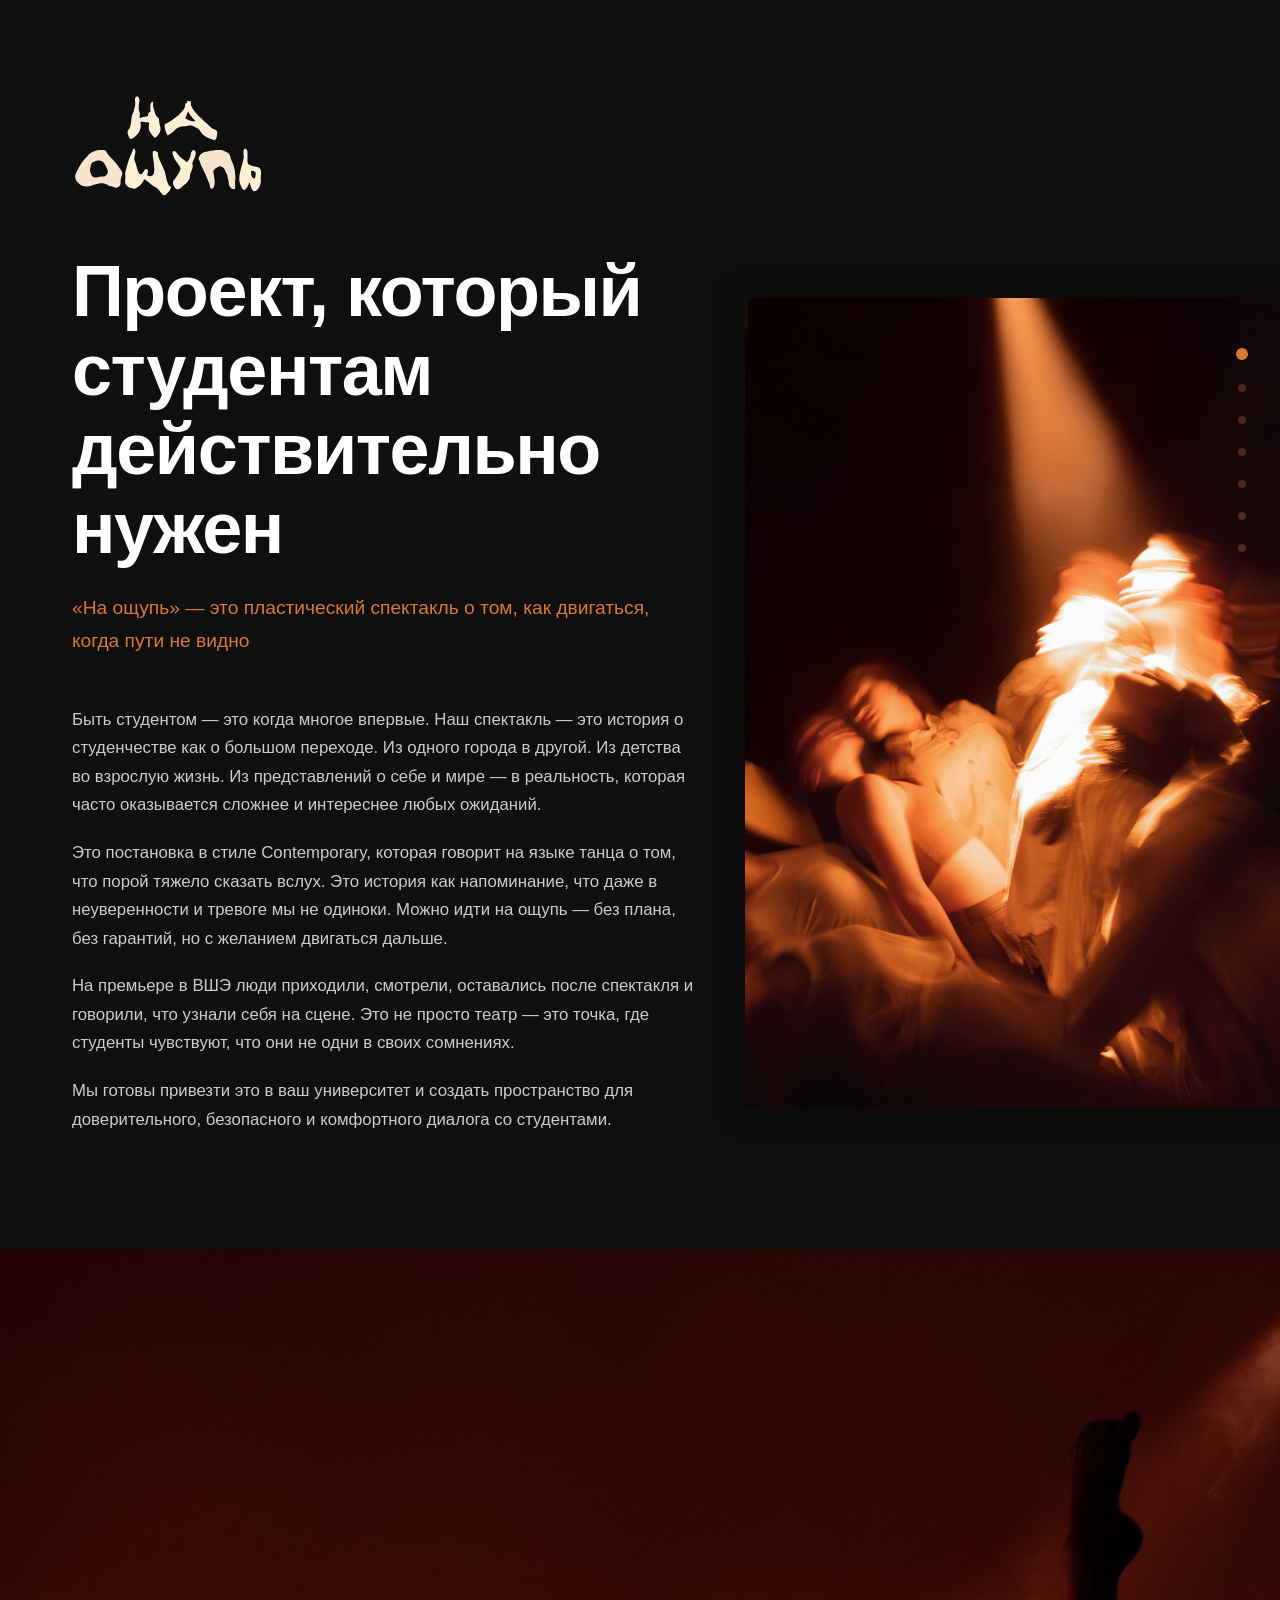
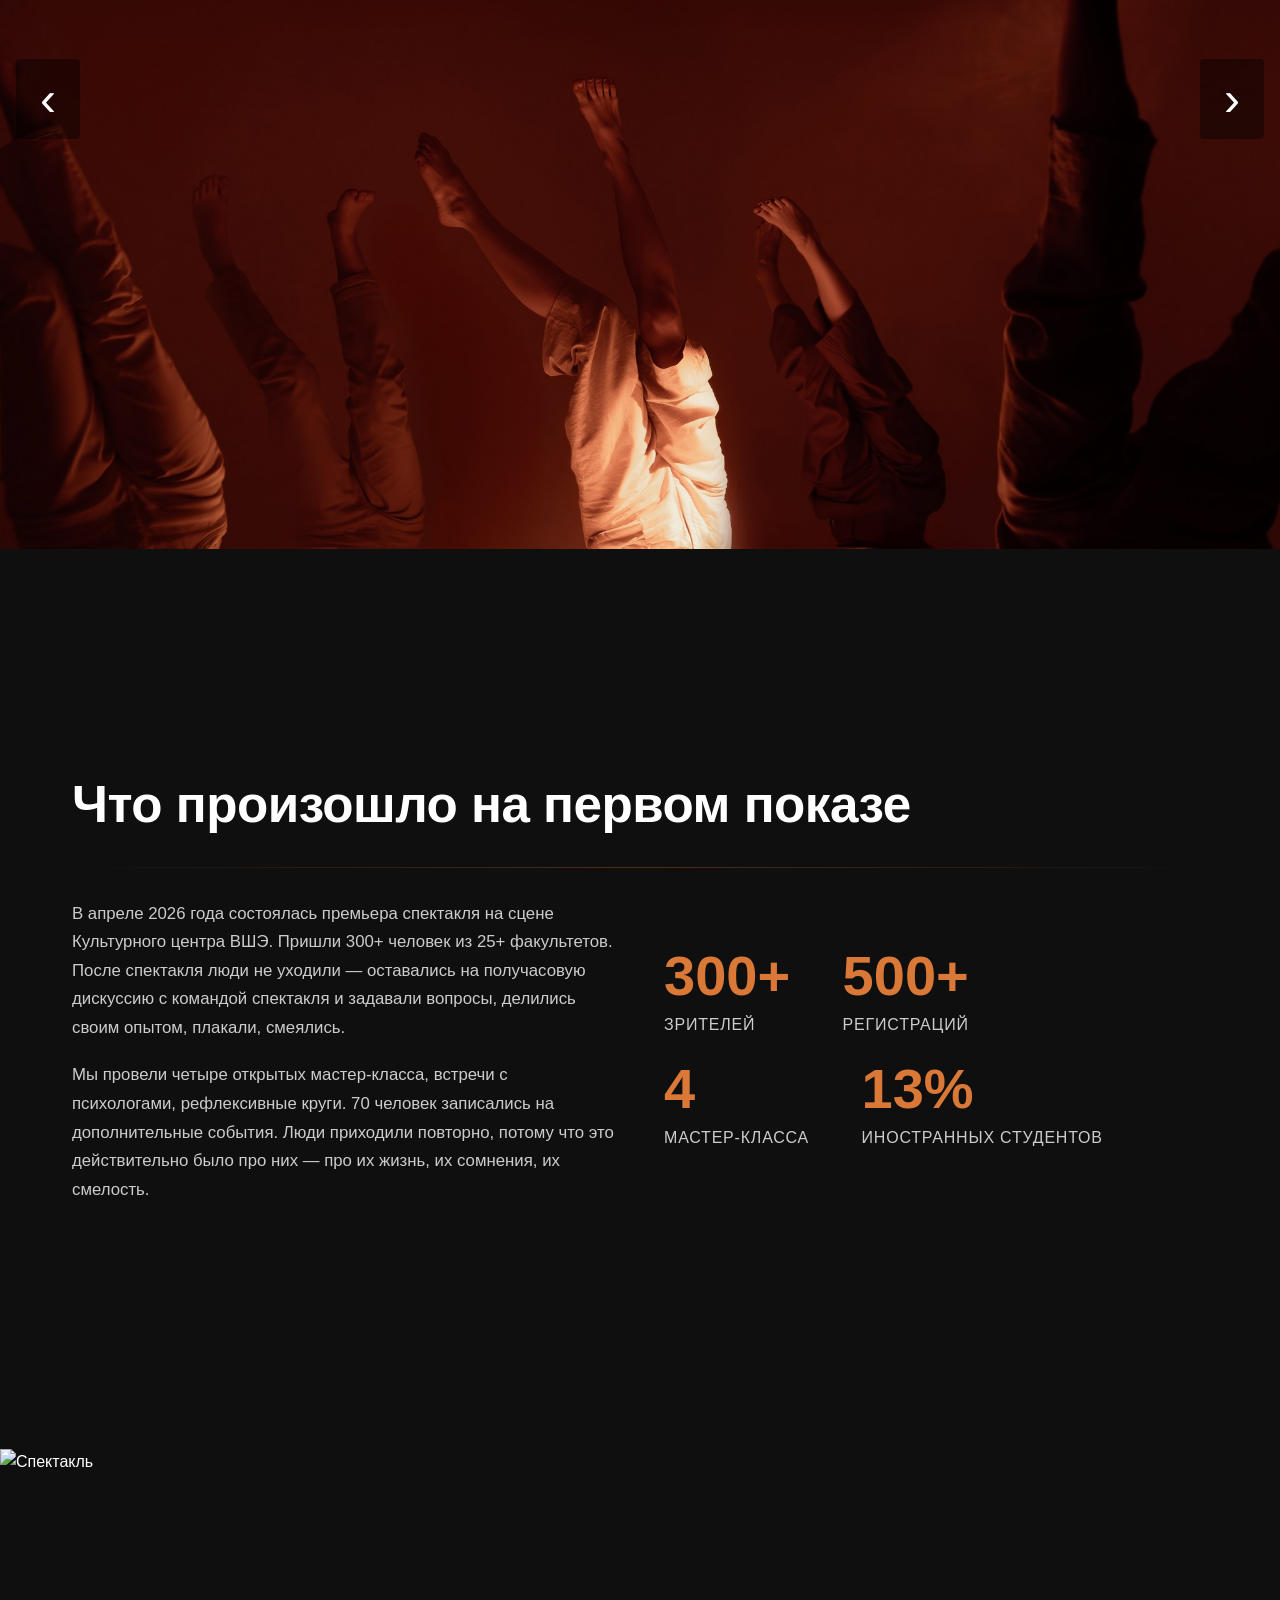
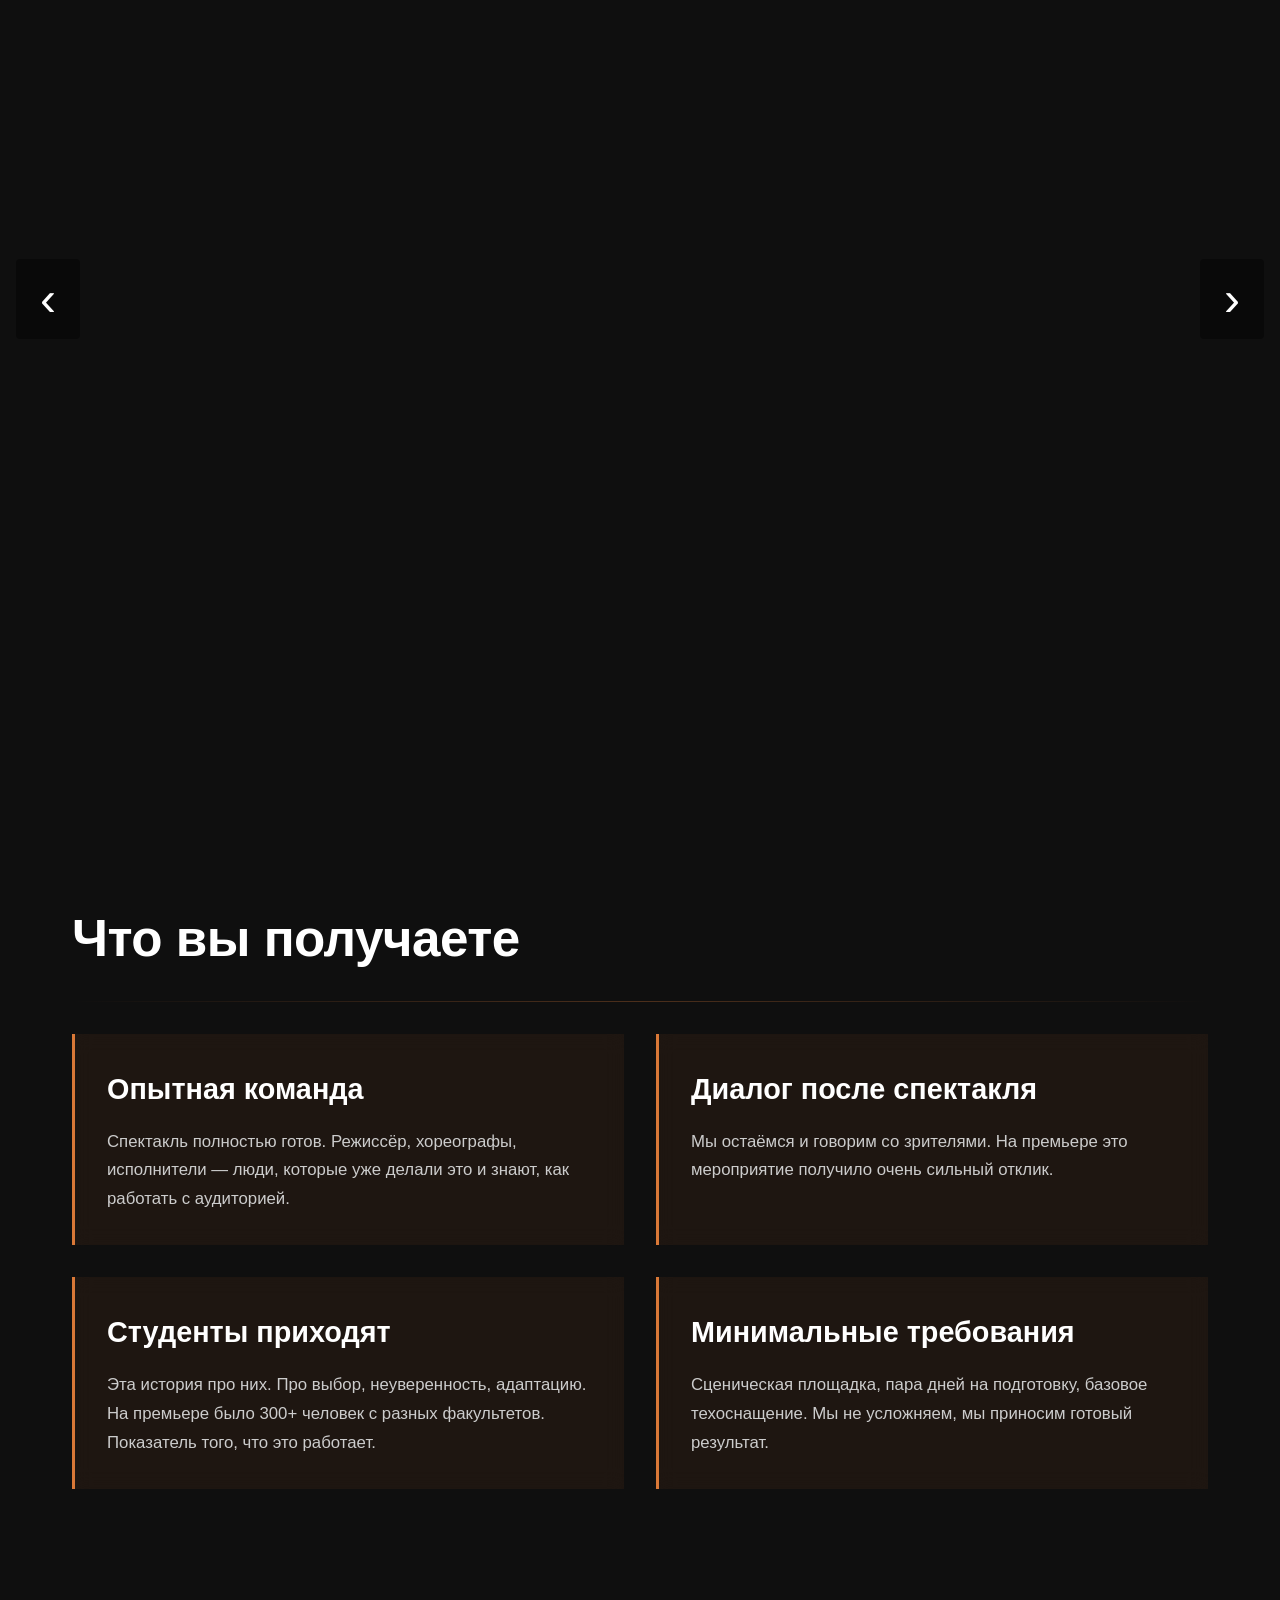
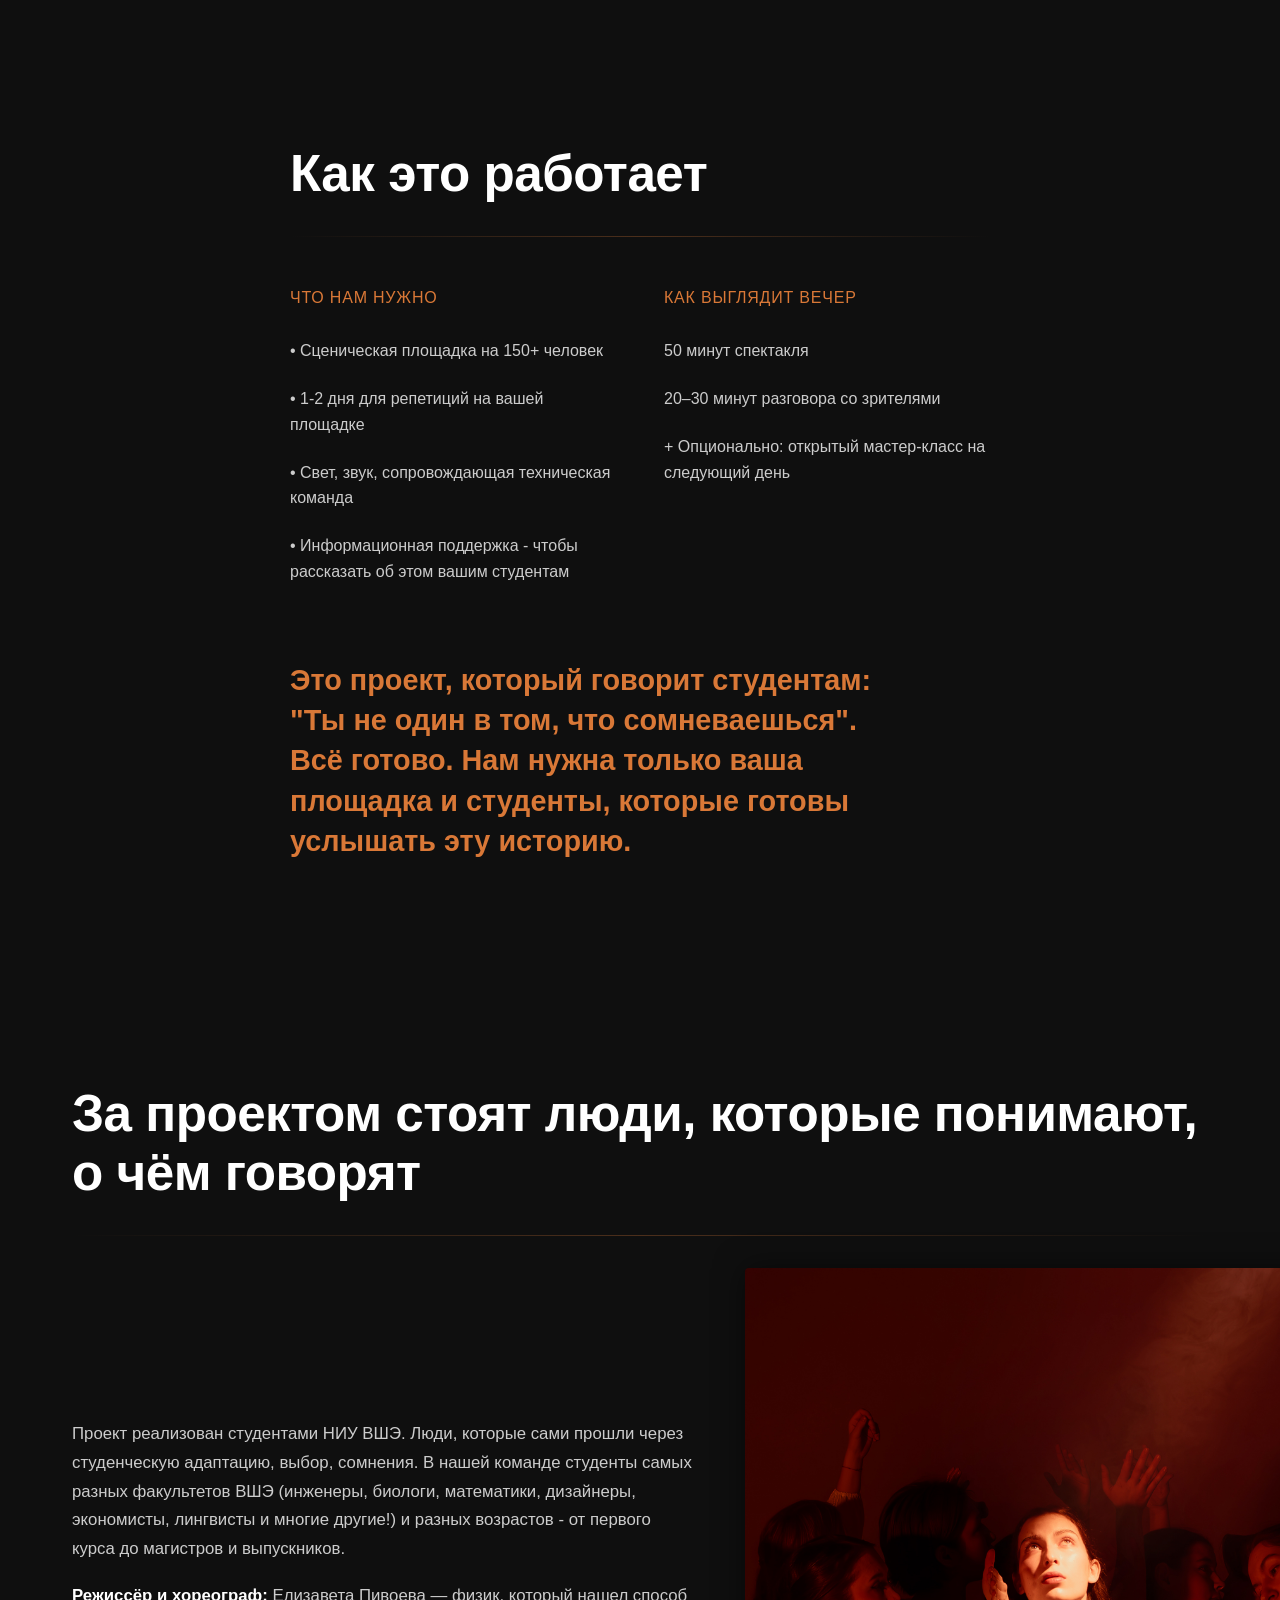
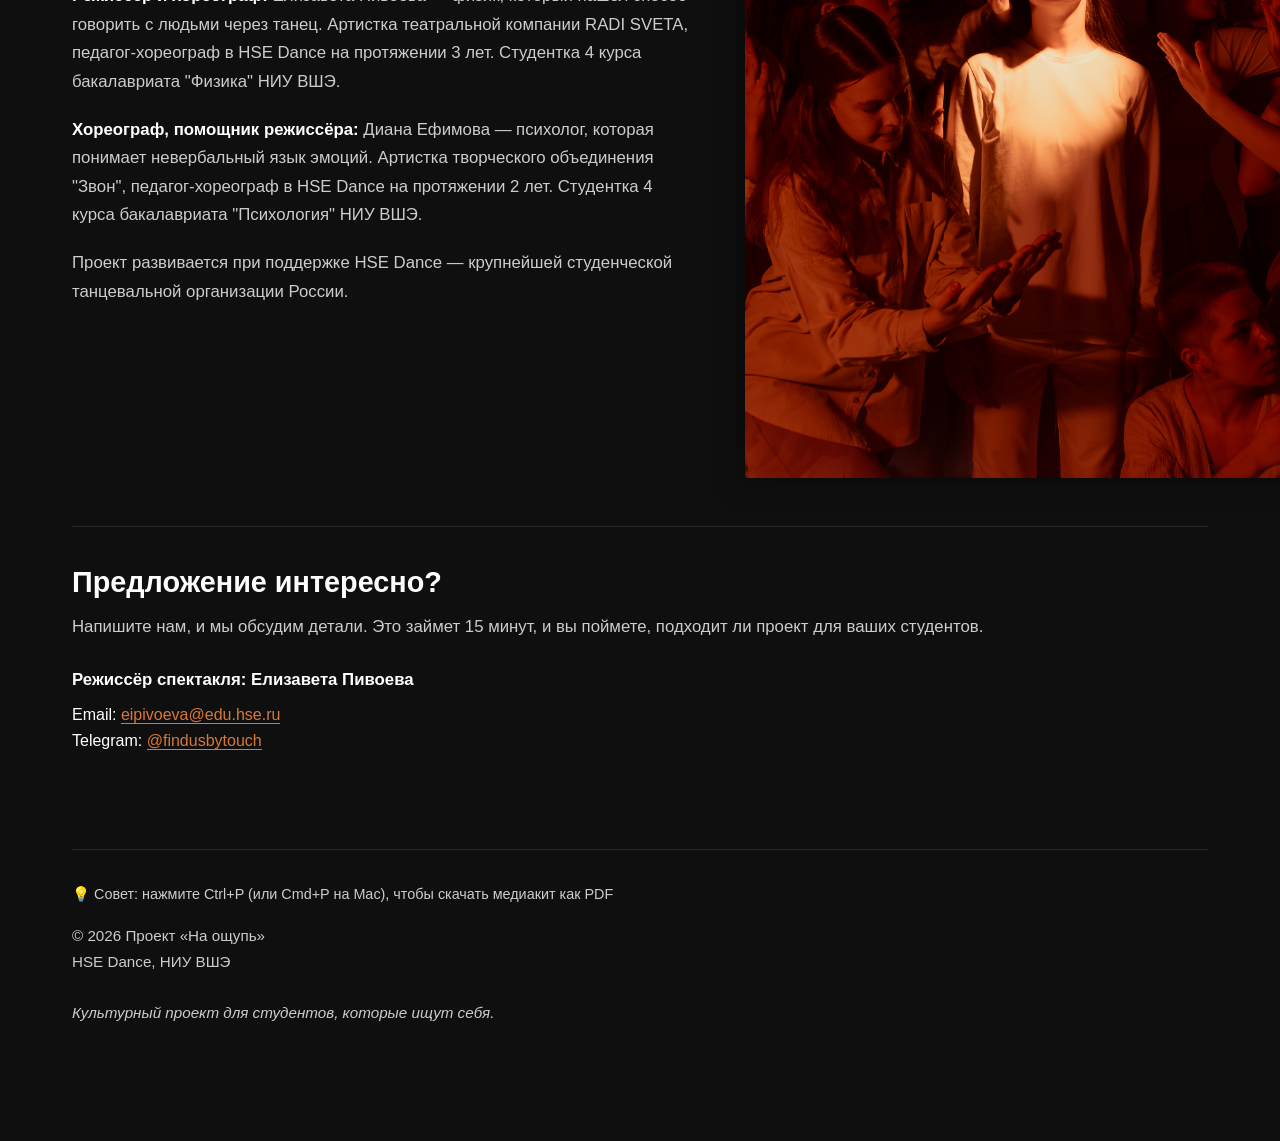
==== index.html @ af346090 "v1.1: JS-рефакторинг, touch-свайп, lazy loading, preload" ====
<!DOCTYPE html>
<html lang="ru">
<head>
    <meta charset="UTF-8">
    <meta name="viewport" content="width=device-width, initial-scale=1.0">
    <title>На ощупь — медиакит проекта</title>
    <link rel="icon" href="data:image/svg+xml,<svg xmlns='http://www.w3.org/2000/svg' viewBox='0 0 100 100'><text y='.9em' font-size='90'>👐</text></svg>">
    <meta property="og:title" content="На ощупь — медиакит проекта">
    <meta property="og:description" content="Пластический спектакль о том, как двигаться, когда пути не видно. Проект студенческой танцевальной группы HSE Dance.">
    <meta property="og:image" content="images/photo_1.jpg">
    <meta property="og:type" content="website">
    <meta property="og:locale" content="ru_RU">
    <link rel="preload" href="images/photo_1.jpg" as="image">
    <link rel="stylesheet" href="styles.css">
</head>
<body>
    <!-- Навигация по секциям -->
    <nav class="nav-dots" aria-label="Навигация по секциям">
        <div class="nav-dot active" data-section="0"></div>
        <div class="nav-dot" data-section="1"></div>
        <div class="nav-dot" data-section="2"></div>
        <div class="nav-dot" data-section="3"></div>
        <div class="nav-dot" data-section="4"></div>
        <div class="nav-dot" data-section="5"></div>
        <div class="nav-dot" data-section="6"></div>
    </nav>

    <main>
        <!-- СЕКЦИЯ 1: ОБЛОЖКА (текст + фото) -->
        <section class="section" id="section-0">
            <div class="container">
                <div class="logo">
                    <img src="images/logo.svg" alt="Логотип На ощупь">
                </div>
                <div class="row-2">
                    <div class="text-col">
                        <h1>Проект, который студентам действительно нужен</h1>
                        <p class="subtitle">«На ощупь» — это пластический спектакль о том, как двигаться, когда пути не видно</p>
                        <p>Быть студентом — это когда многое впервые. Наш спектакль — это история о студенчестве как о большом переходе. Из одного города в другой. Из детства во взрослую жизнь. Из представлений о себе и мире — в реальность, которая часто оказывается сложнее и интереснее любых ожиданий.</p>
                        <p>Это постановка в стиле Contemporary, которая говорит на языке танца о том, что порой тяжело сказать вслух. Это история как напоминание, что даже в неуверенности и тревоге мы не одиноки. Можно идти на ощупь — без плана, без гарантий, но с желанием двигаться дальше.</p>
                        <p>На премьере в ВШЭ люди приходили, смотрели, оставались после спектакля и говорили, что узнали себя на сцене. Это не просто театр — это точка, где студенты чувствуют, что они не одни в своих сомнениях.</p>
                        <p>Мы готовы привезти это в ваш университет и создать пространство для доверительного, безопасного и комфортного диалога со студентами.</p>
                    </div>
                    <div class="photo-col">
                        <img src="images/photo_1.jpg" alt="Вертикальное фото проекта">
                    </div>
                </div>
            </div>
        </section>

        <!-- СЕКЦИЯ 2 : КАРУСЕЛЬ 1 -->
        <section class="section full-image" id="section-1">
            <div class="carousel" data-images='["spectacle_04.jpg","spectacle_01.jpg","spectacle_02.jpg","spectacle_03.jpg","spectacle_05.jpg", "spectacle_06.jpg"]'>
                <button class="carousel-btn prev" aria-label="Предыдущее фото">‹</button>
                <img class="carousel-img" src="images/spectacle_04.jpg" alt="Спектакль" loading="lazy">
                <button class="carousel-btn next" aria-label="Следующее фото">›</button>
            </div>
        </section>

        <!-- СЕКЦИЯ 3 : О ПРОЕКТЕ -->
        <section class="section" id="section-2">
            <div class="container">
                <h2>Что произошло на первом показе</h2>
                <div class="divider divider--short"></div>
                <div class="grid-2">
                    <div>
                        <p>В апреле 2026 года состоялась премьера спектакля на сцене Культурного центра ВШЭ. Пришли 300+ человек из 25+ факультетов. После спектакля люди не уходили — оставались на получасовую дискуссию с командой спектакля и задавали вопросы, делились своим опытом, плакали, смеялись.</p>
                        <p>Мы провели четыре открытых мастер-класса, встречи с психологами, рефлексивные круги. 70 человек записались на дополнительные события. Люди приходили повторно, потому что это действительно было про них — про их жизнь, их сомнения, их смелость.</p>
                    </div>
                    <div>
                        <div class="metric">
                            <div class="metric-number">300+</div>
                            <div class="metric-label">зрителей</div>
                        </div>
                        <div class="metric">
                            <div class="metric-number">500+</div>
                            <div class="metric-label">регистраций</div>
                        </div>
                        <div class="metric">
                            <div class="metric-number">4</div>
                            <div class="metric-label">мастер-класса</div>
                        </div>
                        <div class="metric">
                            <div class="metric-number">13%</div>
                            <div class="metric-label">иностранных студентов</div>
                        </div>
                    </div>
                </div>
            </div>
        </section>

        <!-- СЕКЦИЯ 4 : КАРУСЕЛЬ 2 -->
        <section class="section full-image" id="section-3">
            <div class="carousel" data-images='["pokaz_1.jpg","pokaz_2.jpg","pokaz_3.jpg","pokaz_4.jpg"]'>
                <button class="carousel-btn prev" aria-label="Предыдущее фото">‹</button>
                <img class="carousel-img" src="images/pokaz_1.jpg" alt="Спектакль" loading="lazy">
                <button class="carousel-btn next" aria-label="Следующее фото">›</button>
            </div>
        </section>

        <!-- СЕКЦИЯ 5 : ЧТО ПОЛУЧАЕТ УНИВЕРСИТЕТ -->
        <section class="section" id="section-4">
            <div class="container">
                <h2>Что вы получаете</h2>
                <div class="divider divider--short"></div>
                <div class="benefits-grid">
                    <div class="highlight-block">
                        <h3>Опытная команда</h3>
                        <p>Спектакль полностью готов. Режиссёр, хореографы, исполнители — люди, которые уже делали это и знают, как работать с аудиторией.</p>
                    </div>
                    <div class="highlight-block">
                        <h3>Диалог после спектакля</h3>
                        <p>Мы остаёмся и говорим со зрителями. На премьере это мероприятие получило очень сильный отклик.</p>
                    </div>
                    <div class="highlight-block">
                        <h3>Студенты приходят</h3>
                        <p>Эта история про них. Про выбор, неуверенность, адаптацию. На премьере было 300+ человек с разных факультетов. Показатель того, что это работает.</p>
                    </div>
                    <div class="highlight-block">
                        <h3>Минимальные требования</h3>
                        <p>Сценическая площадка, пара дней на подготовку, базовое техоснащение. Мы не усложняем, мы приносим готовый результат.</p>
                    </div>
                </div>
            </div>
        </section>

        <!-- СЕКЦИЯ 6 : ТЕХНИЧЕСКОЕ ПРЕДЛОЖЕНИЕ -->
        <section class="section" id="section-5">
            <div class="container">
                <h2>Как это работает</h2>
                <div class="divider divider--short"></div>
                <div class="prose">
                    <div class="grid-2-col">
                        <div>
                            <h3 class="list-title">Что нам нужно</h3>
                            <ul class="list">
                                <li>• Сценическая площадка на 150+ человек</li>
                                <li>• 1-2 дня для репетиций на вашей площадке</li>
                                <li>• Свет, звук, сопровождающая техническая команда</li>
                                <li>• Информационная поддержка - чтобы рассказать об этом вашим студентам</li>
                            </ul>
                        </div>
                        <div>
                            <h3 class="list-title">Как выглядит вечер</h3>
                            <ul class="list">
                                <li>50 минут спектакля</li>
                                <li>20–30 минут разговора со зрителями</li>
                                <li>+ Опционально: открытый мастер-класс на следующий день</li>
                            </ul>
                        </div>
                    </div>
                </div>
                <div class="lyric lyric--accent">Это проект, который говорит студентам: "Ты не один в том, что сомневаешься". Всё готово. Нам нужна только ваша площадка и студенты, которые готовы услышать эту историю.</div>
            </div>
        </section>

        <!-- СЕКЦИЯ 7 : КОМАНДА И КОНТАКТЫ (с фото) -->
        <footer class="section" id="section-6">
            <div class="container">
                <h2>За проектом стоят люди, которые понимают, о чём говорят</h2>
                <div class="divider divider--short"></div>

                <div class="row-2">
                    <div class="text-col">
                        <p>Проект реализован студентами НИУ ВШЭ. Люди, которые сами прошли через студенческую адаптацию, выбор, сомнения. В нашей команде студенты самых разных факультетов ВШЭ (инженеры, биологи, математики, дизайнеры, экономисты, лингвисты и многие другие!) и разных возрастов - от первого курса до магистров и выпускников.</p>
                        <p><strong>Режиссёр и хореограф:</strong> Елизавета Пивоева — физик, который нашел способ говорить с людьми через танец. Артистка театральной компании RADI SVETA, педагог-хореограф в HSE Dance на протяжении 3 лет. Студентка 4 курса бакалавриата "Физика" НИУ ВШЭ.</p>
                        <p><strong>Хореограф, помощник режиссёра:</strong> Диана Ефимова — психолог, которая понимает невербальный язык эмоций. Артистка творческого объединения "Звон", педагог-хореограф в HSE Dance на протяжении 2 лет. Студентка 4 курса бакалавриата "Психология" НИУ ВШЭ.</p>
                        <p>Проект развивается при поддержке HSE Dance — крупнейшей студенческой танцевальной организации России.</p>
                    </div>
                    <div class="photo-col">
                        <img src="images/photo_2.jpg" alt="Команда проекта" loading="lazy">
                    </div>
                </div>

                <div class="contact-block">
                    <h3>Предложение интересно?</h3>
                    <p>Напишите нам, и мы обсудим детали. Это займет 15 минут, и вы поймете, подходит ли проект для ваших студентов.</p>
                    <p class="mt-1_5"><strong>Режиссёр спектакля: Елизавета Пивоева</strong></p>
                    Email: <a href="mailto:eipivoeva@edu.hse.ru">eipivoeva@edu.hse.ru</a><br>
                    Telegram: <a href="https://t.me/findusbytouch" target="_blank">@findusbytouch</a>
                </div>

                <div class="footer-divider">
                    <p class="footer-hint">
                        💡 Совет: нажмите Ctrl+P (или Cmd+P на Mac), чтобы скачать медиакит как PDF
                    </p>
                    <p class="footer-text">
                        © 2026 Проект «На ощупь»<br>
                        HSE Dance, НИУ ВШЭ<br>
                        <br>
                        <em>Культурный проект для студентов, которые ищут себя.</em>
                    </p>
                </div>
            </div>
        </footer>
    </main>

    <script>
        // Навигация по точкам
        const navDots = document.querySelectorAll('.nav-dot');
        const sections = document.querySelectorAll('.section');

        navDots.forEach((dot, index) => {
            dot.addEventListener('click', () => {
                sections[index].scrollIntoView({ behavior: 'smooth' });
            });
        });

        // Обновление активной точки при прокрутке
        function updateActiveDot() {
            let current = 0;
            sections.forEach((section, index) => {
                const sectionTop = section.offsetTop;
                if (window.scrollY >= sectionTop - 300) {
                    current = index;
                }
            });
            navDots.forEach((dot, index) => {
                dot.classList.remove('active');
                if (index === current) {
                    dot.classList.add('active');
                }
            });
        }

        window.addEventListener('scroll', updateActiveDot);
        window.addEventListener('resize', updateActiveDot);

        // Инициализация каруселей
        document.querySelectorAll('.carousel').forEach(carousel => {
            const images = JSON.parse(carousel.dataset.images);
            let currentIndex = 0;
            const imgElement = carousel.querySelector('.carousel-img');
            const prevBtn = carousel.querySelector('.prev');
            const nextBtn = carousel.querySelector('.next');

            const updateImage = () => {
                imgElement.src = 'images/' + images[currentIndex];
                imgElement.alt = 'Спектакль ' + (currentIndex + 1);
            };

            prevBtn.addEventListener('click', (e) => {
                e.stopPropagation();
                currentIndex = (currentIndex - 1 + images.length) % images.length;
                updateImage();
            });

            nextBtn.addEventListener('click', (e) => {
                e.stopPropagation();
                currentIndex = (currentIndex + 1) % images.length;
                updateImage();
            });

            // Touch-свайп для мобильных
            let touchStartX = 0;
            let touchEndX = 0;

            carousel.addEventListener('touchstart', (e) => {
                touchStartX = e.changedTouches[0].screenX;
            }, { passive: true });

            carousel.addEventListener('touchend', (e) => {
                touchEndX = e.changedTouches[0].screenX;
                const diff = touchStartX - touchEndX;
                if (Math.abs(diff) > 50) { // минимальный порог свайпа — 50px
                    if (diff > 0) {
                        // Свайп влево — следующее фото
                        currentIndex = (currentIndex + 1) % images.length;
                    } else {
                        // Свайп вправо — предыдущее фото
                        currentIndex = (currentIndex - 1 + images.length) % images.length;
                    }
                    updateImage();
                }
            }, { passive: true });
        });
    </script>
</body>
</html>
---- styles.css ----
:root {
    --dark: #0f0f0f;
    --accent: #d97837;
    --accent-light: #e8934d;
    --text: #ffffff;
    --text-light: #cccccc;
    --border-color: rgba(255, 255, 255, 0.1);
    --accent-bg: rgba(217, 120, 55, 0.08);
    --carousel-btn-bg: rgba(0, 0, 0, 0.4);
    --carousel-btn-hover: rgba(0, 0, 0, 0.7);
    --shadow: 0 0 30px rgba(0, 0, 0, 0.5);
    --divider-gradient: linear-gradient(90deg, transparent, rgba(217, 120, 55, 0.3), transparent);
}

* {
    margin: 0;
    padding: 0;
    box-sizing: border-box;
}

html {
    scroll-behavior: smooth;
}

body {
    font-family: -apple-system, BlinkMacSystemFont, 'Segoe UI', 'Helvetica Neue', sans-serif;
    background: var(--dark);
    color: var(--text);
    line-height: 1.6;
    font-size: 16px;
}

h1 {
    font-size: clamp(2.5rem, 8vw, 4.5rem);
    font-weight: 700;
    line-height: 1.1;
    margin-bottom: 1.5rem;
    letter-spacing: -0.02em;
}

h2 {
    font-size: clamp(1.8rem, 5vw, 3.2rem);
    font-weight: 700;
    line-height: 1.15;
    margin-bottom: 1.5rem;
    letter-spacing: -0.01em;
}

h3 {
    font-size: clamp(1.3rem, 3.5vw, 1.8rem);
    font-weight: 600;
    margin-bottom: 1rem;
}

p {
    font-size: 1.05rem;
    line-height: 1.7;
    color: var(--text-light);
    margin-bottom: 1.2rem;
}

strong {
    color: var(--text);
    font-weight: 600;
}

.accent {
    color: var(--accent);
}

.container {
    max-width: 1200px;
    margin: 0 auto;
    padding: 0 2rem;
}

.section {
    min-height: 100vh;
    display: flex;
    flex-direction: column;
    justify-content: center;
    padding: 6rem 2rem;
    position: relative;
}

.section.full-image {
    padding: 0;
    display: grid;
    grid-template-columns: 1fr;
    align-items: center;
}

.section.full-image .carousel {
    width: 100%;
    height: 100vh;
    position: relative;
    overflow: hidden;
}

.section.full-image .carousel img {
    width: 100%;
    height: 100%;
    object-fit: cover;
    display: block;
}

/* Кнопки карусели */
.carousel-btn {
    position: absolute;
    top: 50%;
    transform: translateY(-50%);
    background: var(--carousel-btn-bg);
    color: white;
    border: none;
    font-size: 3rem;
    padding: 1rem 1.5rem;
    cursor: pointer;
    z-index: 10;
    transition: background 0.3s;
    border-radius: 4px;
    line-height: 1;
}
.carousel-btn:hover {
    background: var(--carousel-btn-hover);
}
.carousel-btn.prev {
    left: 1rem;
}
.carousel-btn.next {
    right: 1rem;
}

/* Двухколоночный макет (текст + фото) */
.row-2 {
    display: flex;
    align-items: center;
    gap: 3rem;
}
.row-2 .text-col {
    flex: 0 0 55%;
}
.row-2 .photo-col {
    flex: 0 0 40%;
    max-height: 90vh;
    display: flex;
    justify-content: center;
    align-items: center;
}
.row-2 .photo-col img {
    max-height: 90vh;
    width: auto;
    object-fit: contain;
    border-radius: 4px;
    box-shadow: var(--shadow);
}

.grid-2 {
    display: grid;
    grid-template-columns: 1fr 1fr;
    gap: 3rem;
    align-items: center;
    margin-top: 2rem;
}

.grid-2 img {
    width: 100%;
    height: auto;
    display: block;
}

.benefits-grid {
    display: grid;
    grid-template-columns: 1fr 1fr;
    gap: 2rem;
    margin-top: 2rem;
}
.benefits-grid .highlight-block {
    margin: 0;
}

.prose {
    max-width: 700px;
}
.prose p:last-child {
    margin-bottom: 0;
}

.metric {
    display: inline-block;
    margin-right: 3rem;
    margin-bottom: 1.5rem;
}

.metric-number {
    font-size: 3.5rem;
    font-weight: 700;
    color: var(--accent);
    line-height: 1;
    margin-bottom: 0.5rem;
}

.metric-label {
    font-size: 1rem;
    color: var(--text-light);
    text-transform: uppercase;
    letter-spacing: 0.05em;
}

.lyric {
    font-size: 1.8rem;
    font-weight: 600;
    line-height: 1.4;
    color: var(--text);
    margin: 2rem 0;
    max-width: 600px;
}

.contact-block {
    margin-top: 3rem;
    padding: 2rem 0;
    border-top: 1px solid var(--border-color);
}

.contact-block h3 {
    margin-bottom: 0.5rem;
}

.contact-block p {
    margin-bottom: 0.5rem;
}

a {
    color: var(--accent);
    text-decoration: none;
    border-bottom: 1px solid var(--accent);
    transition: opacity 0.3s;
}

a:hover {
    opacity: 0.8;
}

.scroll-indicator {
    position: absolute;
    bottom: 2rem;
    left: 50%;
    transform: translateX(-50%);
    font-size: 0.9rem;
    color: var(--text-light);
    animation: bounce 2s infinite;
}

@keyframes bounce {
    0%, 100% { transform: translateX(-50%) translateY(0); }
    50% { transform: translateX(-50%) translateY(8px); }
}

.divider {
    height: 1px;
    background: var(--divider-gradient);
    margin: 4rem 0;
}

.highlight-block {
    background: var(--accent-bg);
    border-left: 3px solid var(--accent);
    padding: 2rem;
    backdrop-filter: blur(10px);
}

.nav-dots {
    position: fixed;
    right: 2rem;
    top: 50%;
    transform: translateY(-50%);
    display: flex;
    flex-direction: column;
    gap: 1.5rem;
    z-index: 100;
}

.nav-dot {
    width: 8px;
    height: 8px;
    border-radius: 50%;
    background: rgba(217, 120, 55, 0.3);
    cursor: pointer;
    transition: all 0.3s;
}

.nav-dot.active {
    background: var(--accent);
    width: 12px;
    height: 12px;
    margin-left: -2px;
}

/* Inline-стили, вынесенные в классы */
.subtitle {
    font-size: 1.2rem;
    color: var(--accent);
    margin-bottom: 3rem;
}

.divider--short {
    margin: 2rem 0;
}

.highlight-block h3 {
    margin-top: 0;
}

.highlight-block p {
    margin-bottom: 0;
}

.list-title {
    color: var(--accent);
    font-size: 1rem;
    text-transform: uppercase;
    letter-spacing: 0.05em;
    font-weight: 400;
    margin-bottom: 1rem;
}

.list {
    list-style: none;
    padding: 0;
}

.list li {
    padding: 0.7rem 0;
    color: var(--text-light);
}

.grid-2-col {
    display: grid;
    grid-template-columns: 1fr 1fr;
    gap: 3rem;
    margin-top: 3rem;
}

.lyric--accent {
    margin-top: 4rem;
    color: var(--accent);
}

.mt-1_5 {
    margin-top: 1.5rem;
}

.footer-divider {
    margin-top: 4rem;
    padding-top: 2rem;
    border-top: 1px solid var(--border-color);
}

.footer-hint {
    font-size: 0.9rem;
    color: var(--text-light);
    margin-bottom: 1rem;
}

.footer-text {
    font-size: 0.95rem;
    color: var(--text-light);
}

/* Логотип SVG — увеличен */
.logo {
    display: block;
    margin-bottom: 3rem;
}
.logo img {
    max-height: 100px;
    width: auto;
}

@media (max-width: 1024px) {
    .nav-dots {
        display: none;
    }
}

@media (max-width: 768px) {
    .section {
        padding: 4rem 1.5rem;
        min-height: auto;
    }
    .row-2 {
        flex-direction: column;
        gap: 1.5rem;
    }
    .row-2 .text-col,
    .row-2 .photo-col {
        flex: 0 0 100%;
        max-height: none;
    }
    .row-2 .photo-col img {
        max-height: 60vh;
        width: 100%;
        object-fit: cover;
    }
    .grid-2 {
        grid-template-columns: 1fr;
        gap: 2rem;
    }
    .benefits-grid {
        grid-template-columns: 1fr;
        gap: 1.5rem;
    }
    h1 {
        font-size: 2rem;
    }
    h2 {
        font-size: 1.5rem;
    }
    p {
        font-size: 1rem;
    }
    .lyric {
        font-size: 1.4rem;
    }
    .metric-number {
        font-size: 2.5rem;
    }
    .metric {
        margin-right: 2rem;
    }
    .carousel-btn {
        font-size: 2rem;
        padding: 0.5rem 1rem;
    }
}

@media (max-width: 600px) {
    .logo img {
        max-height: 70px;
    }
}

@media print {
    body {
        background: white;
        color: black;
    }
    .section {
        page-break-after: always;
        break-inside: avoid;
    }
    .scroll-indicator {
        display: none;
    }
    a {
        border: none;
    }
    .carousel-btn {
        display: none;
    }
}
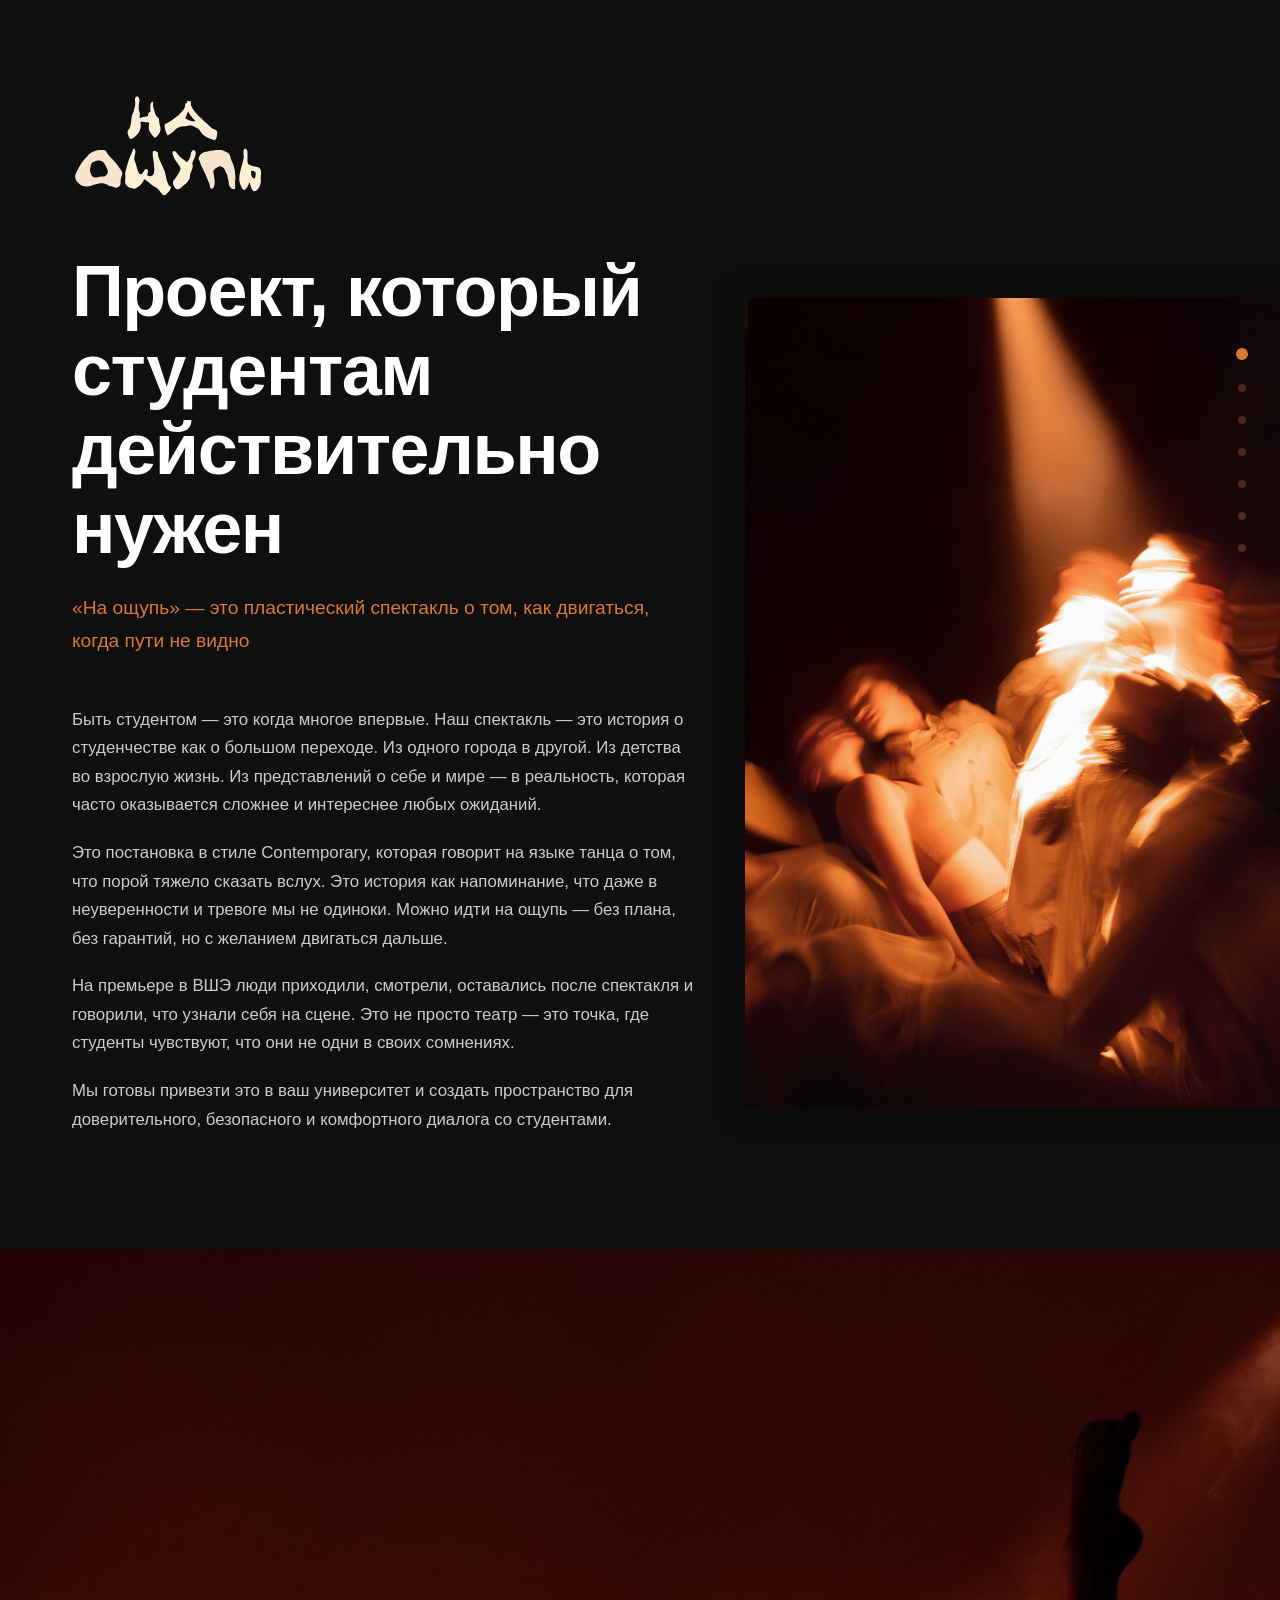
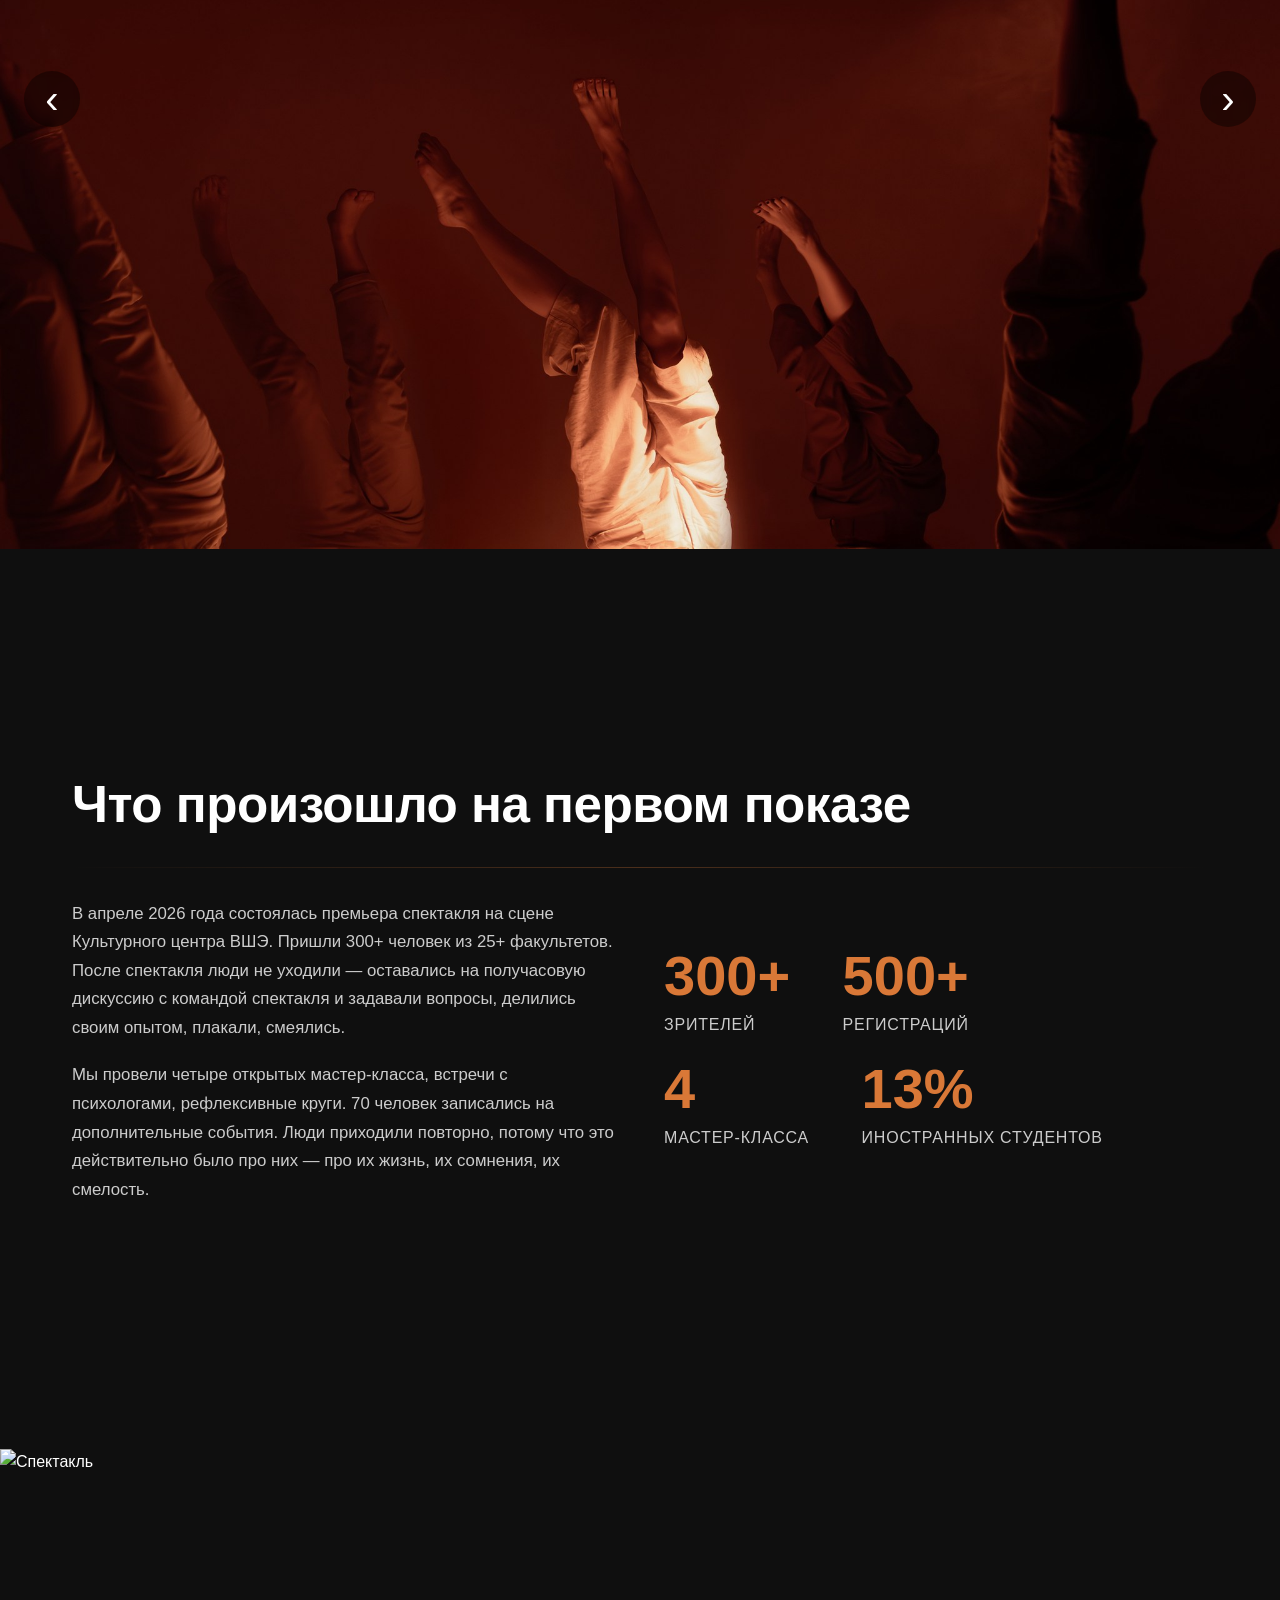
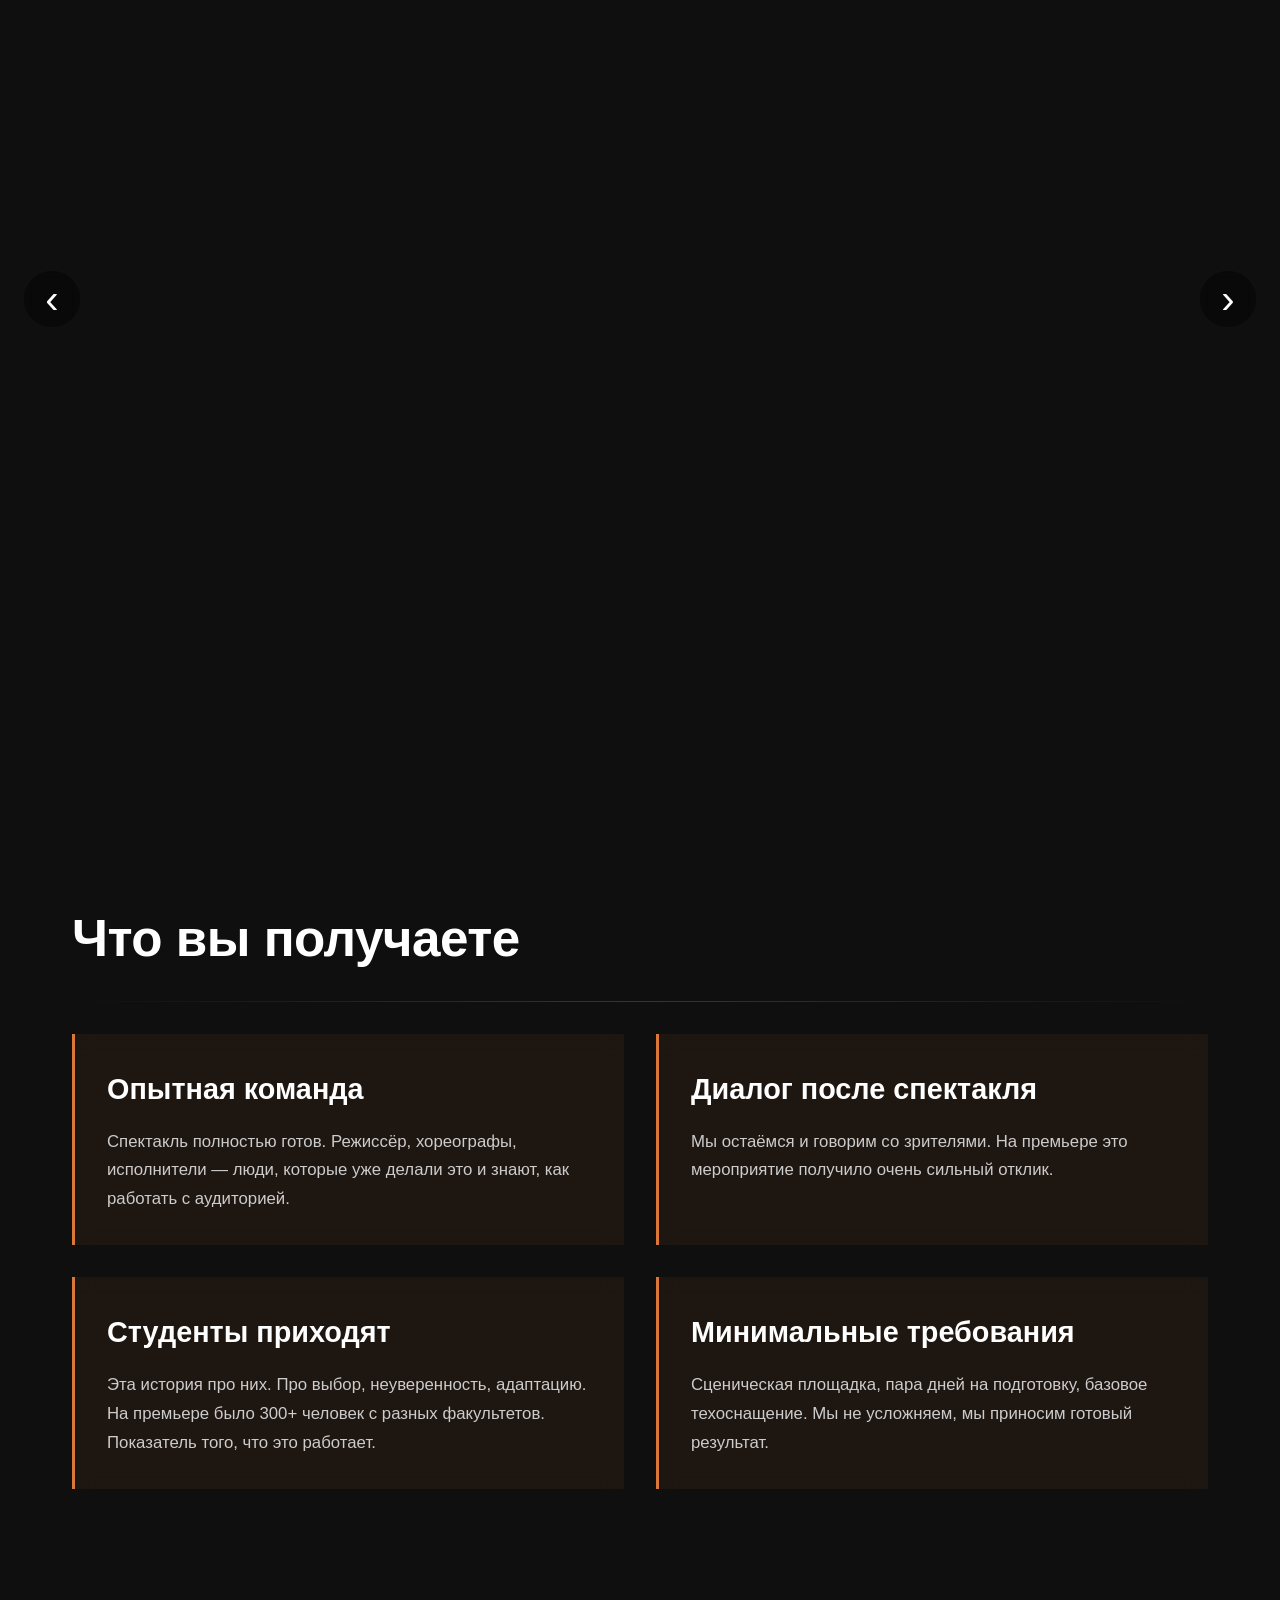
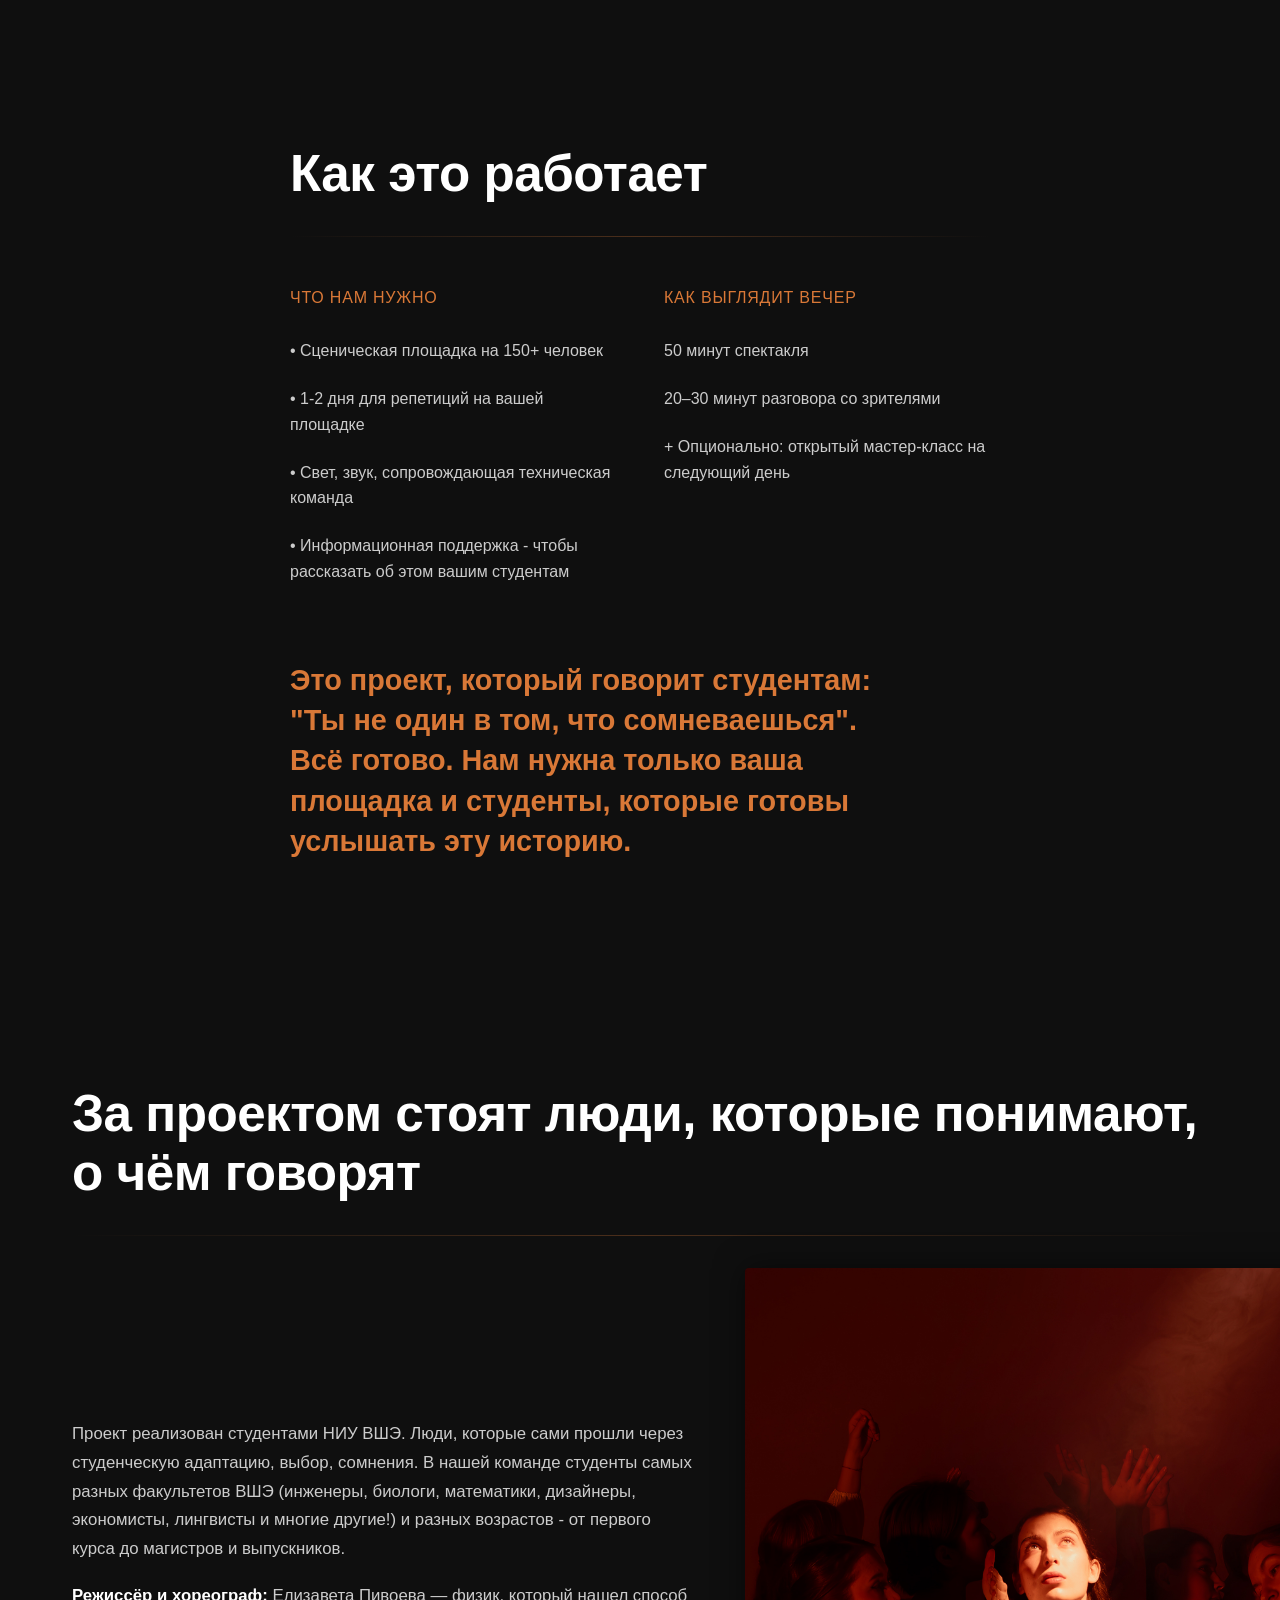
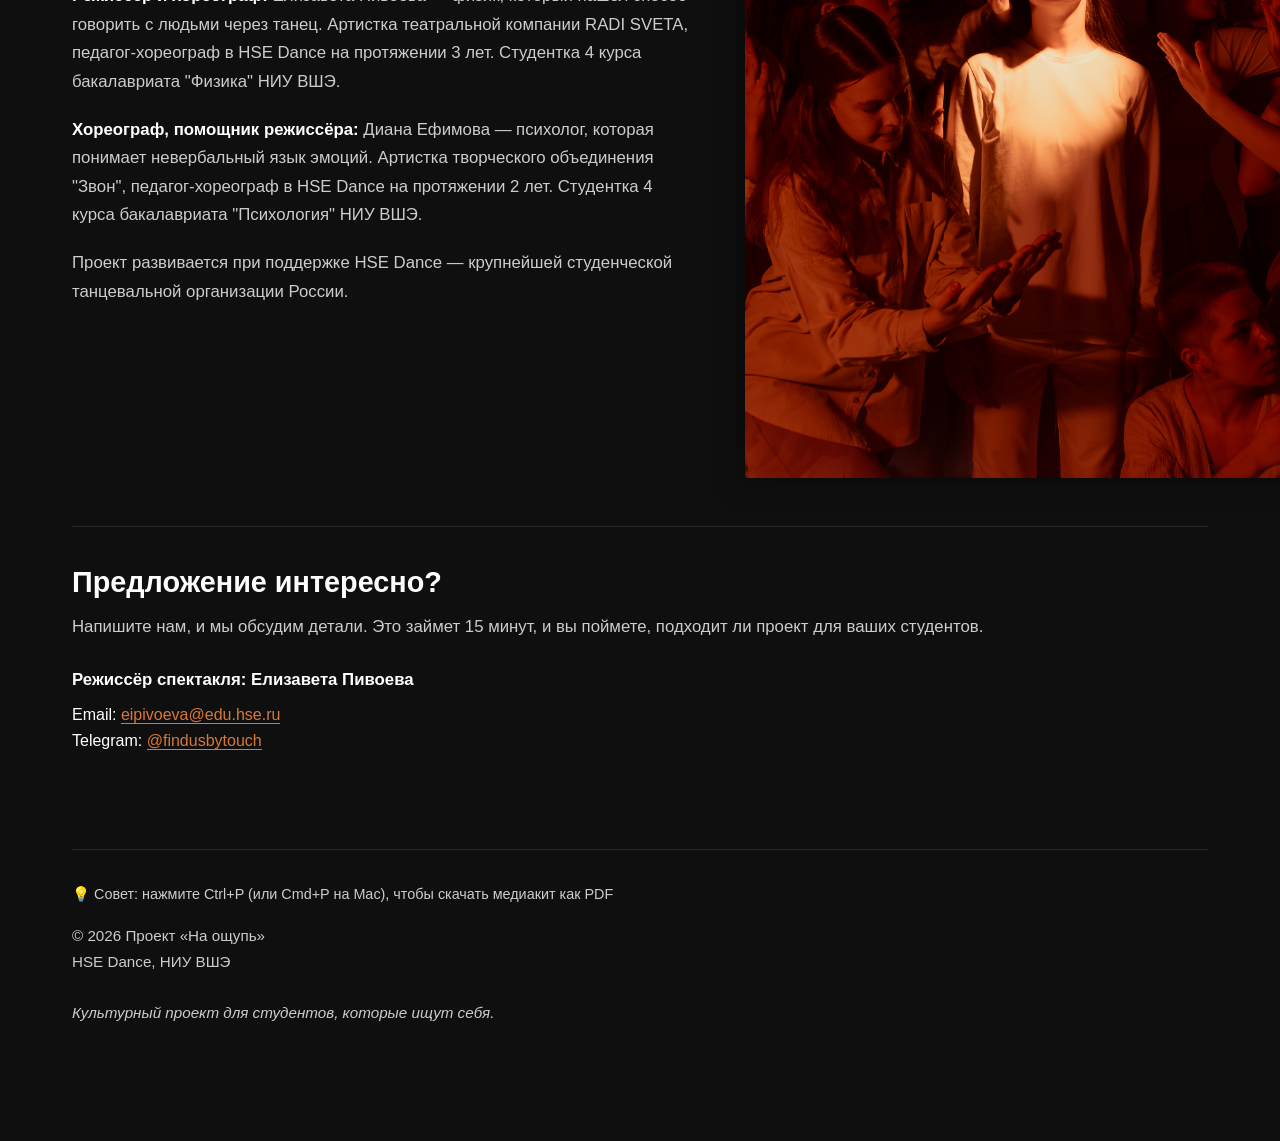
==== commit 90d16782: "v1.2: плавная карусель, круглые кнопки, печатная версия" ====
--- a/index.html
+++ b/index.html
@@ -226,6 +226,23 @@
         window.addEventListener('scroll', updateActiveDot);
         window.addEventListener('resize', updateActiveDot);
 
+        // Анимация появления секций при скролле (Intersection Observer)
+        const observer = new IntersectionObserver((entries) => {
+            entries.forEach(entry => {
+                if (entry.isIntersecting) {
+                    entry.target.classList.add('visible');
+                }
+            });
+        }, {
+            threshold: 0.15
+        });
+
+        sections.forEach(section => {
+            if (section.id !== 'section-0') {
+                observer.observe(section);
+            }
+        });
+
         // Инициализация каруселей
         document.querySelectorAll('.carousel').forEach(carousel => {
             const images = JSON.parse(carousel.dataset.images);
@@ -235,8 +252,12 @@
             const nextBtn = carousel.querySelector('.next');
 
             const updateImage = () => {
-                imgElement.src = 'images/' + images[currentIndex];
-                imgElement.alt = 'Спектакль ' + (currentIndex + 1);
+                imgElement.style.opacity = '0';
+                setTimeout(() => {
+                    imgElement.src = 'images/' + images[currentIndex];
+                    imgElement.alt = 'Спектакль ' + (currentIndex + 1);
+                    imgElement.style.opacity = '1';
+                }, 200);
             };
 
             prevBtn.addEventListener('click', (e) => {
--- a/styles.css
+++ b/styles.css
@@ -102,6 +102,7 @@
     height: 100%;
     object-fit: cover;
     display: block;
+    transition: opacity 0.4s ease;
 }
 
 /* Кнопки карусели */
@@ -112,22 +113,28 @@
     background: var(--carousel-btn-bg);
     color: white;
     border: none;
-    font-size: 3rem;
-    padding: 1rem 1.5rem;
+    font-size: 2.5rem;
+    width: 56px;
+    height: 56px;
+    display: flex;
+    align-items: center;
+    justify-content: center;
     cursor: pointer;
     z-index: 10;
-    transition: background 0.3s;
-    border-radius: 4px;
+    transition: background 0.3s, transform 0.2s;
+    border-radius: 50%;
     line-height: 1;
+    backdrop-filter: blur(4px);
 }
 .carousel-btn:hover {
     background: var(--carousel-btn-hover);
+    transform: translateY(-50%) scale(1.1);
 }
 .carousel-btn.prev {
-    left: 1rem;
+    left: 1.5rem;
 }
 .carousel-btn.next {
-    right: 1rem;
+    right: 1.5rem;
 }
 
 /* Двухколоночный макет (текст + фото) */
@@ -366,6 +373,24 @@
     color: var(--text-light);
 }
 
+/* Анимация появления секций при скролле */
+.section {
+    opacity: 0;
+    transform: translateY(40px);
+    transition: opacity 0.8s ease-out, transform 0.8s ease-out;
+}
+
+.section.visible {
+    opacity: 1;
+    transform: translateY(0);
+}
+
+/* Первая секция видна сразу (без задержки) */
+#section-0 {
+    opacity: 1;
+    transform: none;
+}
+
 /* Логотип SVG — увеличен */
 .logo {
     display: block;
@@ -428,8 +453,9 @@
         margin-right: 2rem;
     }
     .carousel-btn {
-        font-size: 2rem;
-        padding: 0.5rem 1rem;
+        font-size: 1.8rem;
+        width: 44px;
+        height: 44px;
     }
 }
 
@@ -447,14 +473,23 @@
     .section {
         page-break-after: always;
         break-inside: avoid;
-    }
-    .scroll-indicator {
+        opacity: 1 !important;
+        transform: none !important;
+        min-height: auto;
+        padding: 2rem;
+    }
+    .section.full-image {
         display: none;
+    }
+    .scroll-indicator,
+    .nav-dots,
+    .carousel-btn {
+        display: none !important;
     }
     a {
         border: none;
     }
-    .carousel-btn {
-        display: none;
-    }
-}+    .logo img {
+        max-height: 60px;
+    }
+}
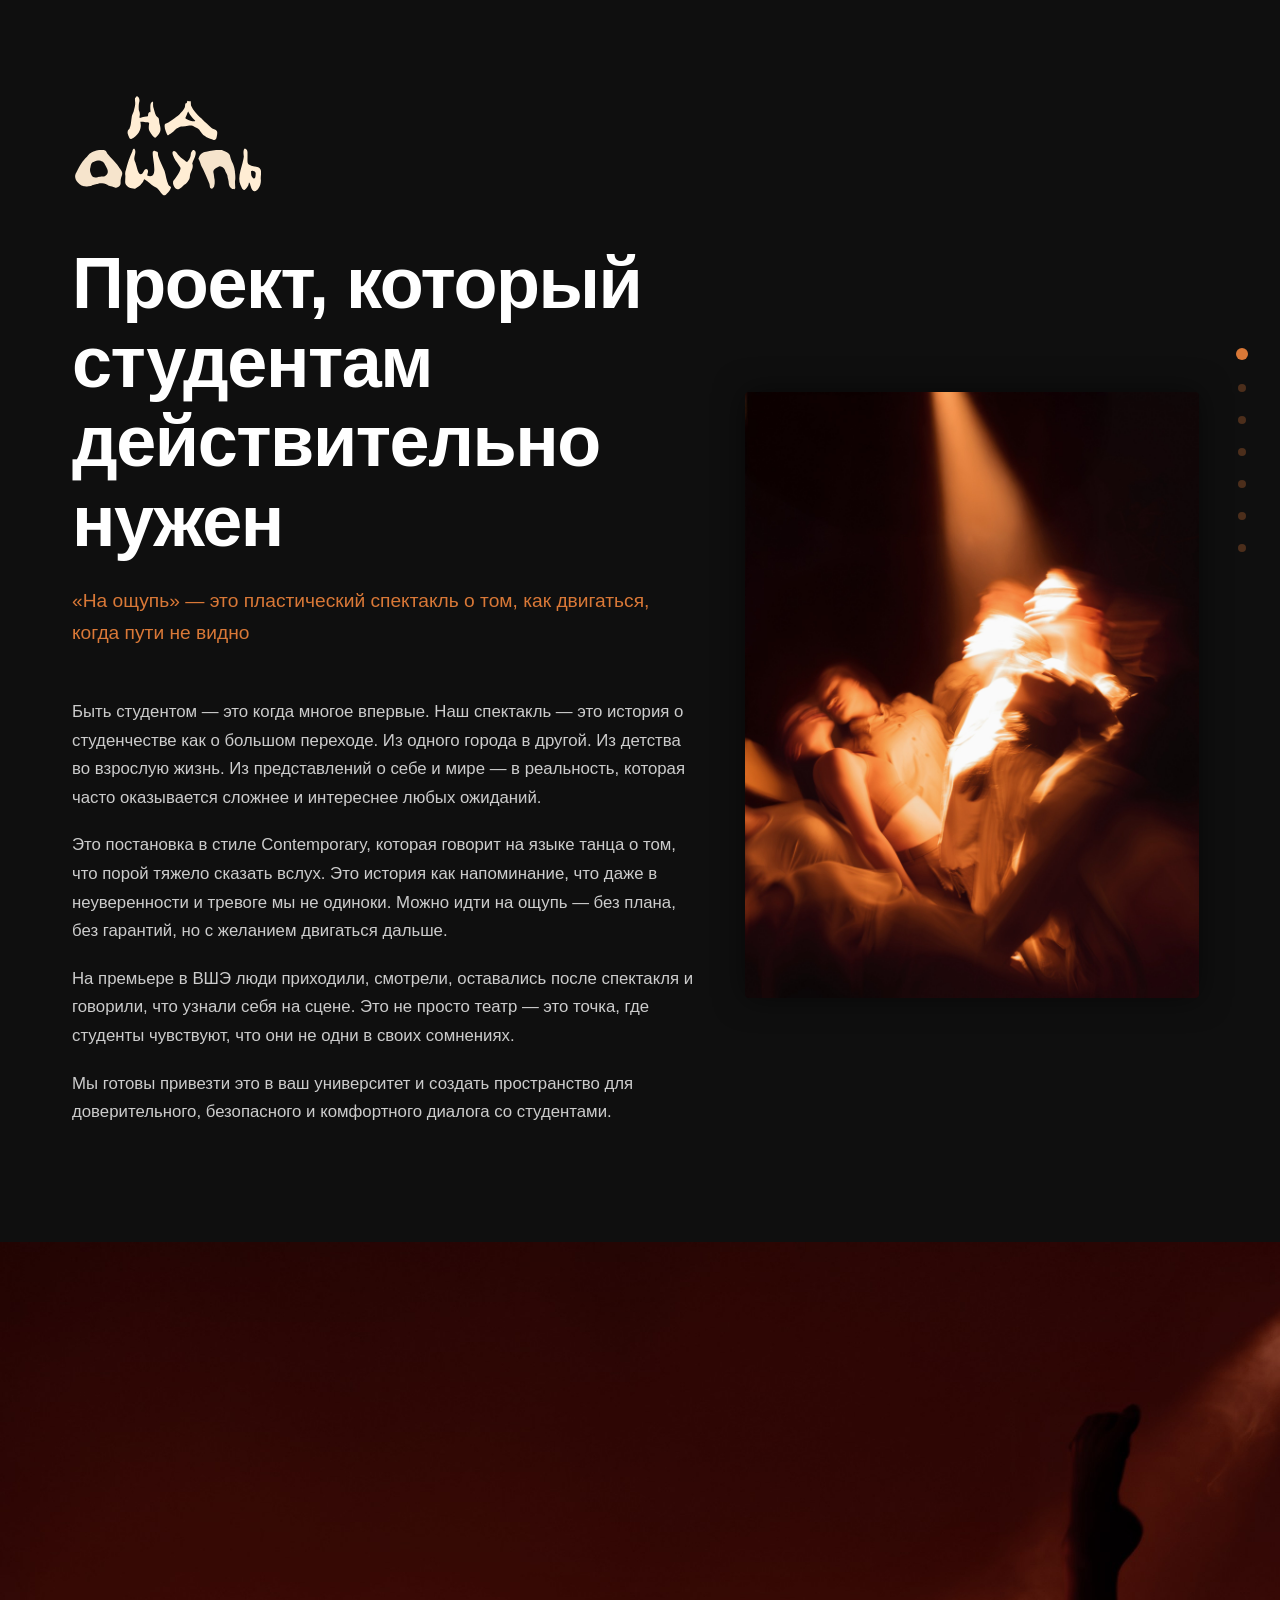
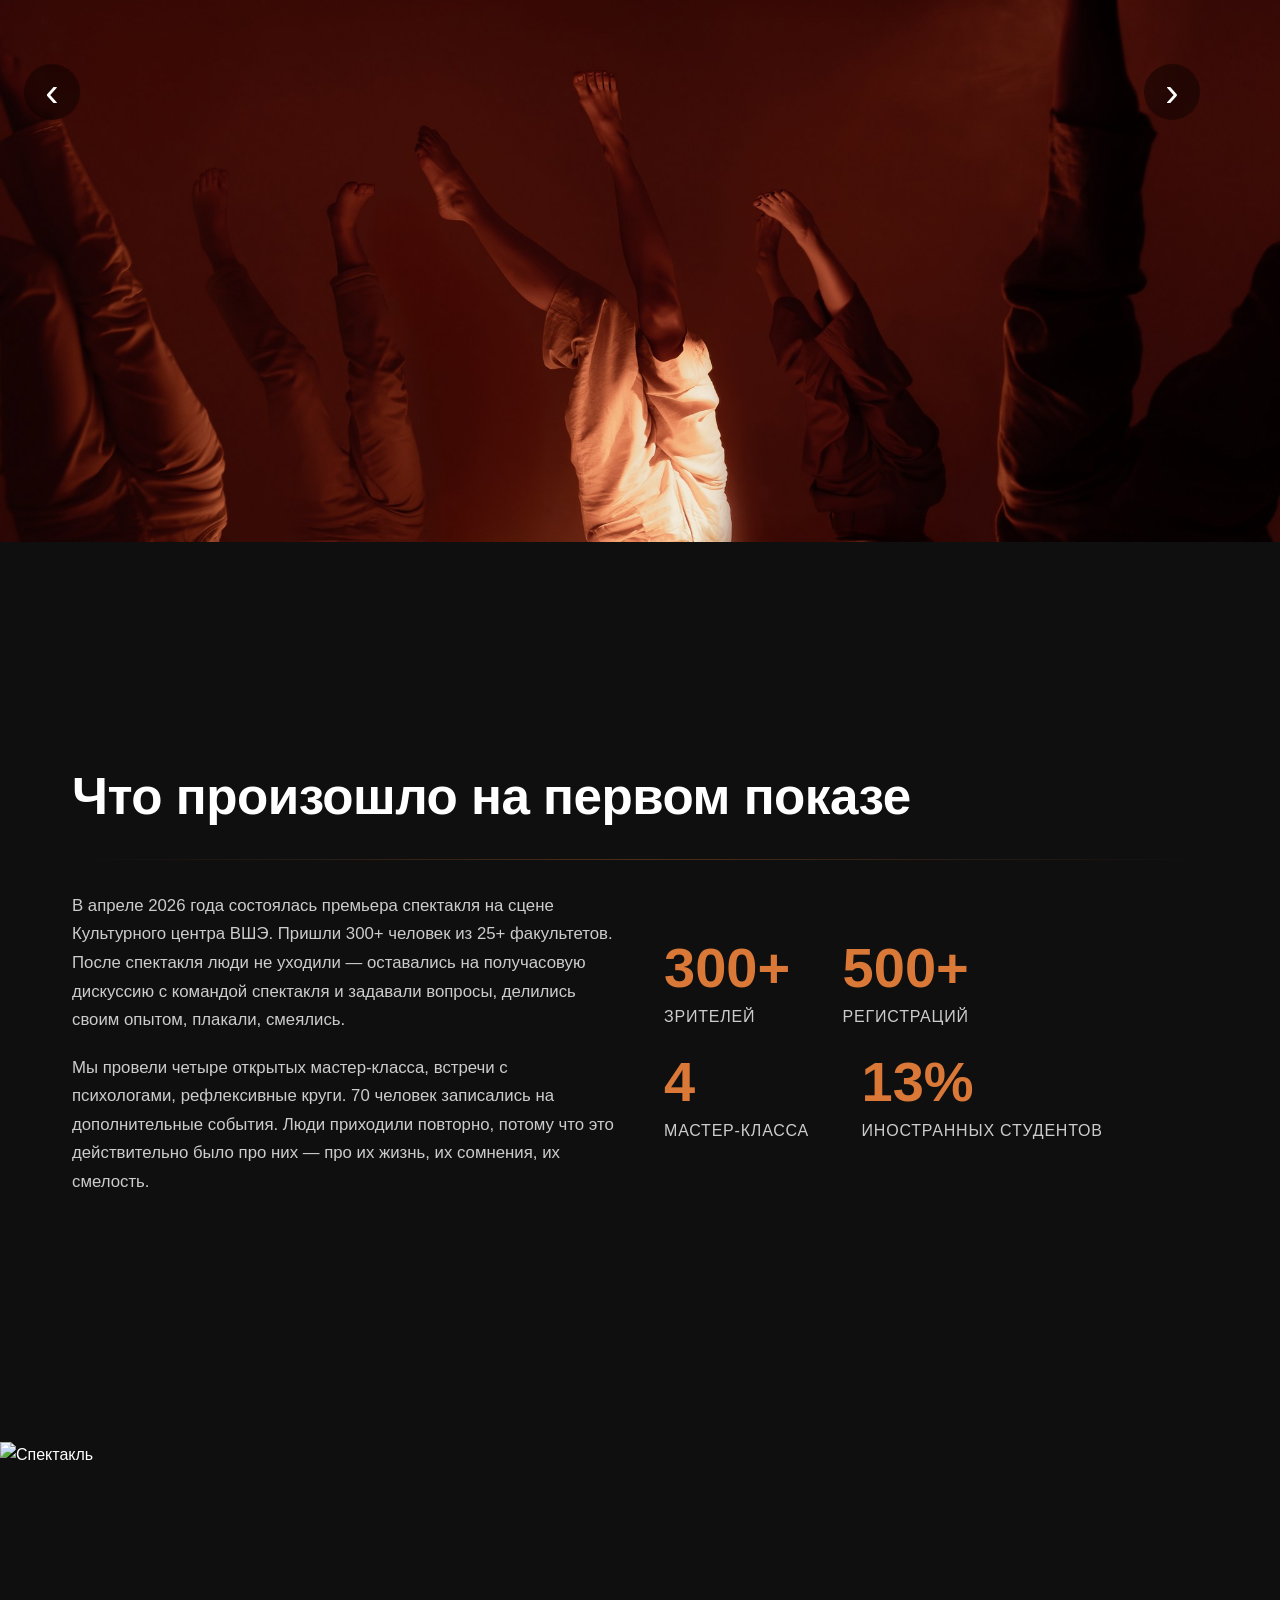
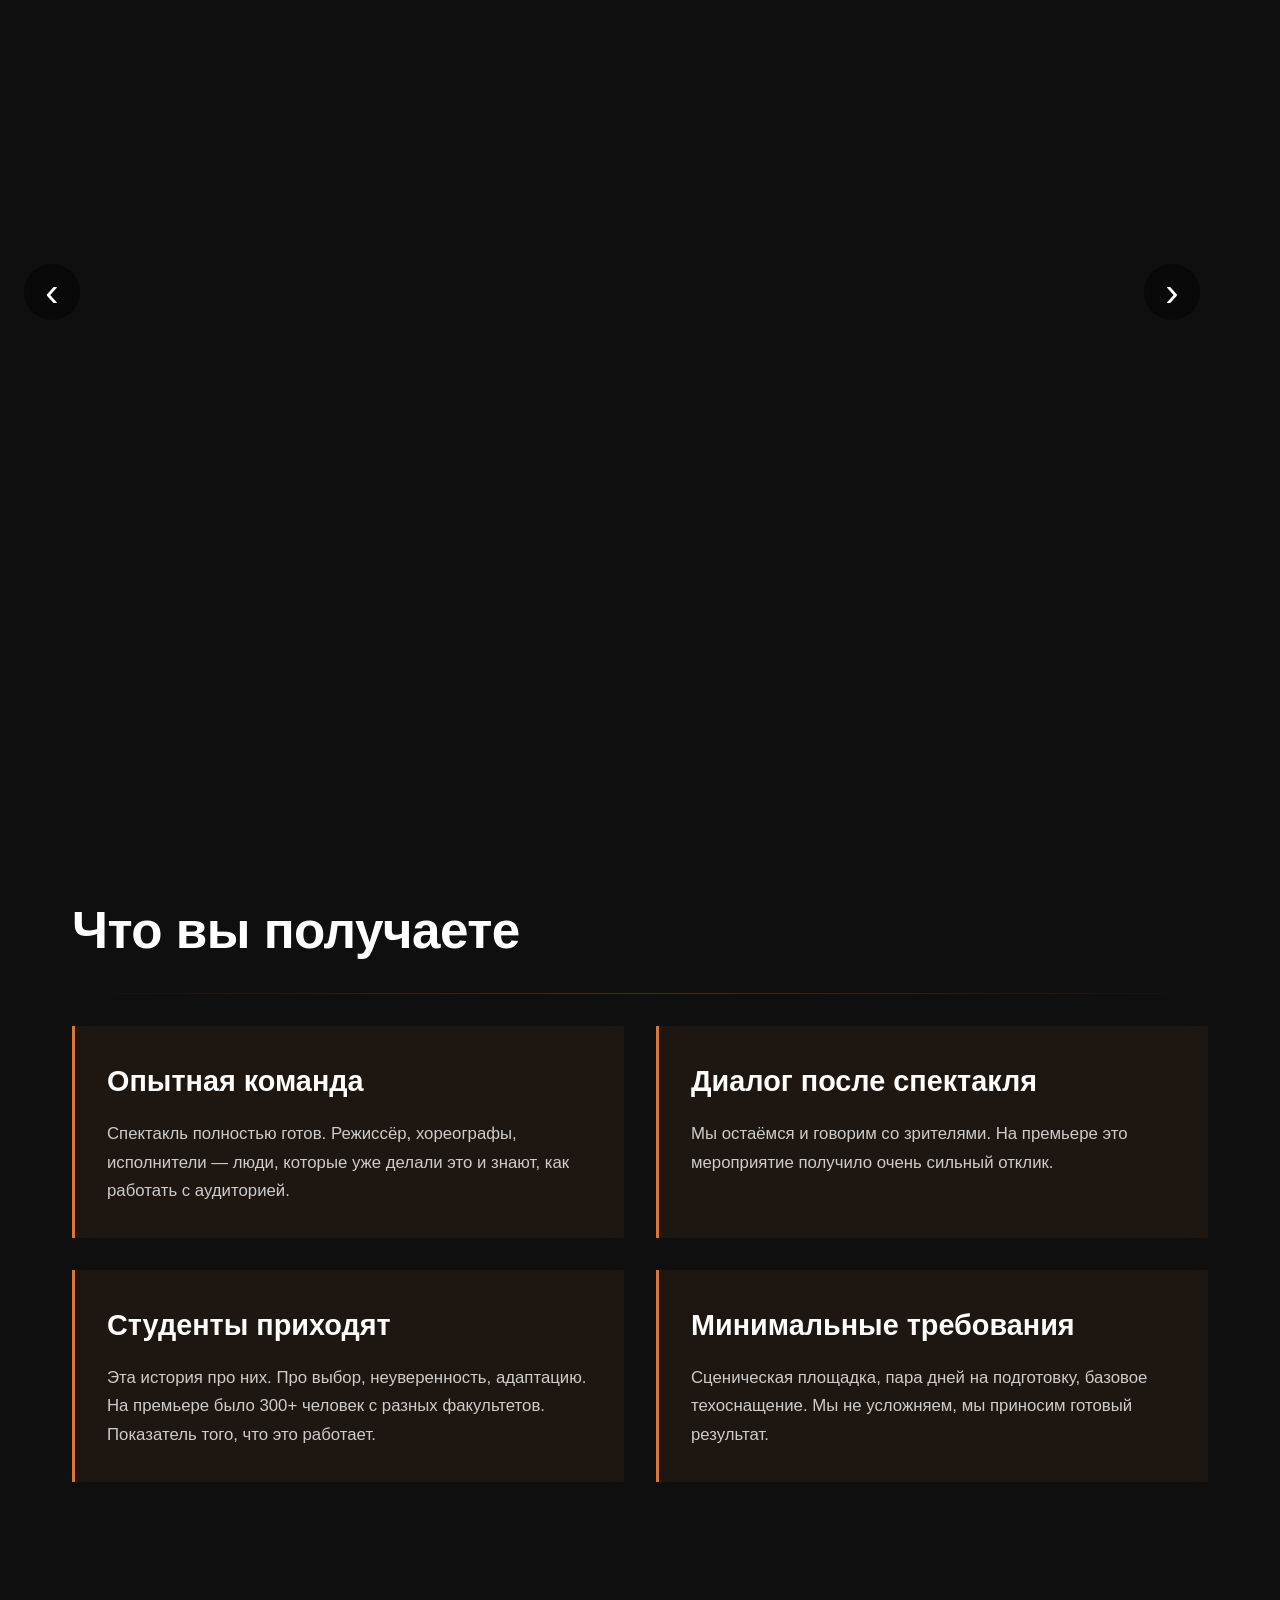
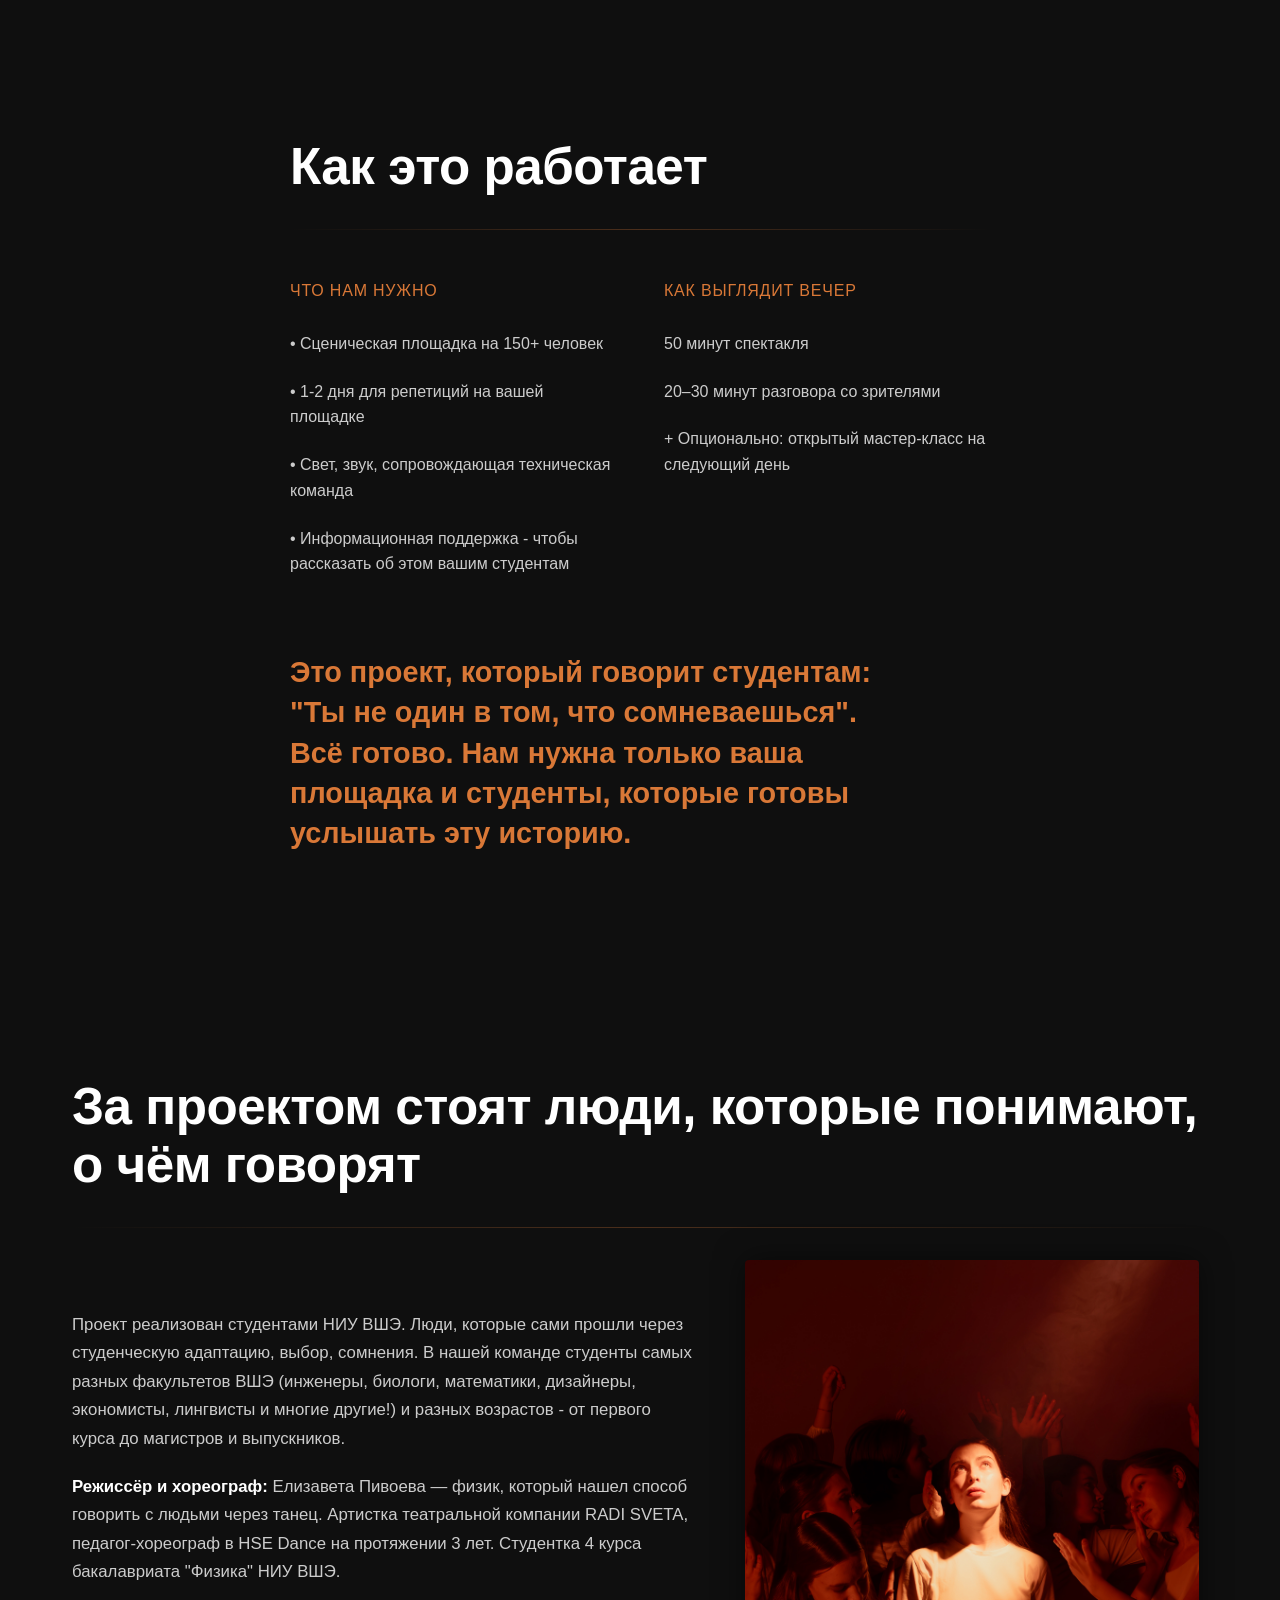
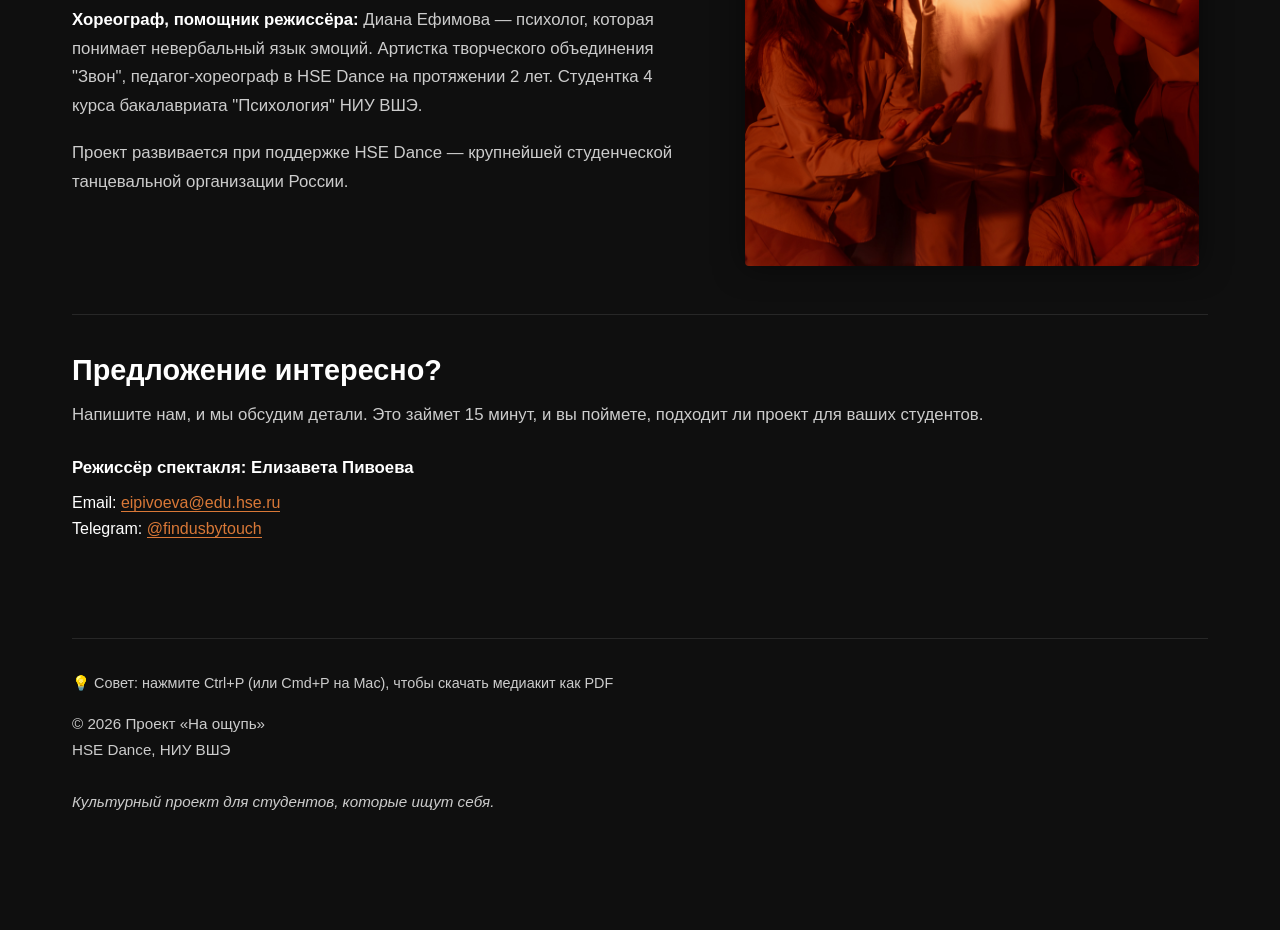
==== commit d1148537: "Improve mobile responsiveness and favicon" ====
--- a/index.html
+++ b/index.html
@@ -4,7 +4,7 @@
     <meta charset="UTF-8">
     <meta name="viewport" content="width=device-width, initial-scale=1.0">
     <title>На ощупь — медиакит проекта</title>
-    <link rel="icon" href="data:image/svg+xml,<svg xmlns='http://www.w3.org/2000/svg' viewBox='0 0 100 100'><text y='.9em' font-size='90'>👐</text></svg>">
+    <link rel="icon" href="images/logo.svg" type="image/svg+xml">
     <meta property="og:title" content="На ощупь — медиакит проекта">
     <meta property="og:description" content="Пластический спектакль о том, как двигаться, когда пути не видно. Проект студенческой танцевальной группы HSE Dance.">
     <meta property="og:image" content="images/photo_1.jpg">
--- a/styles.css
+++ b/styles.css
@@ -20,6 +20,7 @@
 
 html {
     scroll-behavior: smooth;
+    overflow-x: hidden;
 }
 
 body {
@@ -28,6 +29,16 @@
     color: var(--text);
     line-height: 1.6;
     font-size: 16px;
+    min-width: 320px;
+    overflow-x: hidden;
+    -webkit-text-size-adjust: 100%;
+    text-size-adjust: 100%;
+}
+
+img {
+    max-width: 100%;
+    height: auto;
+    display: block;
 }
 
 h1 {
@@ -134,7 +145,7 @@
     left: 1.5rem;
 }
 .carousel-btn.next {
-    right: 1.5rem;
+    right: 5rem;
 }
 
 /* Двухколоночный макет (текст + фото) */
@@ -408,13 +419,17 @@
 }
 
 @media (max-width: 768px) {
+    .container {
+        padding: 0 1rem;
+    }
     .section {
-        padding: 4rem 1.5rem;
+        padding: 4rem 1rem;
         min-height: auto;
     }
     .row-2 {
         flex-direction: column;
-        gap: 1.5rem;
+        align-items: stretch;
+        gap: 1.25rem;
     }
     .row-2 .text-col,
     .row-2 .photo-col {
@@ -424,14 +439,19 @@
     .row-2 .photo-col img {
         max-height: 60vh;
         width: 100%;
+        height: auto;
         object-fit: cover;
     }
     .grid-2 {
         grid-template-columns: 1fr;
-        gap: 2rem;
+        gap: 1.5rem;
     }
     .benefits-grid {
         grid-template-columns: 1fr;
+        gap: 1.25rem;
+    }
+    .grid-2-col {
+        grid-template-columns: 1fr;
         gap: 1.5rem;
     }
     h1 {
@@ -444,24 +464,72 @@
         font-size: 1rem;
     }
     .lyric {
+        font-size: 1.2rem;
+    }
+    .metric-number {
+        font-size: 2.25rem;
+    }
+    .metric {
+        display: block;
+        margin-right: 0;
+    }
+    .carousel-btn {
+        font-size: 1.6rem;
+        width: 40px;
+        height: 40px;
+    }
+    .carousel-btn.prev {
+        left: 0.75rem;
+    }
+    .carousel-btn.next {
+        right: 0.75rem;
+    }
+    .section.full-image .carousel {
+        height: 70vh;
+    }
+    .highlight-block {
+        padding: 1.25rem;
+    }
+}
+
+@media (max-width: 480px) {
+    .container {
+        padding: 0 0.875rem;
+    }
+    .section {
+        padding: 3rem 0.875rem;
+    }
+    h1 {
+        font-size: 1.75rem;
+        margin-bottom: 1rem;
+    }
+    h2 {
+        font-size: 1.35rem;
+        margin-bottom: 1rem;
+    }
+    p {
+        font-size: 0.95rem;
+    }
+    .subtitle {
+        font-size: 1rem;
+        margin-bottom: 1.5rem;
+    }
+    .logo {
+        margin-bottom: 2rem;
+    }
+    .logo img {
+        max-height: 56px;
+    }
+    .section.full-image .carousel {
+        height: 60vh;
+    }
+    .carousel-btn {
+        width: 36px;
+        height: 36px;
         font-size: 1.4rem;
     }
-    .metric-number {
-        font-size: 2.5rem;
-    }
-    .metric {
-        margin-right: 2rem;
-    }
-    .carousel-btn {
-        font-size: 1.8rem;
-        width: 44px;
-        height: 44px;
-    }
-}
-
-@media (max-width: 600px) {
-    .logo img {
-        max-height: 70px;
+    .footer-divider {
+        margin-top: 2rem;
     }
 }
 
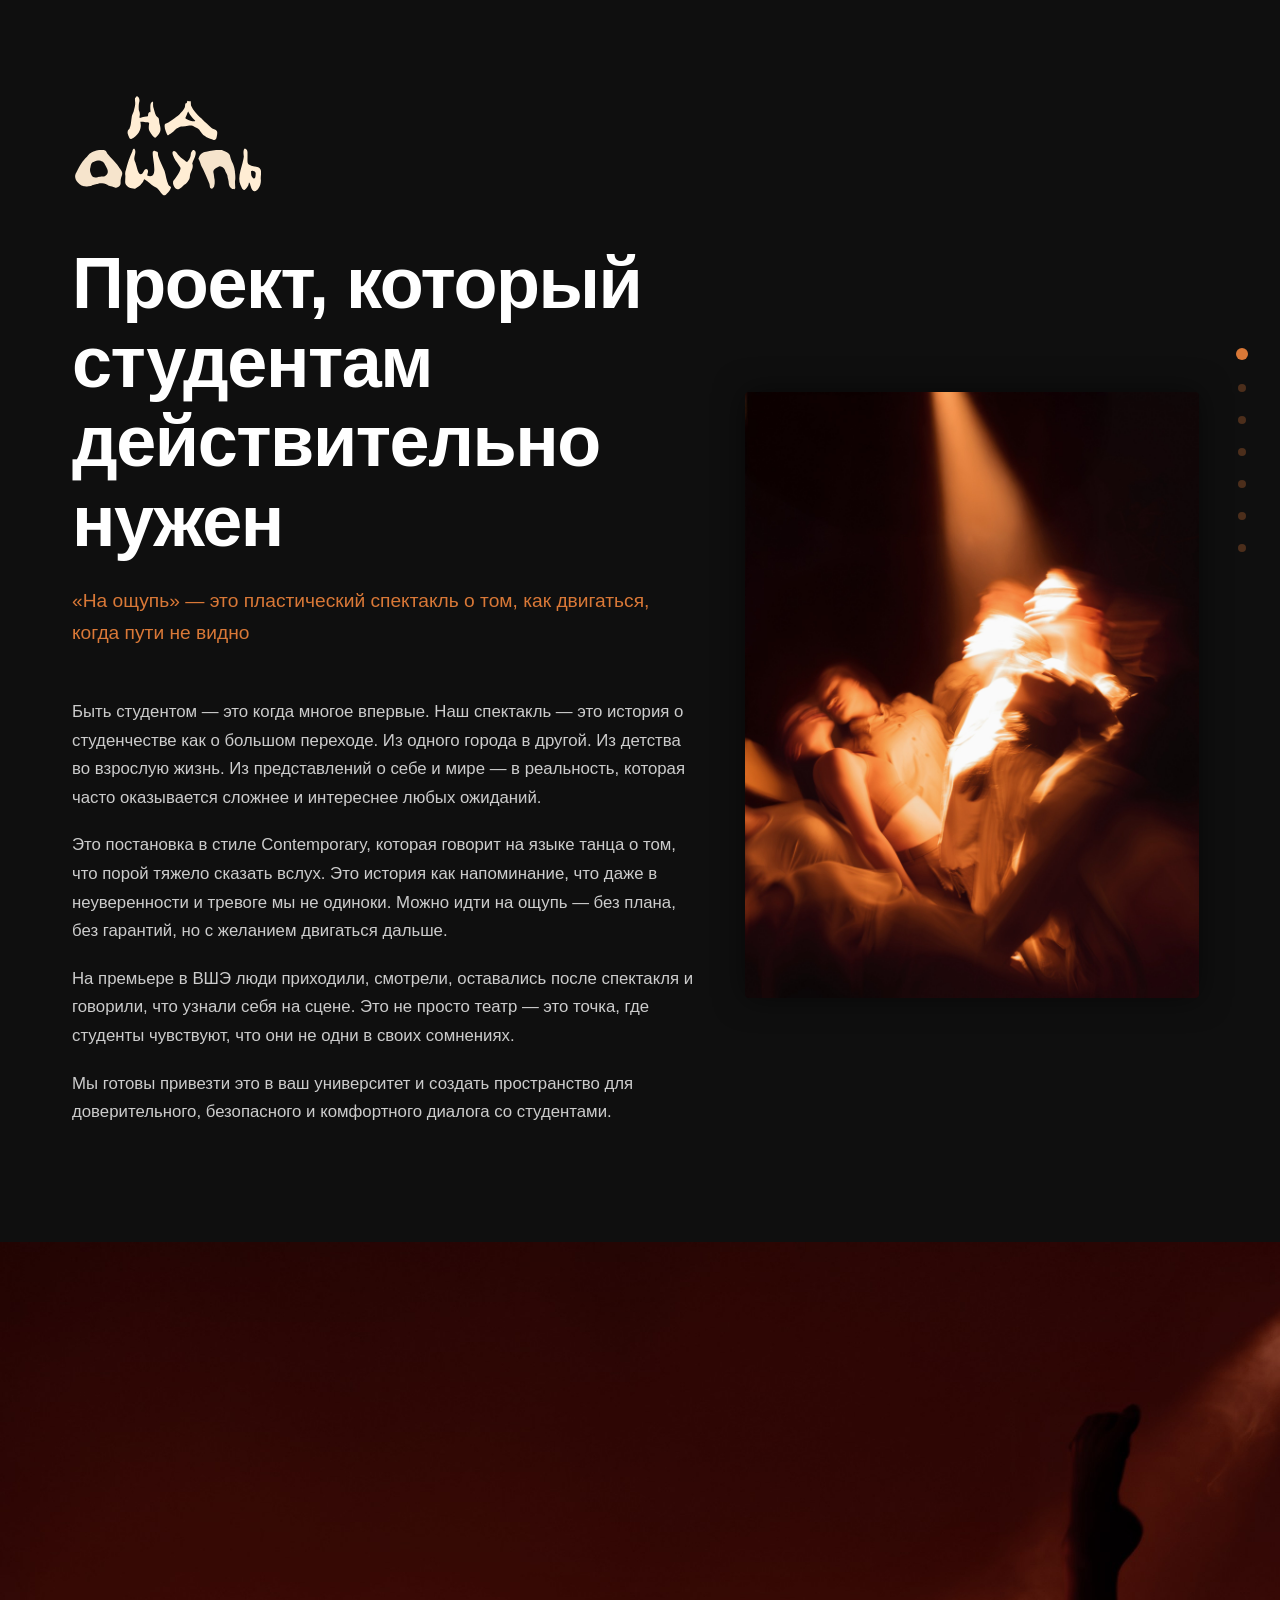
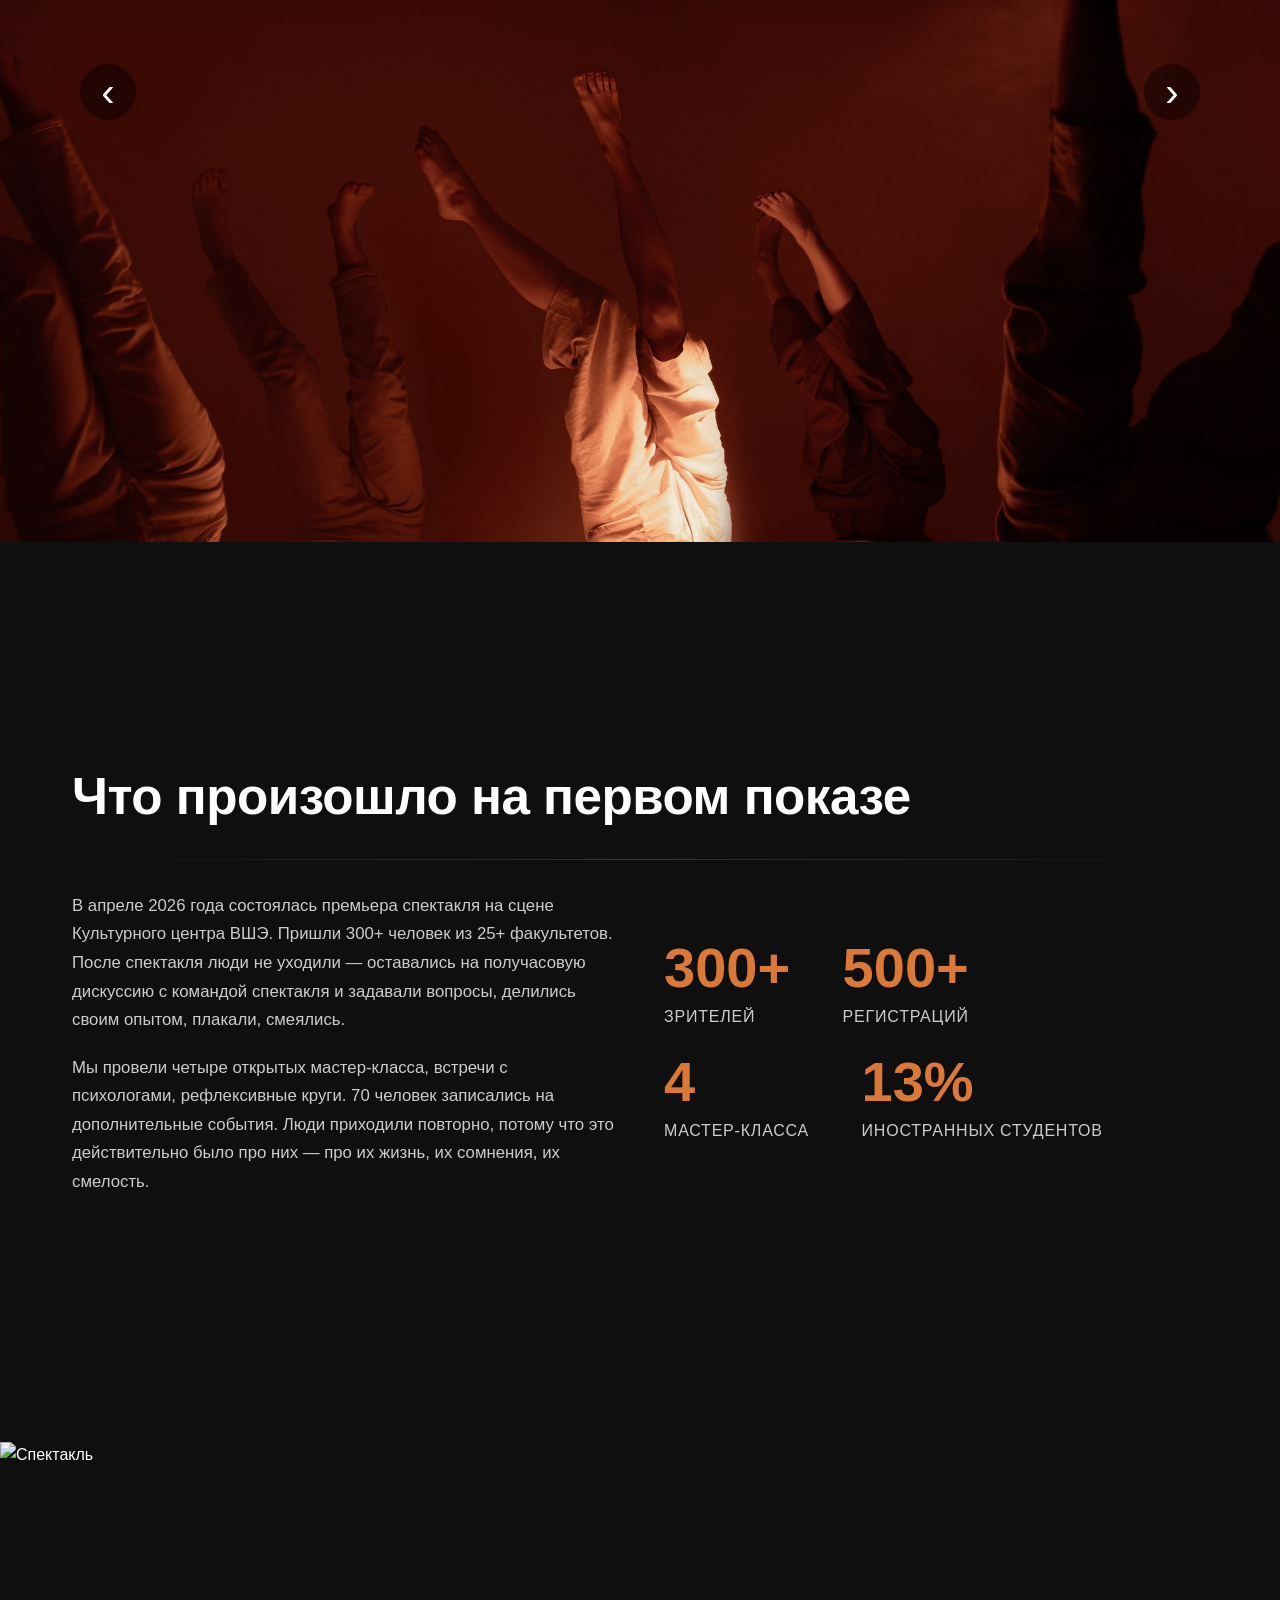
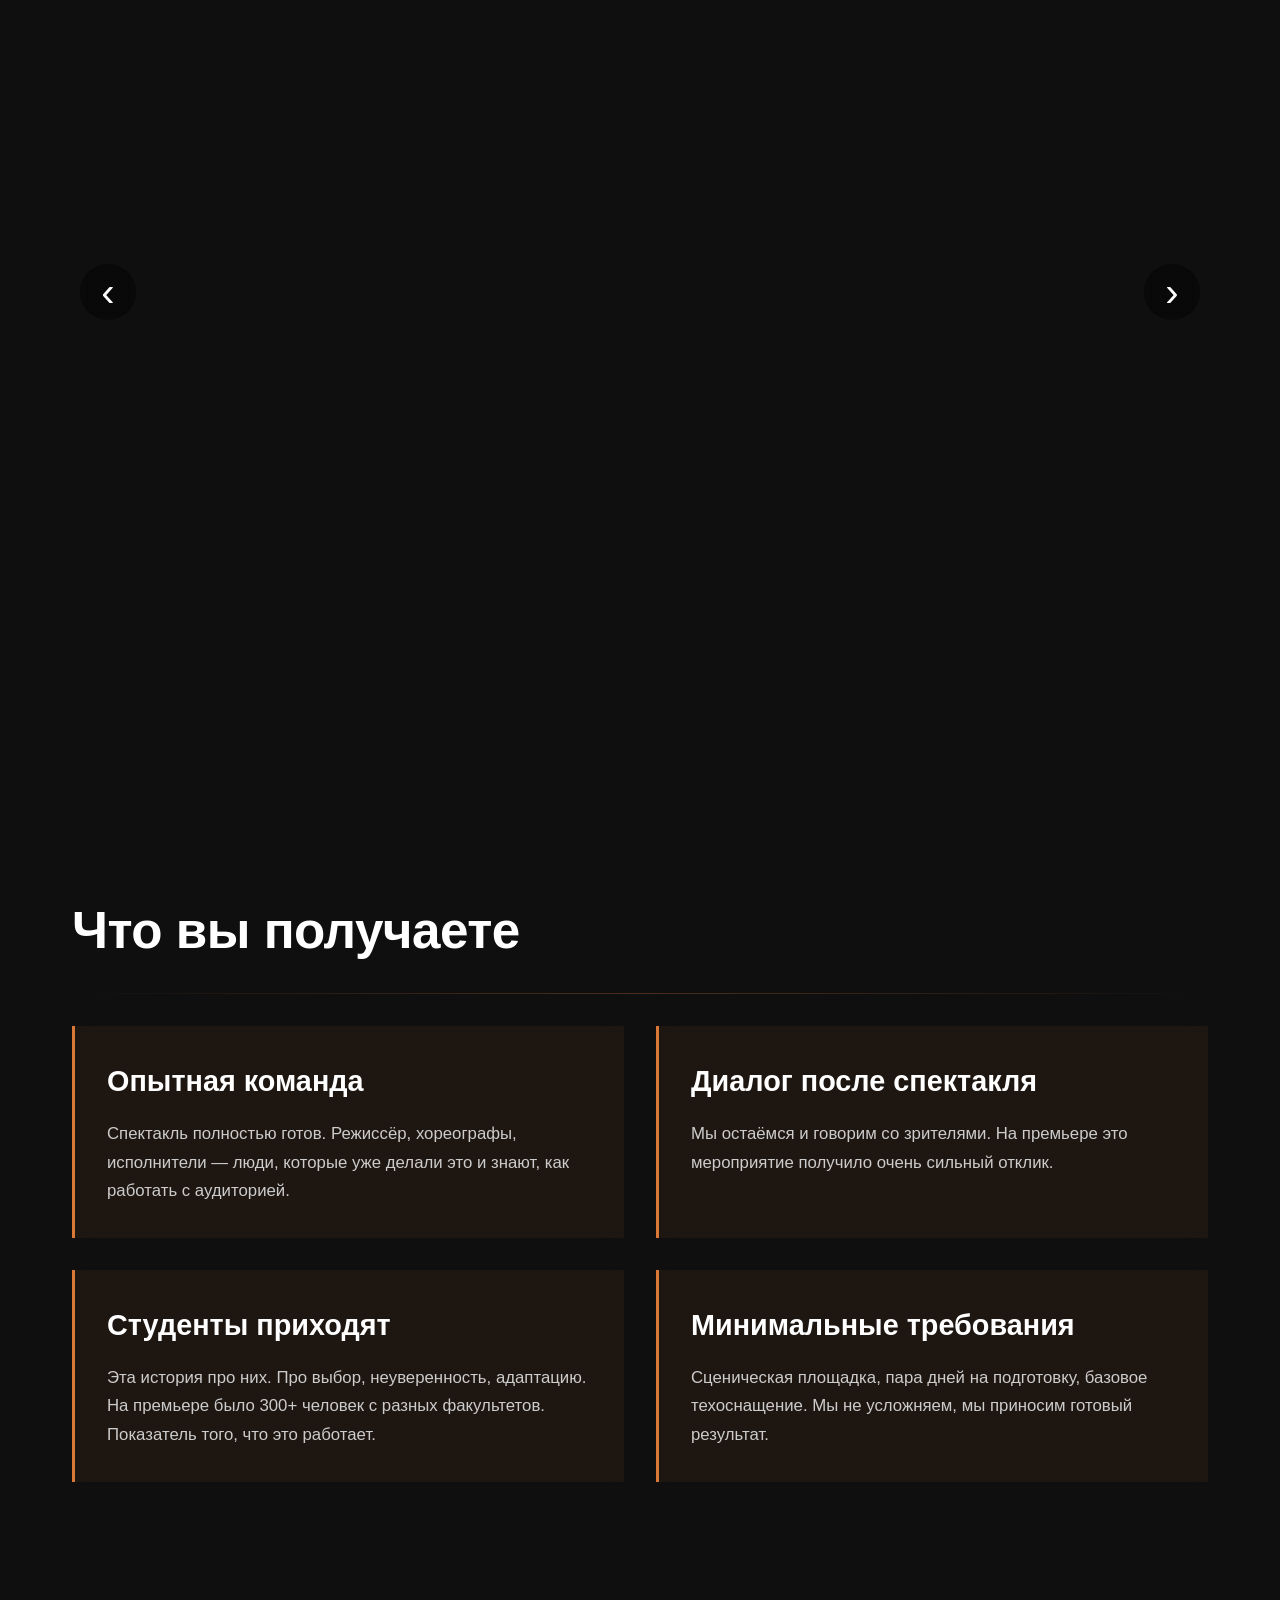
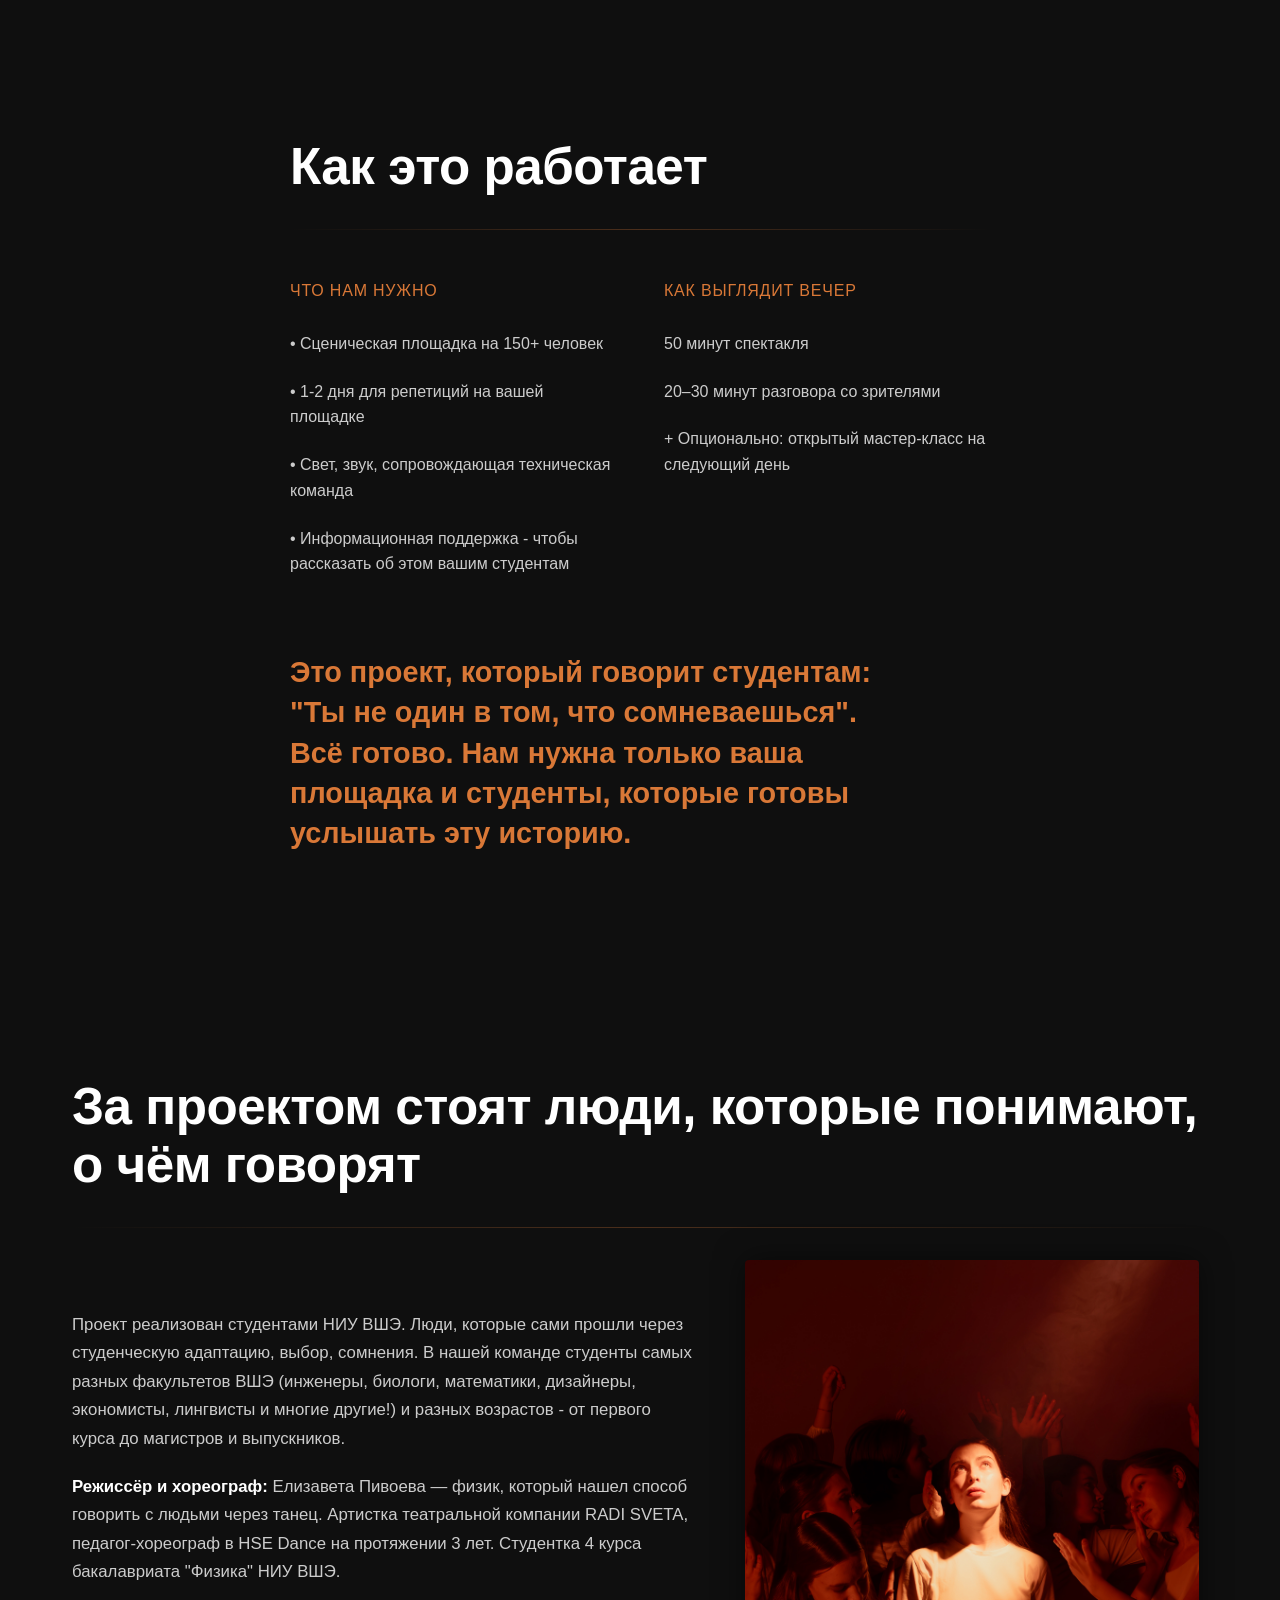
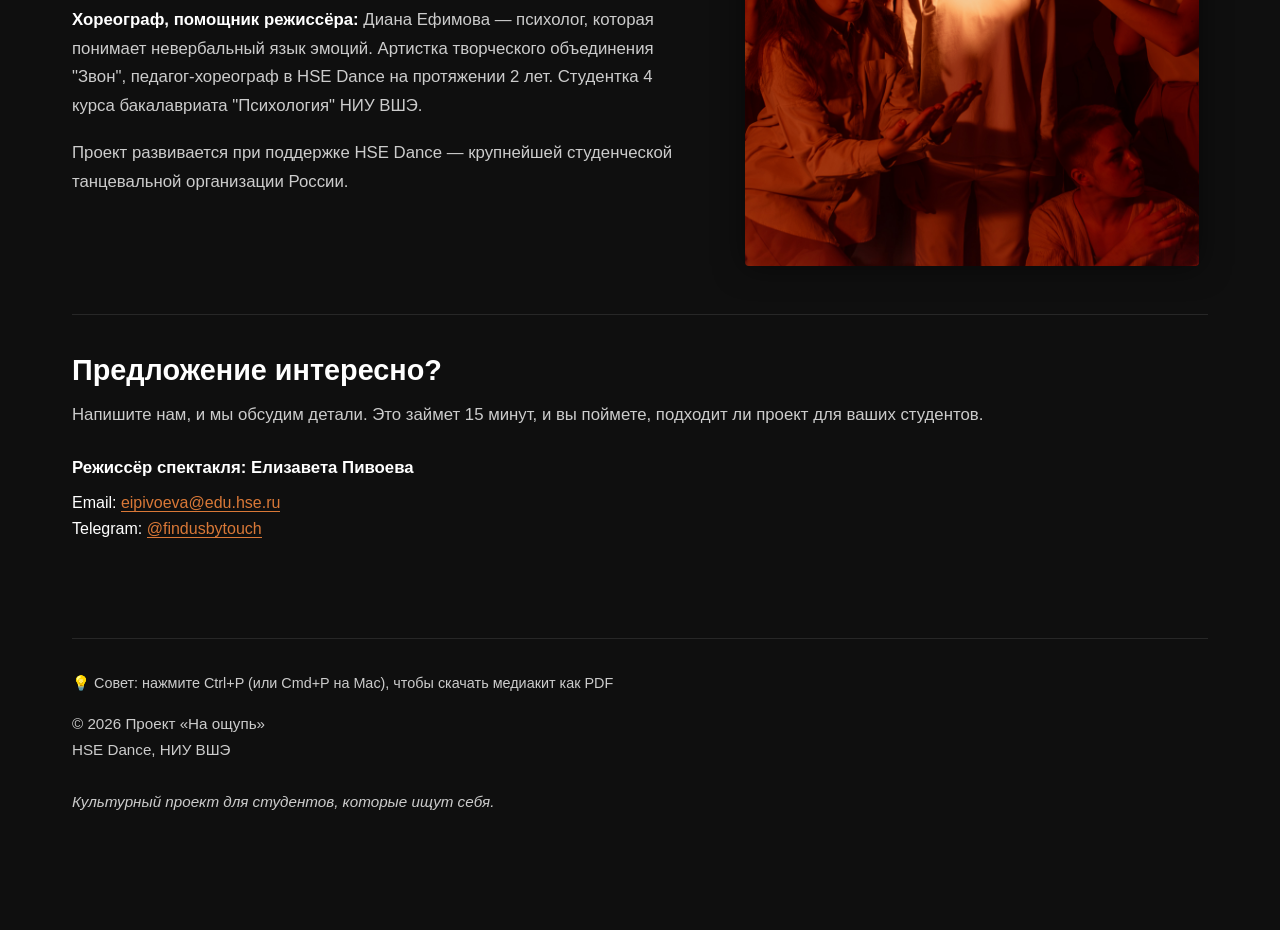
==== commit 5f0ed59f: "Вернул старую иконку-эмодзи" ====
--- a/index.html
+++ b/index.html
@@ -4,7 +4,7 @@
     <meta charset="UTF-8">
     <meta name="viewport" content="width=device-width, initial-scale=1.0">
     <title>На ощупь — медиакит проекта</title>
-    <link rel="icon" href="images/logo.svg" type="image/svg+xml">
+    <link rel="icon" href="data:image/svg+xml,<svg xmlns='http://www.w3.org/2000/svg' viewBox='0 0 100 100'><text y='.9em' font-size='90'>👐</text></svg>">
     <meta property="og:title" content="На ощупь — медиакит проекта">
     <meta property="og:description" content="Пластический спектакль о том, как двигаться, когда пути не видно. Проект студенческой танцевальной группы HSE Dance.">
     <meta property="og:image" content="images/photo_1.jpg">
--- a/styles.css
+++ b/styles.css
@@ -142,7 +142,7 @@
     transform: translateY(-50%) scale(1.1);
 }
 .carousel-btn.prev {
-    left: 1.5rem;
+    left: 5rem;
 }
 .carousel-btn.next {
     right: 5rem;
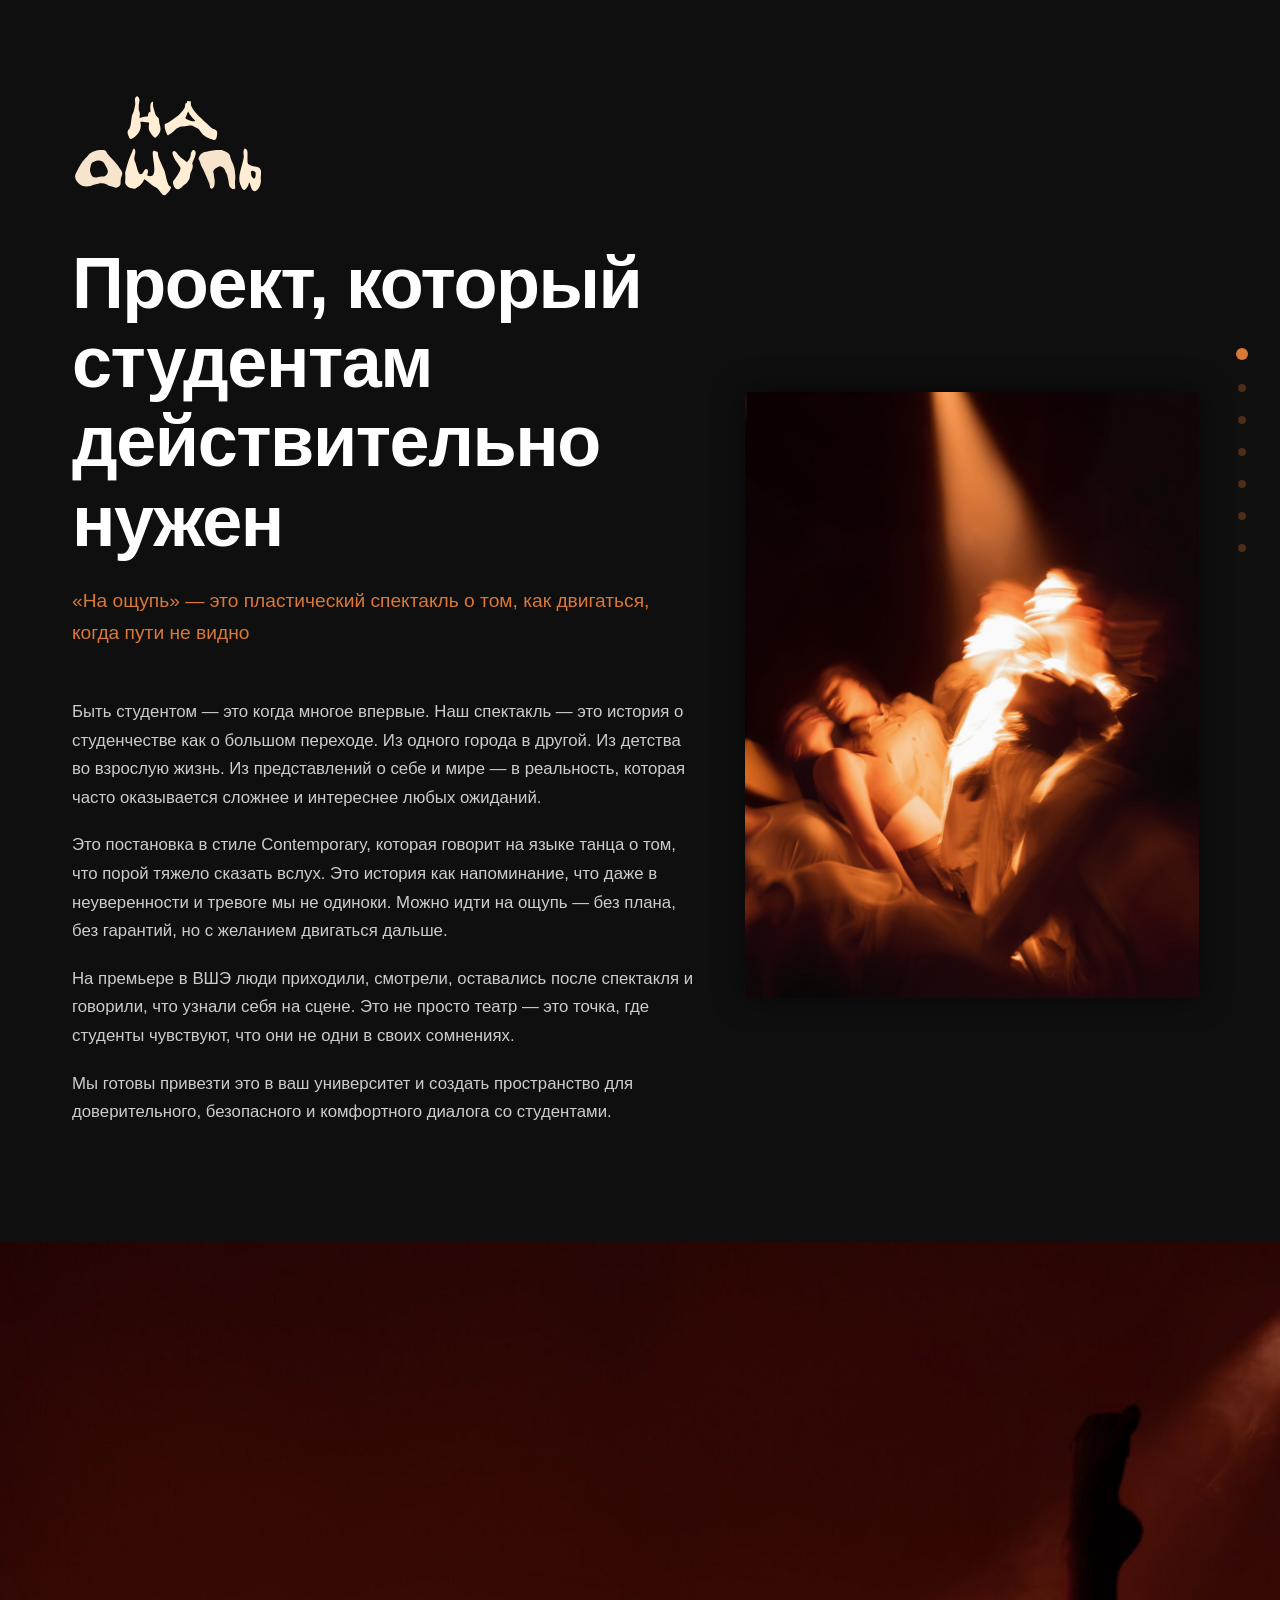
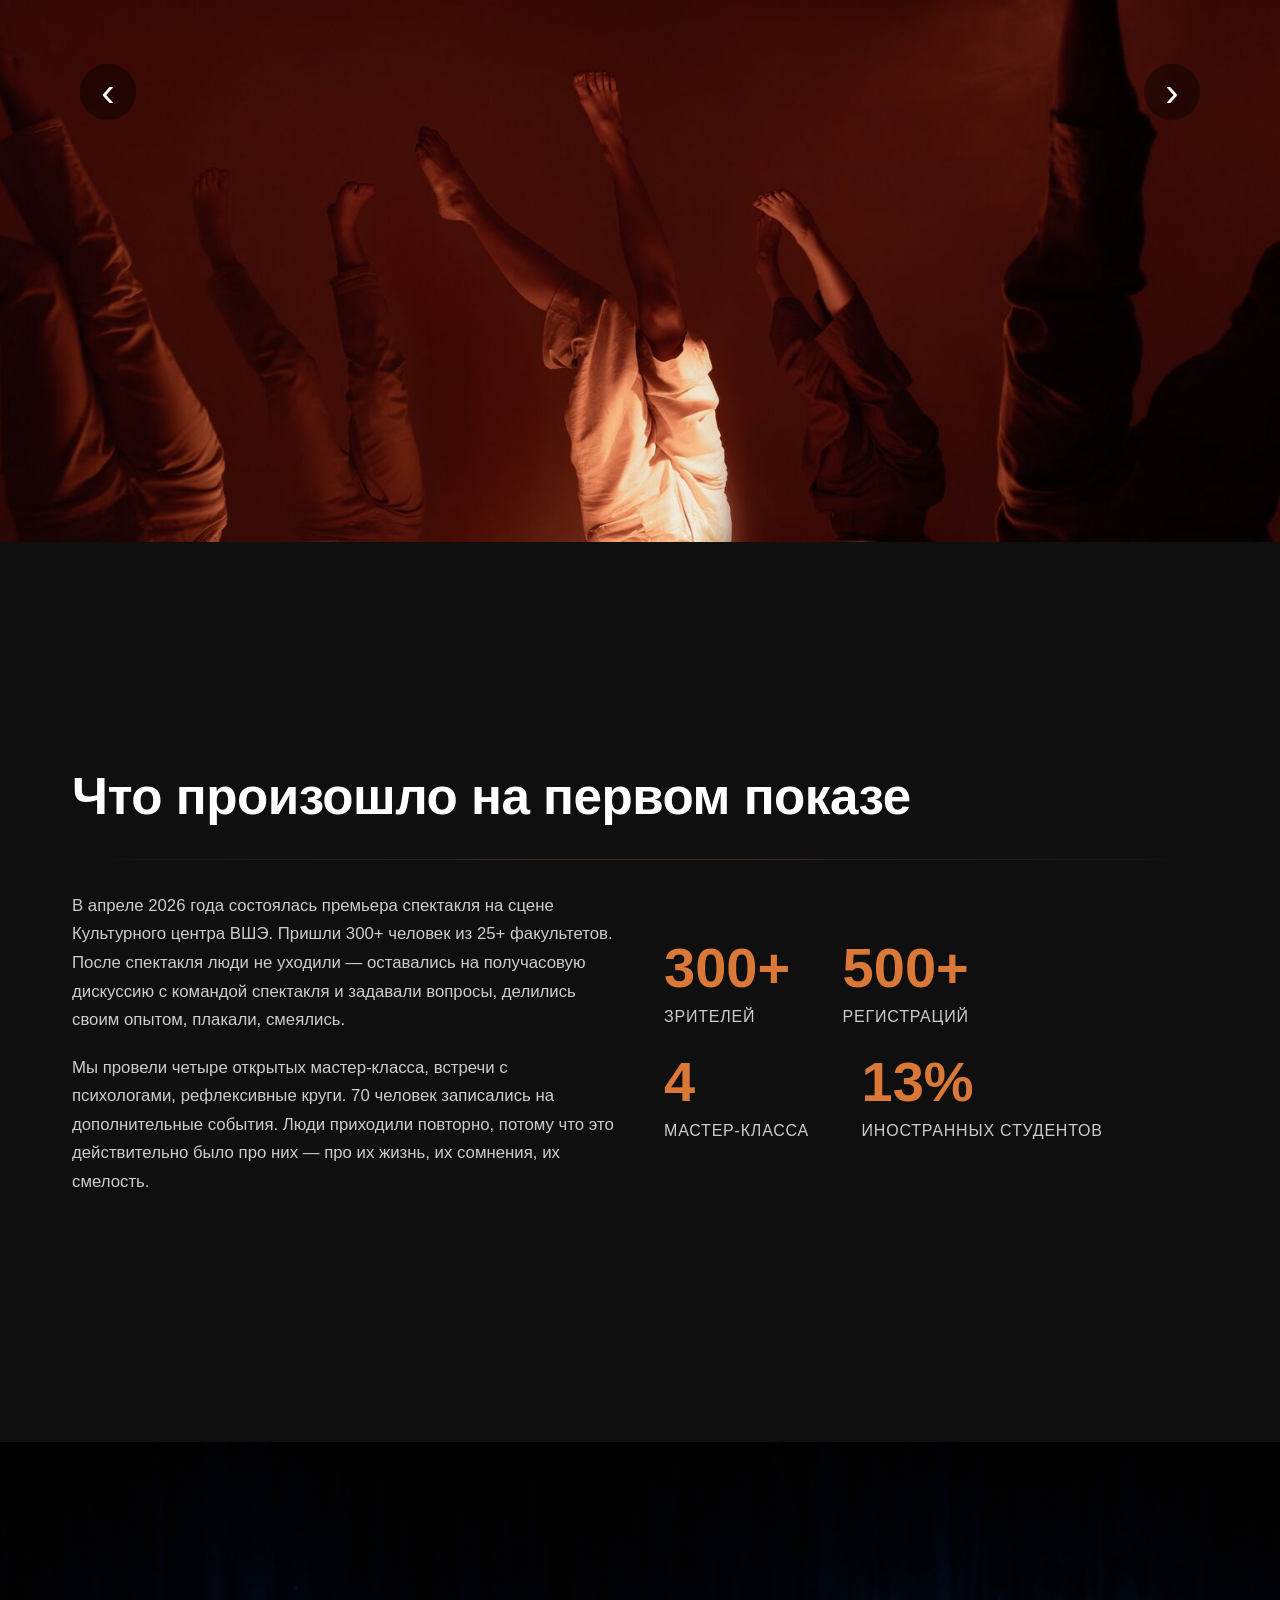
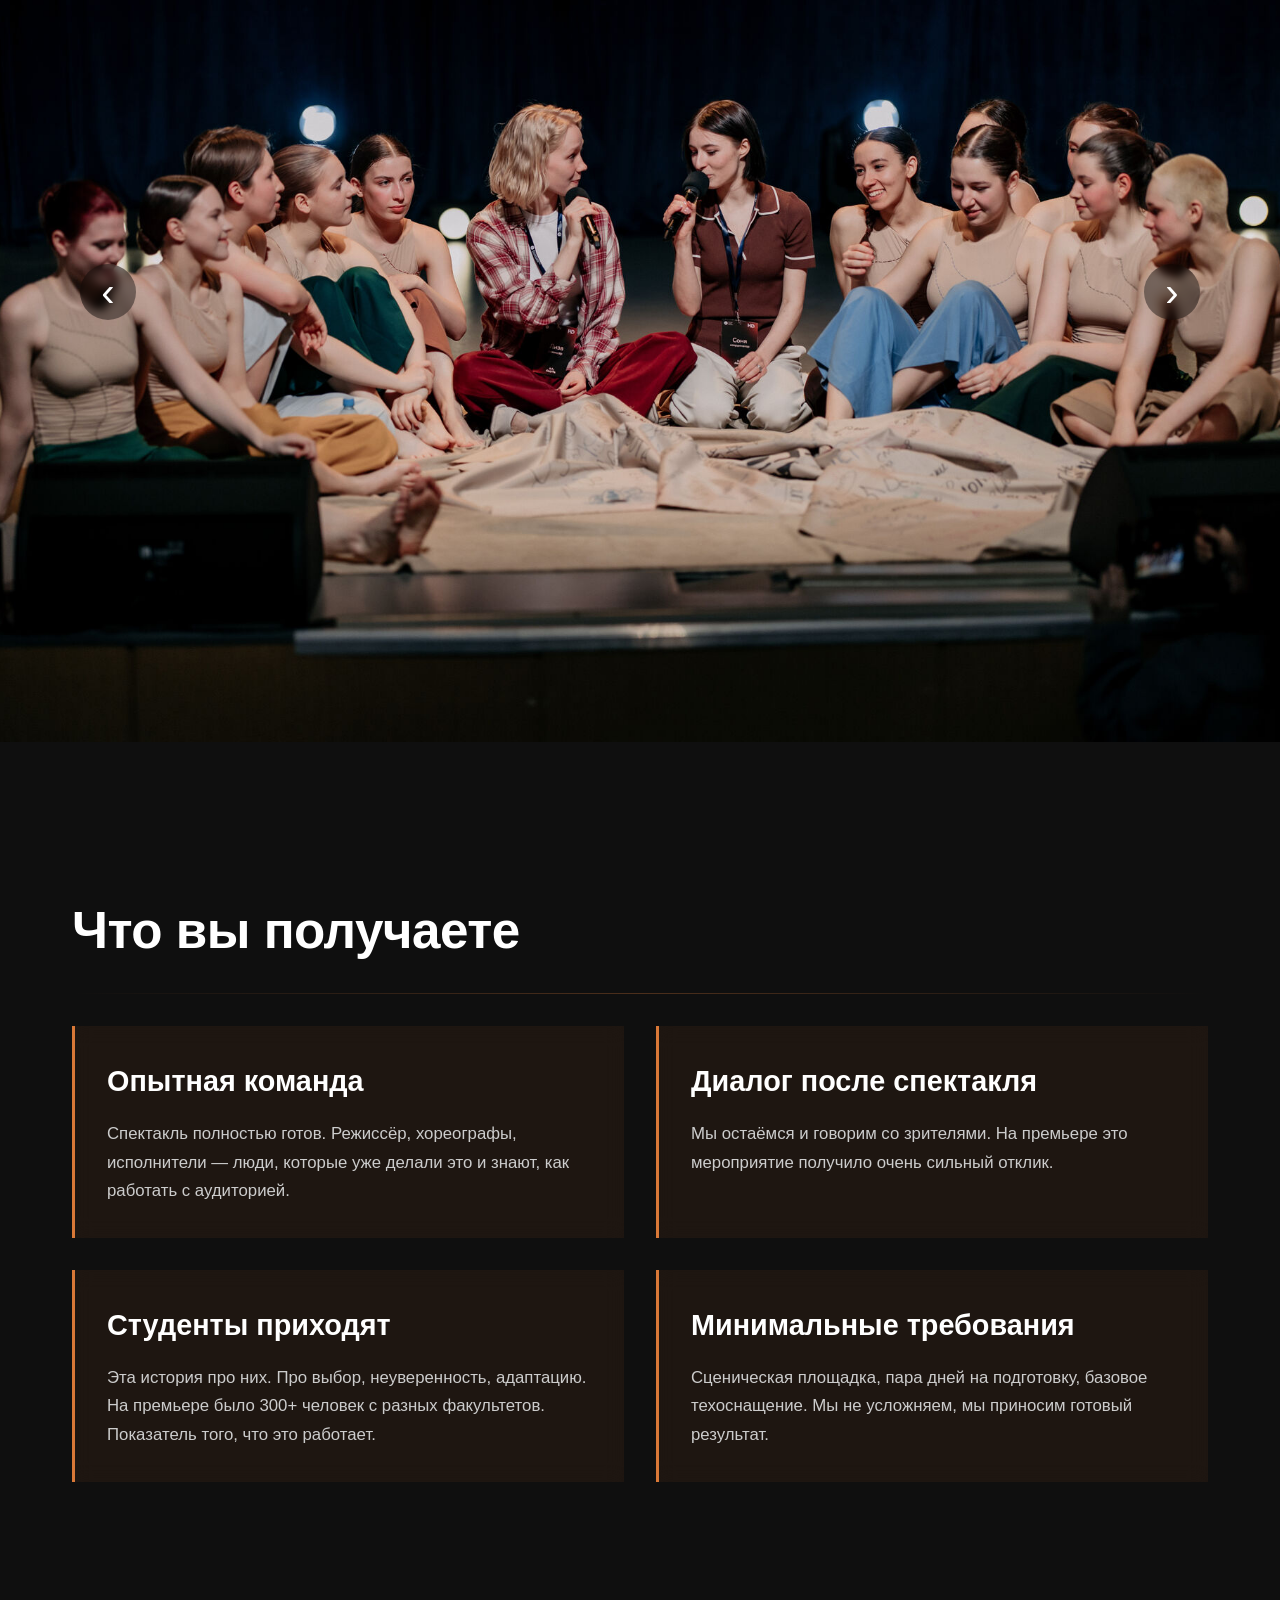
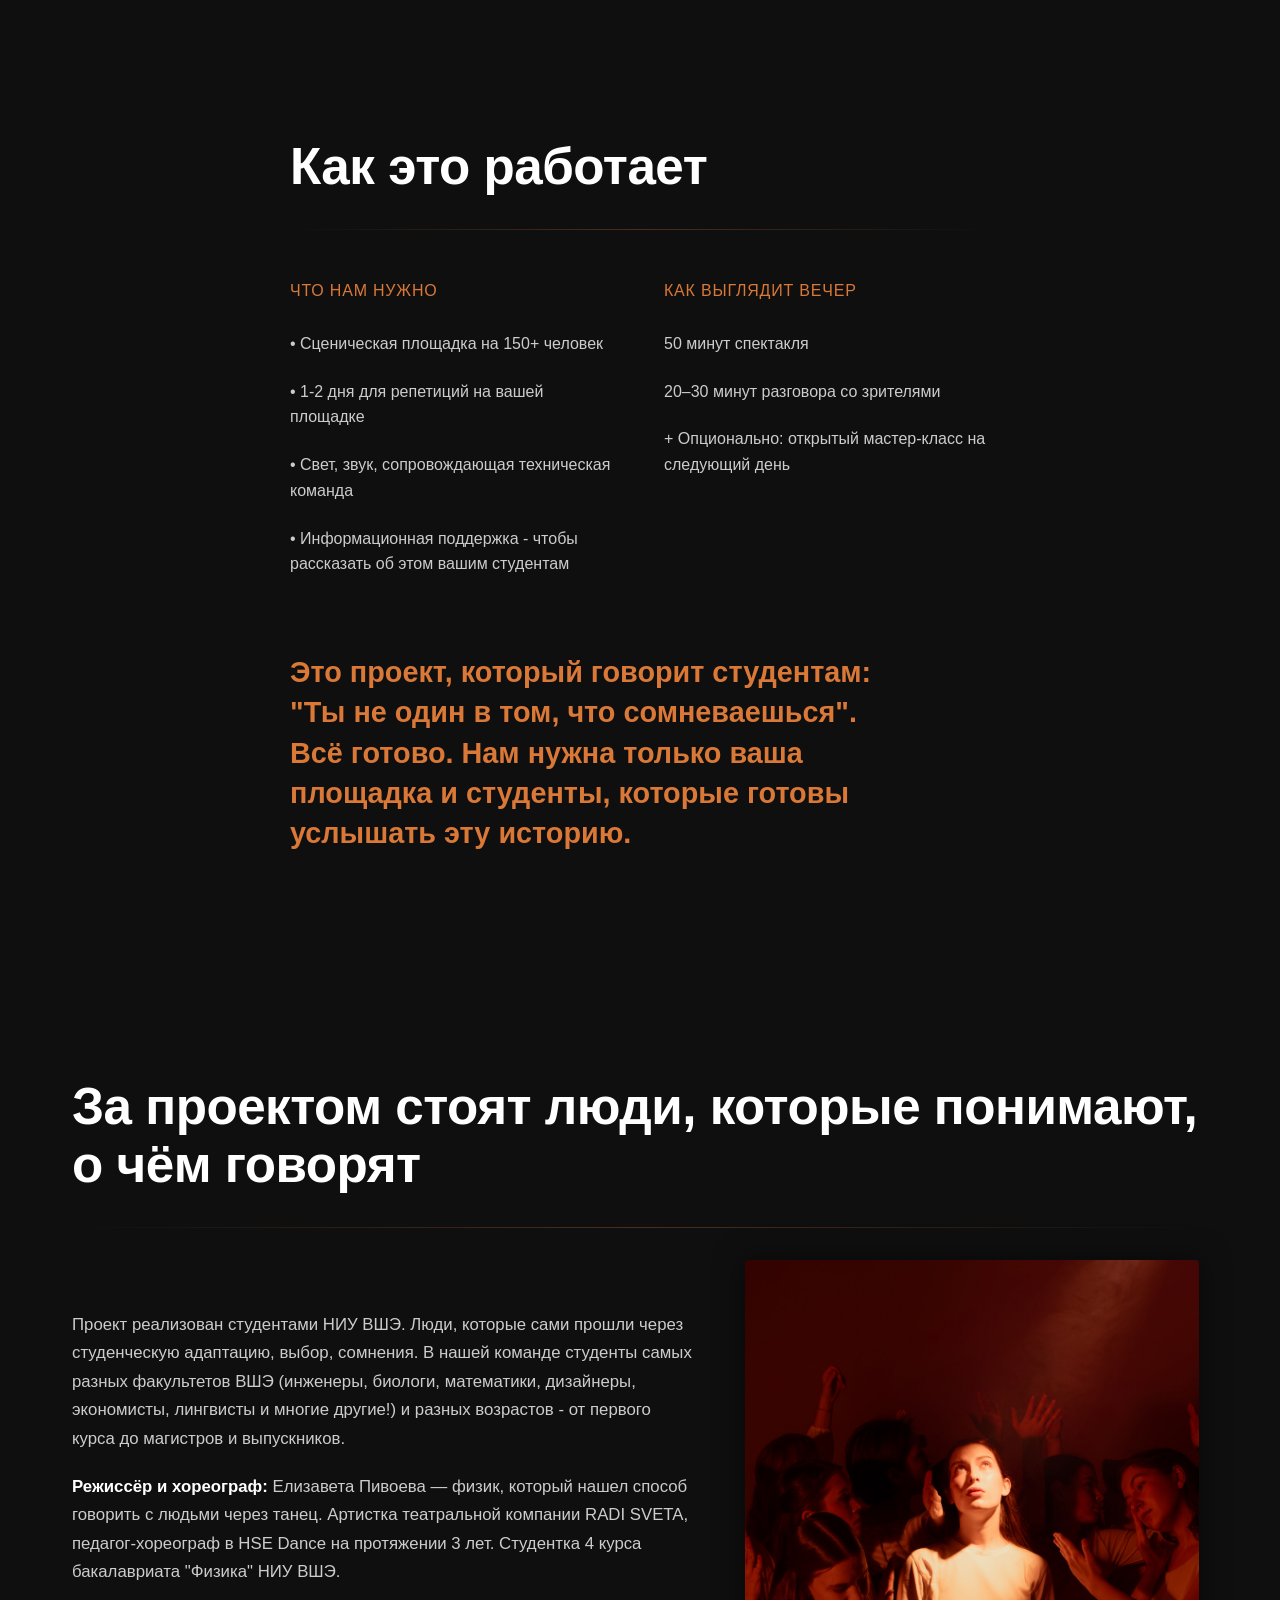
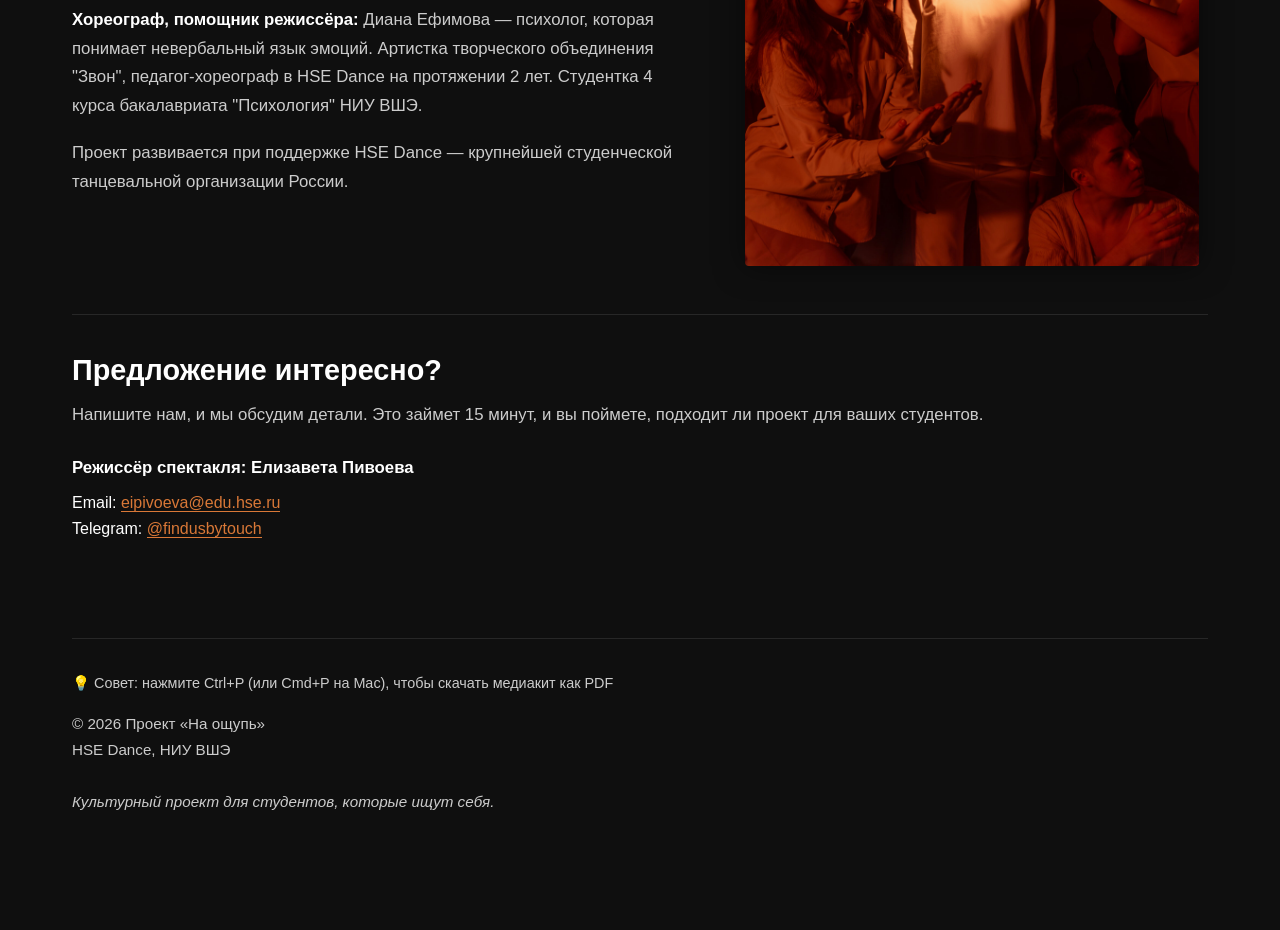
==== commit e3745687: "Исправил изображения" ====
--- a/index.html
+++ b/index.html
@@ -7,10 +7,10 @@
     <link rel="icon" href="data:image/svg+xml,<svg xmlns='http://www.w3.org/2000/svg' viewBox='0 0 100 100'><text y='.9em' font-size='90'>👐</text></svg>">
     <meta property="og:title" content="На ощупь — медиакит проекта">
     <meta property="og:description" content="Пластический спектакль о том, как двигаться, когда пути не видно. Проект студенческой танцевальной группы HSE Dance.">
-    <meta property="og:image" content="images/photo_1.jpg">
+    <meta property="og:image" content="images/perfomance_01.jpg">
     <meta property="og:type" content="website">
     <meta property="og:locale" content="ru_RU">
-    <link rel="preload" href="images/photo_1.jpg" as="image">
+    <link rel="preload" href="images/perfomance_01.jpg" as="image">
     <link rel="stylesheet" href="styles.css">
 </head>
 <body>
@@ -42,7 +42,7 @@
                         <p>Мы готовы привезти это в ваш университет и создать пространство для доверительного, безопасного и комфортного диалога со студентами.</p>
                     </div>
                     <div class="photo-col">
-                        <img src="images/photo_1.jpg" alt="Вертикальное фото проекта">
+                        <img src="images/perfomance_01.jpg" alt="Вертикальное фото проекта">
                     </div>
                 </div>
             </div>
@@ -50,9 +50,9 @@
 
         <!-- СЕКЦИЯ 2 : КАРУСЕЛЬ 1 -->
         <section class="section full-image" id="section-1">
-            <div class="carousel" data-images='["spectacle_04.jpg","spectacle_01.jpg","spectacle_02.jpg","spectacle_03.jpg","spectacle_05.jpg", "spectacle_06.jpg"]'>
+            <div class="carousel" data-images='["perfomance_10.jpg","perfomance_07.jpg","perfomance_08.jpg","perfomance_09.jpg","perfomance_11.jpg", "perfomance_12.jpg"]'>
                 <button class="carousel-btn prev" aria-label="Предыдущее фото">‹</button>
-                <img class="carousel-img" src="images/spectacle_04.jpg" alt="Спектакль" loading="lazy">
+                <img class="carousel-img" src="images/perfomance_10.jpg" alt="Спектакль" loading="lazy">
                 <button class="carousel-btn next" aria-label="Следующее фото">›</button>
             </div>
         </section>
@@ -91,9 +91,9 @@
 
         <!-- СЕКЦИЯ 4 : КАРУСЕЛЬ 2 -->
         <section class="section full-image" id="section-3">
-            <div class="carousel" data-images='["pokaz_1.jpg","pokaz_2.jpg","pokaz_3.jpg","pokaz_4.jpg"]'>
+            <div class="carousel" data-images='["perfomance_03.jpg","perfomance_04.jpg","perfomance_05.jpg","perfomance_06.jpg"]'>
                 <button class="carousel-btn prev" aria-label="Предыдущее фото">‹</button>
-                <img class="carousel-img" src="images/pokaz_1.jpg" alt="Спектакль" loading="lazy">
+                <img class="carousel-img" src="images/perfomance_03.jpg" alt="Спектакль" loading="lazy">
                 <button class="carousel-btn next" aria-label="Следующее фото">›</button>
             </div>
         </section>
@@ -168,7 +168,7 @@
                         <p>Проект развивается при поддержке HSE Dance — крупнейшей студенческой танцевальной организации России.</p>
                     </div>
                     <div class="photo-col">
-                        <img src="images/photo_2.jpg" alt="Команда проекта" loading="lazy">
+                        <img src="images/perfomance_02.jpg" alt="Команда проекта" loading="lazy">
                     </div>
                 </div>
 
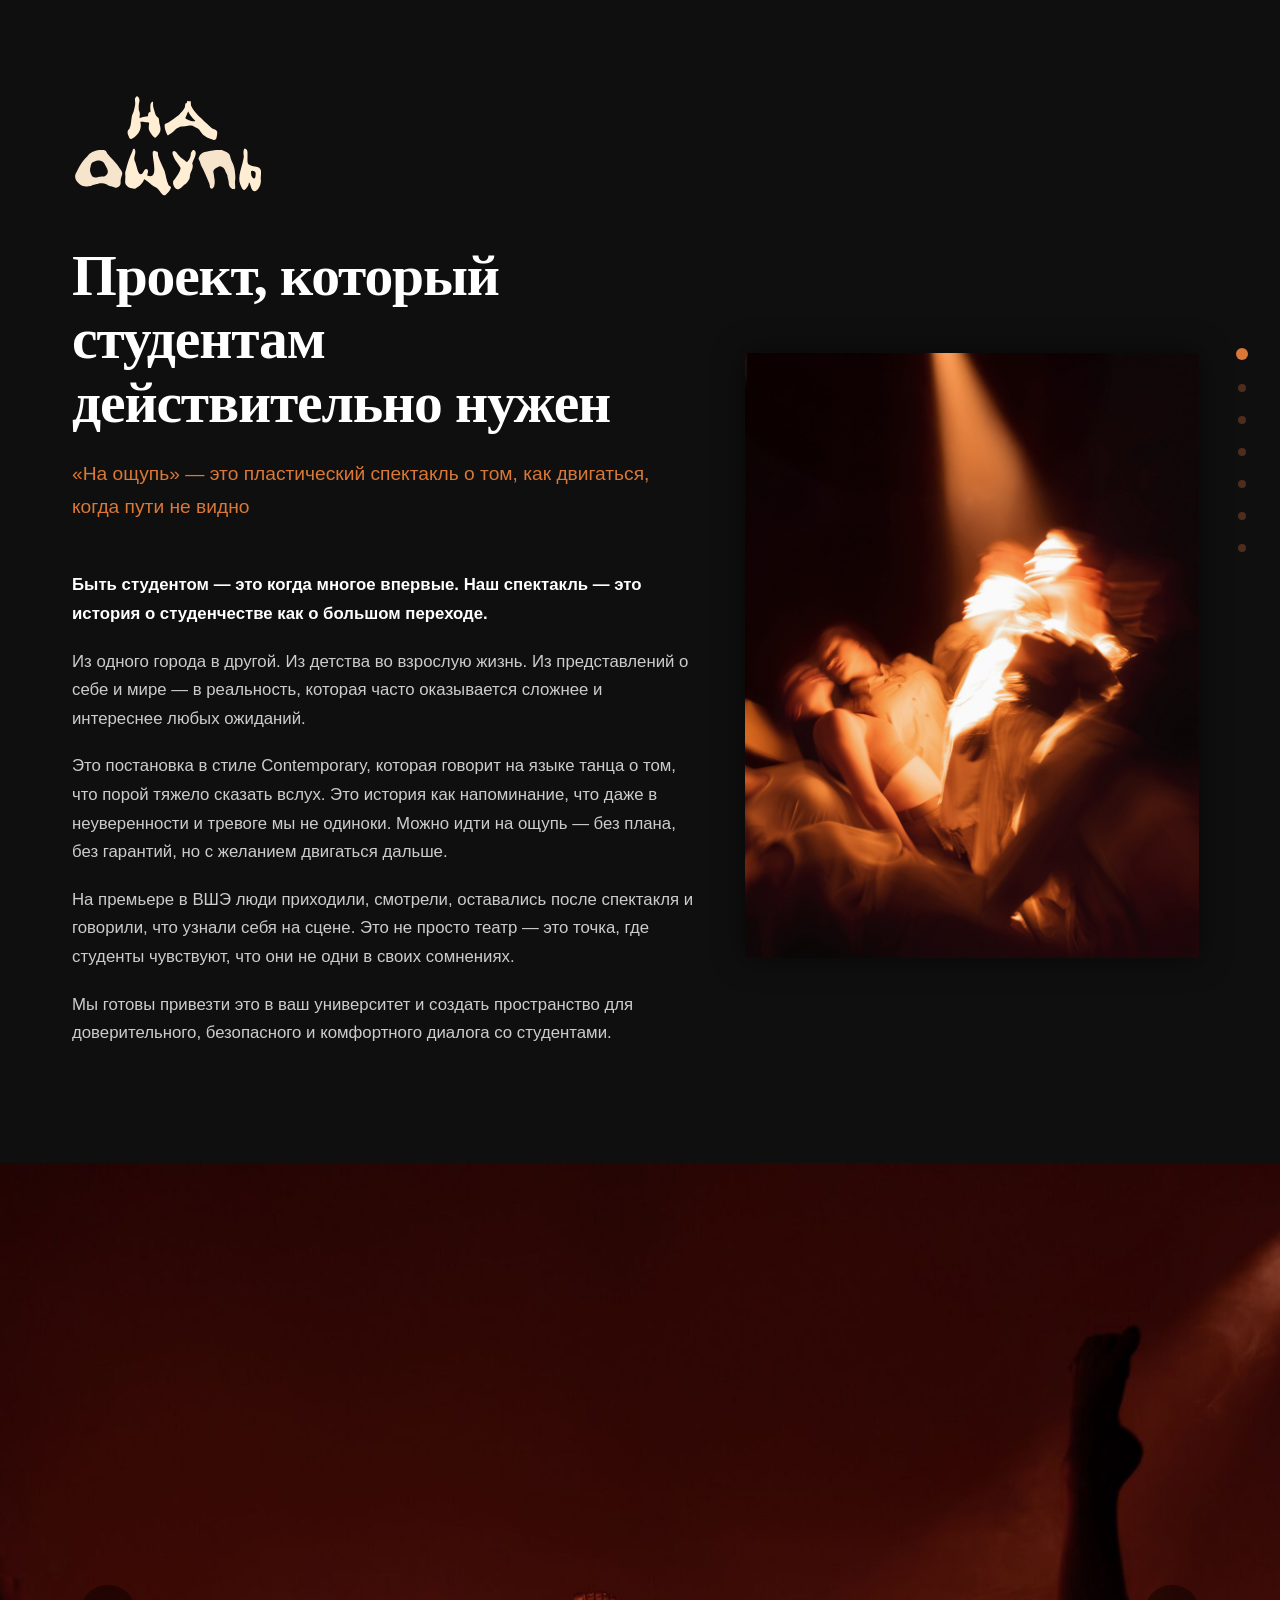
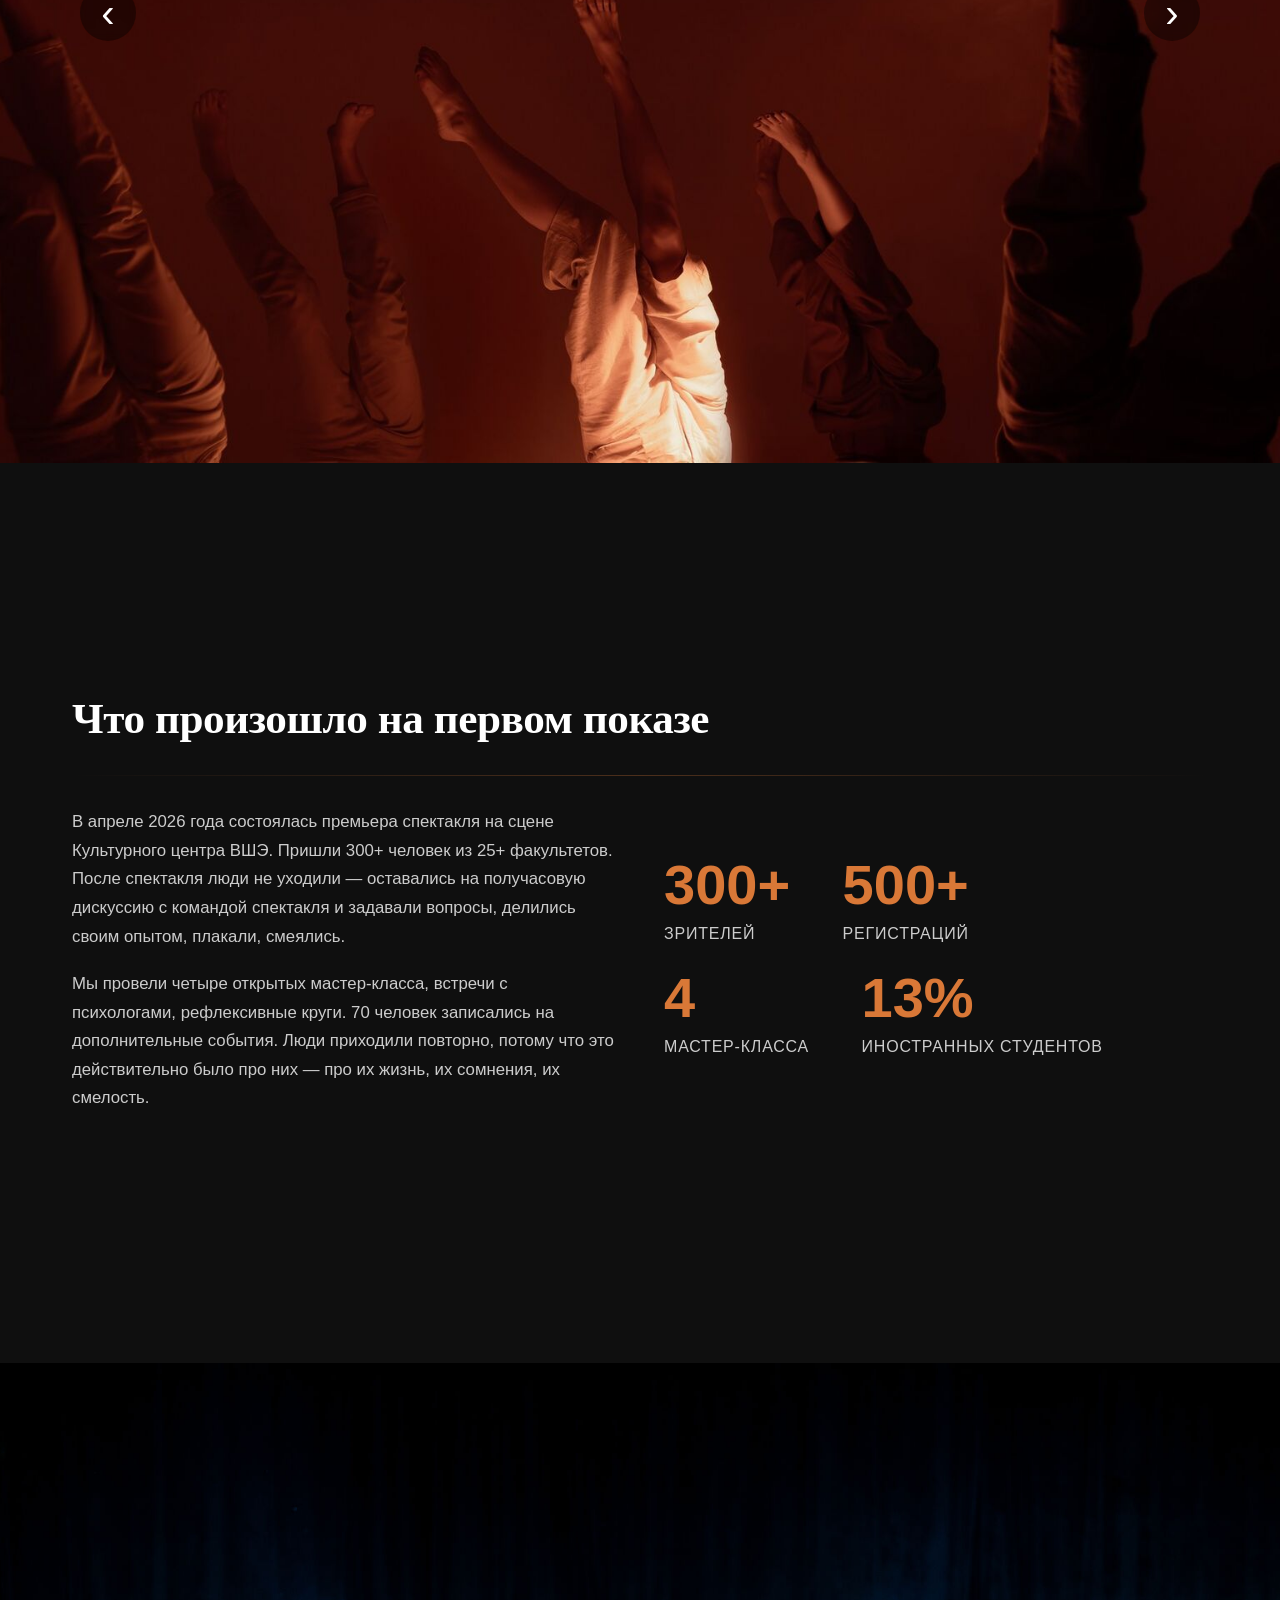
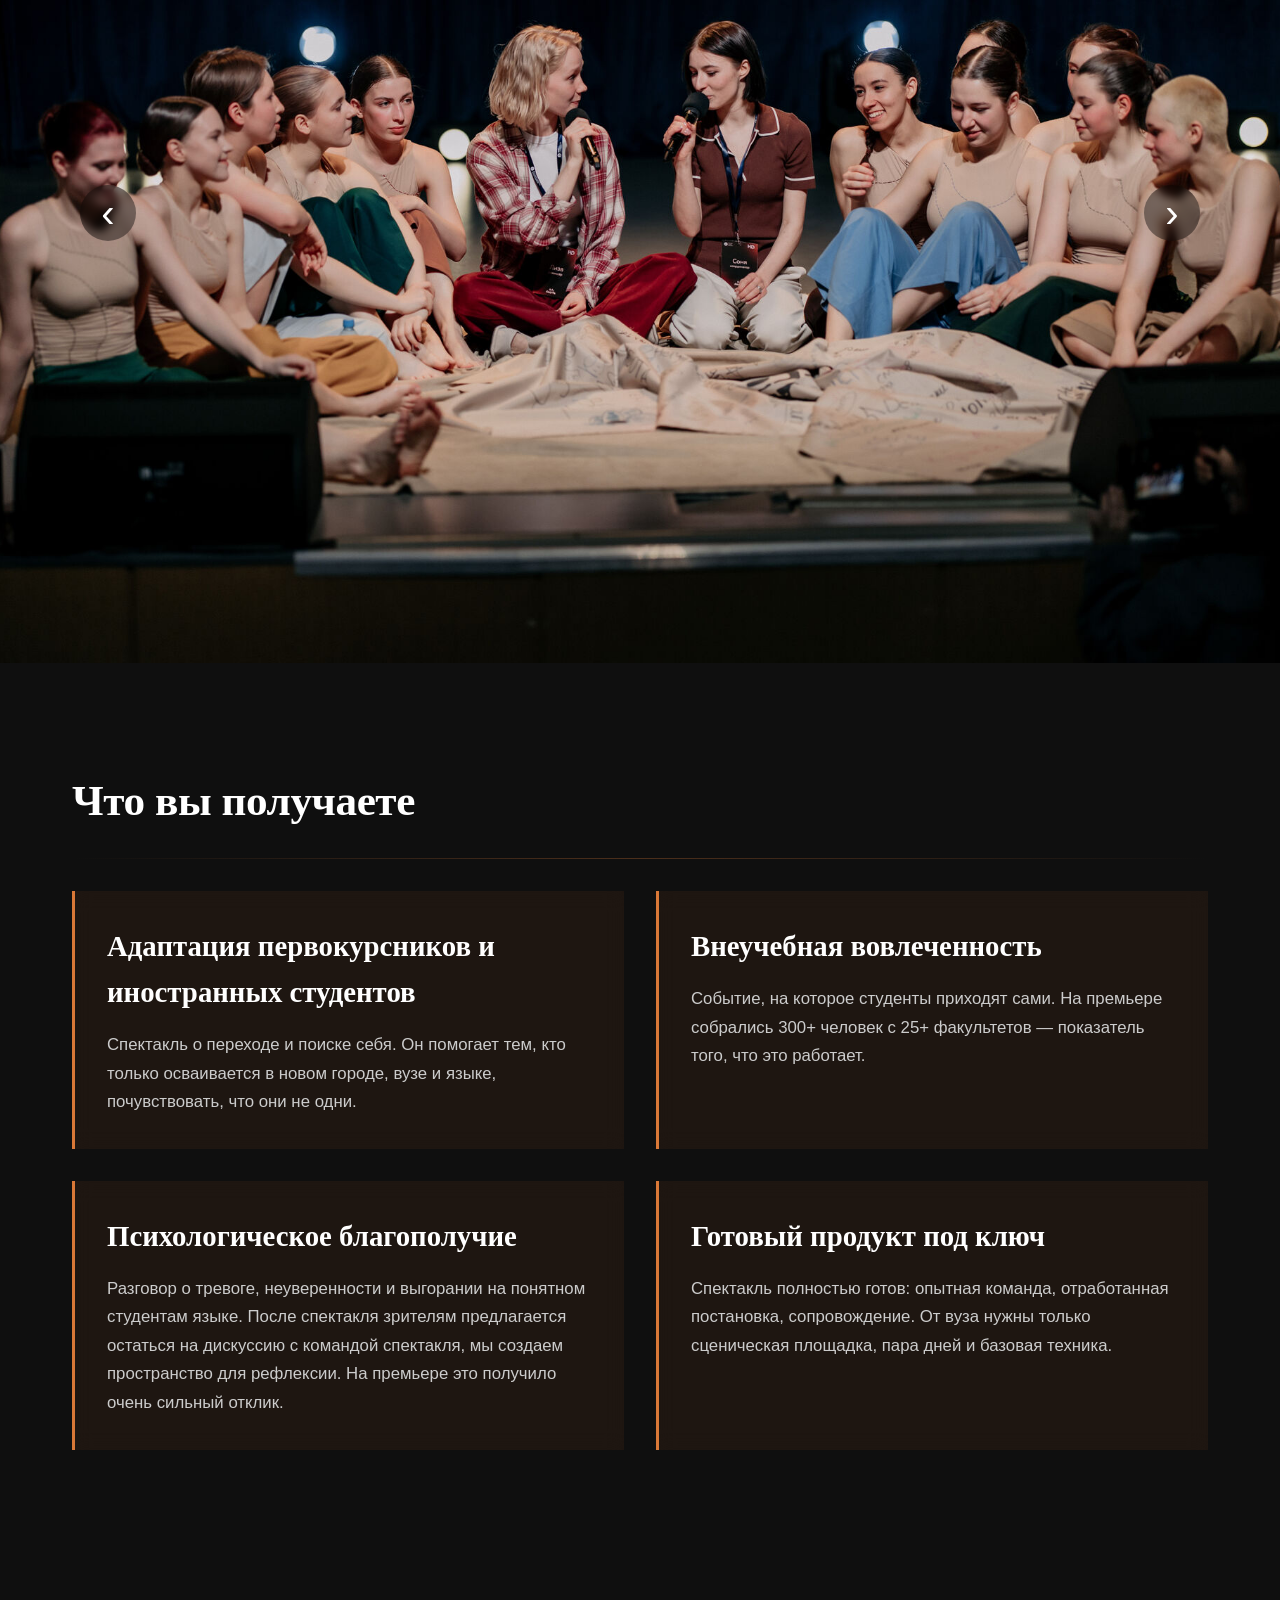
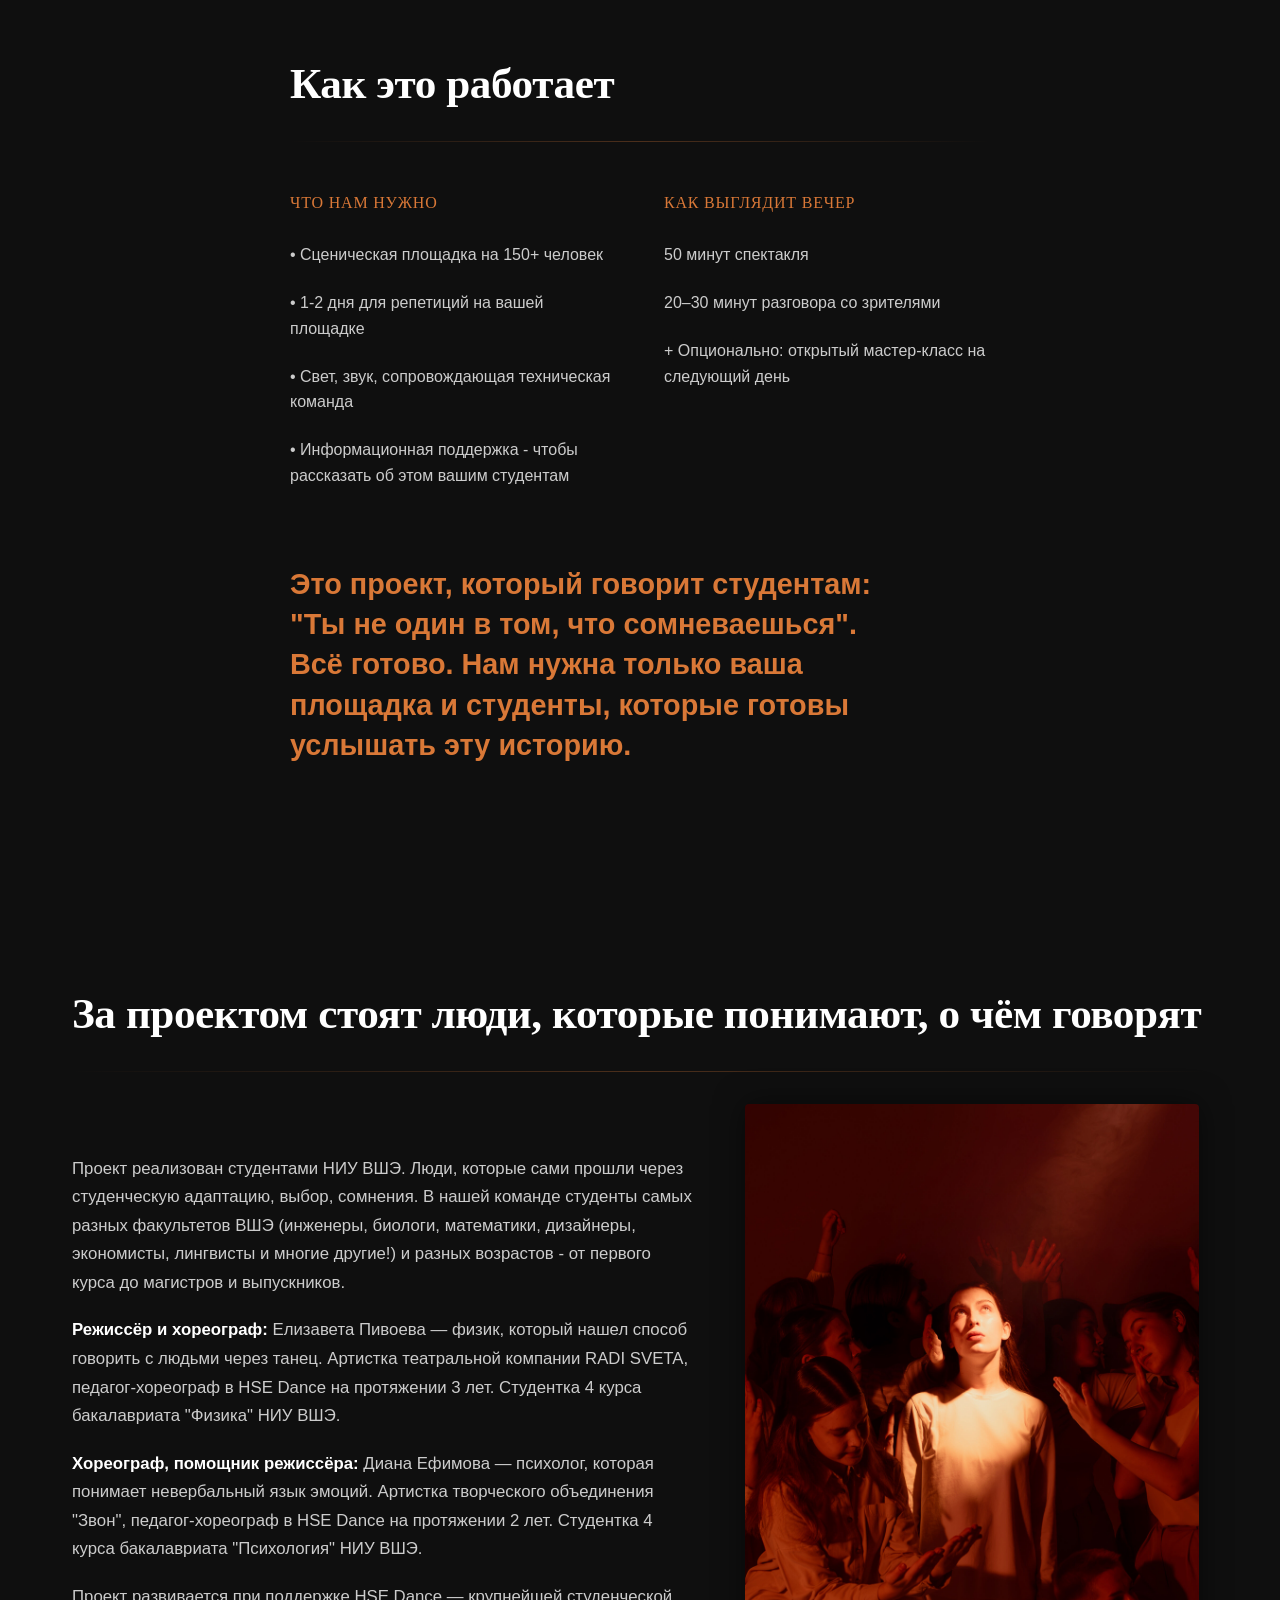
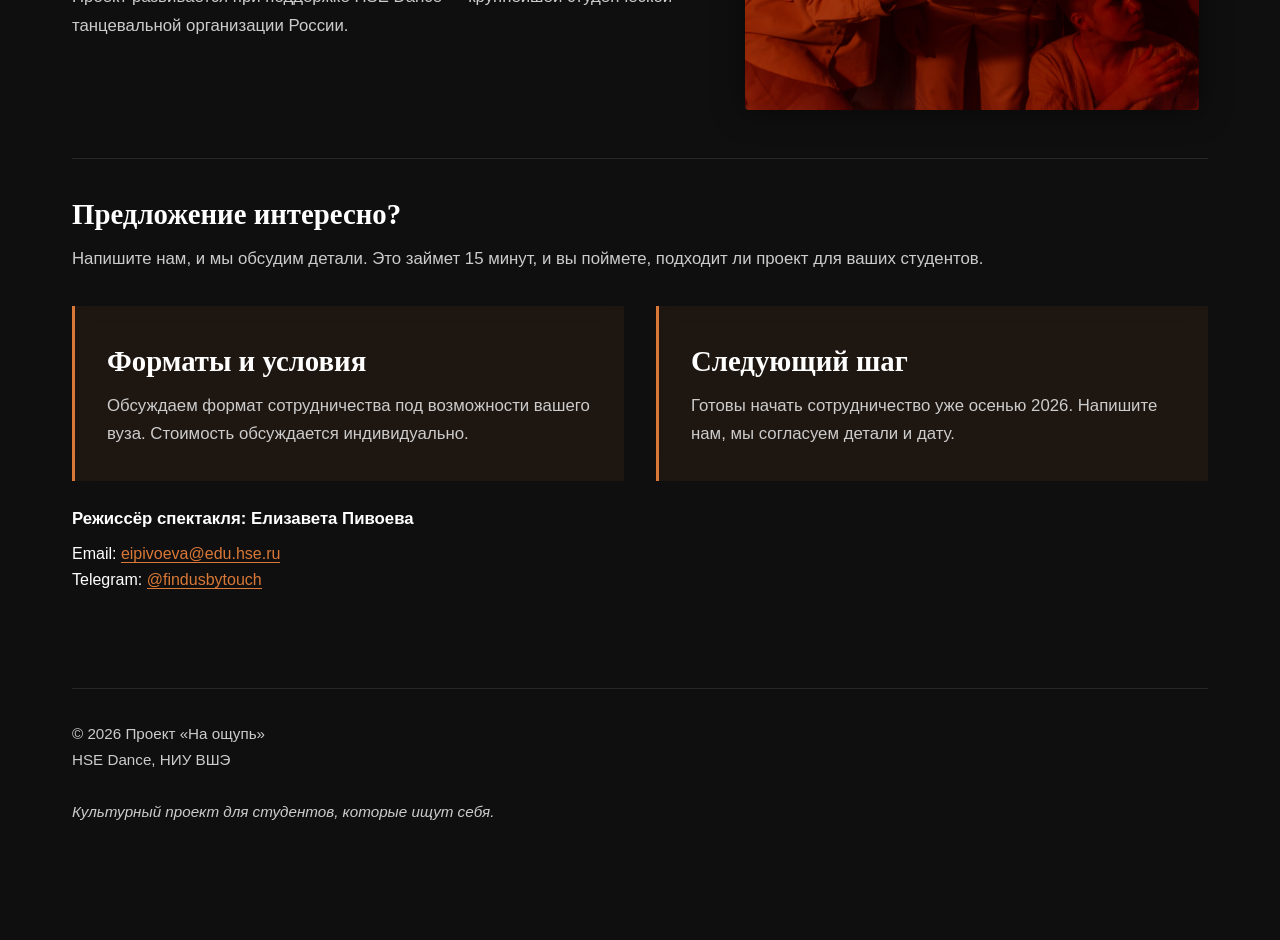
==== commit 0f062e23: "Изменил содержание сайта" ====
--- a/index.html
+++ b/index.html
@@ -12,6 +12,7 @@
     <meta property="og:locale" content="ru_RU">
     <link rel="preload" href="images/perfomance_01.jpg" as="image">
     <link rel="stylesheet" href="styles.css">
+    <script src="script.js" defer></script>
 </head>
 <body>
     <!-- Навигация по секциям -->
@@ -36,7 +37,8 @@
                     <div class="text-col">
                         <h1>Проект, который студентам действительно нужен</h1>
                         <p class="subtitle">«На ощупь» — это пластический спектакль о том, как двигаться, когда пути не видно</p>
-                        <p>Быть студентом — это когда многое впервые. Наш спектакль — это история о студенчестве как о большом переходе. Из одного города в другой. Из детства во взрослую жизнь. Из представлений о себе и мире — в реальность, которая часто оказывается сложнее и интереснее любых ожиданий.</p>
+                        <p><strong>Быть студентом — это когда многое впервые. Наш спектакль — это история о студенчестве как о большом переходе.</strong></p>
+                        <p>Из одного города в другой. Из детства во взрослую жизнь. Из представлений о себе и мире — в реальность, которая часто оказывается сложнее и интереснее любых ожиданий.</p>
                         <p>Это постановка в стиле Contemporary, которая говорит на языке танца о том, что порой тяжело сказать вслух. Это история как напоминание, что даже в неуверенности и тревоге мы не одиноки. Можно идти на ощупь — без плана, без гарантий, но с желанием двигаться дальше.</p>
                         <p>На премьере в ВШЭ люди приходили, смотрели, оставались после спектакля и говорили, что узнали себя на сцене. Это не просто театр — это точка, где студенты чувствуют, что они не одни в своих сомнениях.</p>
                         <p>Мы готовы привезти это в ваш университет и создать пространство для доверительного, безопасного и комфортного диалога со студентами.</p>
@@ -52,7 +54,8 @@
         <section class="section full-image" id="section-1">
             <div class="carousel" data-images='["perfomance_10.jpg","perfomance_07.jpg","perfomance_08.jpg","perfomance_09.jpg","perfomance_11.jpg", "perfomance_12.jpg"]'>
                 <button class="carousel-btn prev" aria-label="Предыдущее фото">‹</button>
-                <img class="carousel-img" src="images/perfomance_10.jpg" alt="Спектакль" loading="lazy">
+                <img class="carousel-img active" src="images/perfomance_10.jpg" alt="Спектакль" loading="lazy">
+                <img class="carousel-img" alt="Спектакль" loading="lazy">
                 <button class="carousel-btn next" aria-label="Следующее фото">›</button>
             </div>
         </section>
@@ -93,7 +96,8 @@
         <section class="section full-image" id="section-3">
             <div class="carousel" data-images='["perfomance_03.jpg","perfomance_04.jpg","perfomance_05.jpg","perfomance_06.jpg"]'>
                 <button class="carousel-btn prev" aria-label="Предыдущее фото">‹</button>
-                <img class="carousel-img" src="images/perfomance_03.jpg" alt="Спектакль" loading="lazy">
+                <img class="carousel-img active" src="images/perfomance_03.jpg" alt="Спектакль" loading="lazy">
+                <img class="carousel-img" alt="Спектакль" loading="lazy">
                 <button class="carousel-btn next" aria-label="Следующее фото">›</button>
             </div>
         </section>
@@ -105,20 +109,20 @@
                 <div class="divider divider--short"></div>
                 <div class="benefits-grid">
                     <div class="highlight-block">
-                        <h3>Опытная команда</h3>
-                        <p>Спектакль полностью готов. Режиссёр, хореографы, исполнители — люди, которые уже делали это и знают, как работать с аудиторией.</p>
-                    </div>
-                    <div class="highlight-block">
-                        <h3>Диалог после спектакля</h3>
-                        <p>Мы остаёмся и говорим со зрителями. На премьере это мероприятие получило очень сильный отклик.</p>
-                    </div>
-                    <div class="highlight-block">
-                        <h3>Студенты приходят</h3>
-                        <p>Эта история про них. Про выбор, неуверенность, адаптацию. На премьере было 300+ человек с разных факультетов. Показатель того, что это работает.</p>
-                    </div>
-                    <div class="highlight-block">
-                        <h3>Минимальные требования</h3>
-                        <p>Сценическая площадка, пара дней на подготовку, базовое техоснащение. Мы не усложняем, мы приносим готовый результат.</p>
+                        <h3>Адаптация первокурсников и иностранных студентов</h3>
+                        <p>Спектакль о переходе и поиске себя. Он помогает тем, кто только осваивается в новом городе, вузе и языке, почувствовать, что они не одни.</p>
+                    </div>
+                    <div class="highlight-block">
+                        <h3>Внеучебная вовлеченность</h3>
+                        <p>Событие, на которое студенты приходят сами. На премьере собрались 300+ человек с 25+ факультетов — показатель того, что это работает.</p>
+                    </div>
+                    <div class="highlight-block">
+                        <h3>Психологическое благополучие</h3>
+                        <p>Разговор о тревоге, неуверенности и выгорании на понятном студентам языке. После спектакля зрителям предлагается остаться на дискуссию с командой спектакля, мы создаем пространство для рефлексии. На премьере это получило очень сильный отклик.</p>
+                    </div>
+                    <div class="highlight-block">
+                        <h3>Готовый продукт под ключ</h3>
+                        <p>Спектакль полностью готов: опытная команда, отработанная постановка, сопровождение. От вуза нужны только сценическая площадка, пара дней и базовая техника.</p>
                     </div>
                 </div>
             </div>
@@ -175,15 +179,24 @@
                 <div class="contact-block">
                     <h3>Предложение интересно?</h3>
                     <p>Напишите нам, и мы обсудим детали. Это займет 15 минут, и вы поймете, подходит ли проект для ваших студентов.</p>
+
+                    <div class="benefits-grid">
+                        <div class="highlight-block contact-highlight">
+                            <h3>Форматы и условия</h3>
+                            <p>Обсуждаем формат сотрудничества под возможности вашего вуза. Стоимость обсуждается индивидуально.</p>
+                        </div>
+                        <div class="highlight-block contact-highlight">
+                            <h3>Следующий шаг</h3>
+                            <p>Готовы начать сотрудничество уже осенью 2026. Напишите нам, мы согласуем детали и дату.</p>
+                        </div>
+                    </div>
+
                     <p class="mt-1_5"><strong>Режиссёр спектакля: Елизавета Пивоева</strong></p>
                     Email: <a href="mailto:eipivoeva@edu.hse.ru">eipivoeva@edu.hse.ru</a><br>
                     Telegram: <a href="https://t.me/findusbytouch" target="_blank">@findusbytouch</a>
                 </div>
 
                 <div class="footer-divider">
-                    <p class="footer-hint">
-                        💡 Совет: нажмите Ctrl+P (или Cmd+P на Mac), чтобы скачать медиакит как PDF
-                    </p>
                     <p class="footer-text">
                         © 2026 Проект «На ощупь»<br>
                         HSE Dance, НИУ ВШЭ<br>
@@ -194,107 +207,5 @@
             </div>
         </footer>
     </main>
-
-    <script>
-        // Навигация по точкам
-        const navDots = document.querySelectorAll('.nav-dot');
-        const sections = document.querySelectorAll('.section');
-
-        navDots.forEach((dot, index) => {
-            dot.addEventListener('click', () => {
-                sections[index].scrollIntoView({ behavior: 'smooth' });
-            });
-        });
-
-        // Обновление активной точки при прокрутке
-        function updateActiveDot() {
-            let current = 0;
-            sections.forEach((section, index) => {
-                const sectionTop = section.offsetTop;
-                if (window.scrollY >= sectionTop - 300) {
-                    current = index;
-                }
-            });
-            navDots.forEach((dot, index) => {
-                dot.classList.remove('active');
-                if (index === current) {
-                    dot.classList.add('active');
-                }
-            });
-        }
-
-        window.addEventListener('scroll', updateActiveDot);
-        window.addEventListener('resize', updateActiveDot);
-
-        // Анимация появления секций при скролле (Intersection Observer)
-        const observer = new IntersectionObserver((entries) => {
-            entries.forEach(entry => {
-                if (entry.isIntersecting) {
-                    entry.target.classList.add('visible');
-                }
-            });
-        }, {
-            threshold: 0.15
-        });
-
-        sections.forEach(section => {
-            if (section.id !== 'section-0') {
-                observer.observe(section);
-            }
-        });
-
-        // Инициализация каруселей
-        document.querySelectorAll('.carousel').forEach(carousel => {
-            const images = JSON.parse(carousel.dataset.images);
-            let currentIndex = 0;
-            const imgElement = carousel.querySelector('.carousel-img');
-            const prevBtn = carousel.querySelector('.prev');
-            const nextBtn = carousel.querySelector('.next');
-
-            const updateImage = () => {
-                imgElement.style.opacity = '0';
-                setTimeout(() => {
-                    imgElement.src = 'images/' + images[currentIndex];
-                    imgElement.alt = 'Спектакль ' + (currentIndex + 1);
-                    imgElement.style.opacity = '1';
-                }, 200);
-            };
-
-            prevBtn.addEventListener('click', (e) => {
-                e.stopPropagation();
-                currentIndex = (currentIndex - 1 + images.length) % images.length;
-                updateImage();
-            });
-
-            nextBtn.addEventListener('click', (e) => {
-                e.stopPropagation();
-                currentIndex = (currentIndex + 1) % images.length;
-                updateImage();
-            });
-
-            // Touch-свайп для мобильных
-            let touchStartX = 0;
-            let touchEndX = 0;
-
-            carousel.addEventListener('touchstart', (e) => {
-                touchStartX = e.changedTouches[0].screenX;
-            }, { passive: true });
-
-            carousel.addEventListener('touchend', (e) => {
-                touchEndX = e.changedTouches[0].screenX;
-                const diff = touchStartX - touchEndX;
-                if (Math.abs(diff) > 50) { // минимальный порог свайпа — 50px
-                    if (diff > 0) {
-                        // Свайп влево — следующее фото
-                        currentIndex = (currentIndex + 1) % images.length;
-                    } else {
-                        // Свайп вправо — предыдущее фото
-                        currentIndex = (currentIndex - 1 + images.length) % images.length;
-                    }
-                    updateImage();
-                }
-            }, { passive: true });
-        });
-    </script>
 </body>
 </html>
--- a/styles.css
+++ b/styles.css
@@ -10,6 +10,8 @@
     --carousel-btn-hover: rgba(0, 0, 0, 0.7);
     --shadow: 0 0 30px rgba(0, 0, 0, 0.5);
     --divider-gradient: linear-gradient(90deg, transparent, rgba(217, 120, 55, 0.3), transparent);
+    --font-heading: 'Georgia', 'Times New Roman', serif;
+    --font-body: -apple-system, BlinkMacSystemFont, 'Segoe UI', 'Helvetica Neue', sans-serif;
 }
 
 * {
@@ -20,17 +22,17 @@
 
 html {
     scroll-behavior: smooth;
-    overflow-x: hidden;
+    overflow-x: clip;
 }
 
 body {
-    font-family: -apple-system, BlinkMacSystemFont, 'Segoe UI', 'Helvetica Neue', sans-serif;
+    font-family: var(--font-body);
     background: var(--dark);
     color: var(--text);
     line-height: 1.6;
     font-size: 16px;
     min-width: 320px;
-    overflow-x: hidden;
+    overflow-x: clip;
     -webkit-text-size-adjust: 100%;
     text-size-adjust: 100%;
 }
@@ -42,7 +44,8 @@
 }
 
 h1 {
-    font-size: clamp(2.5rem, 8vw, 4.5rem);
+    font-family: var(--font-heading);
+    font-size: clamp(2rem, 6.4vw, 3.6rem);
     font-weight: 700;
     line-height: 1.1;
     margin-bottom: 1.5rem;
@@ -50,7 +53,8 @@
 }
 
 h2 {
-    font-size: clamp(1.8rem, 5vw, 3.2rem);
+    font-family: var(--font-heading);
+    font-size: clamp(1.5rem, 4.2vw, 2.7rem);
     font-weight: 700;
     line-height: 1.15;
     margin-bottom: 1.5rem;
@@ -58,6 +62,7 @@
 }
 
 h3 {
+    font-family: var(--font-heading);
     font-size: clamp(1.3rem, 3.5vw, 1.8rem);
     font-weight: 600;
     margin-bottom: 1rem;
@@ -86,7 +91,7 @@
 }
 
 .section {
-    min-height: 100vh;
+    min-height: clamp(40rem, 100vh, 80rem);
     display: flex;
     flex-direction: column;
     justify-content: center;
@@ -103,17 +108,24 @@
 
 .section.full-image .carousel {
     width: 100%;
-    height: 100vh;
+    height: clamp(33.75rem, 100vh, 67.5rem);
     position: relative;
     overflow: hidden;
 }
 
 .section.full-image .carousel img {
+    position: absolute;
+    inset: 0;
     width: 100%;
     height: 100%;
     object-fit: cover;
     display: block;
+    opacity: 0;
     transition: opacity 0.4s ease;
+}
+
+.section.full-image .carousel img.active {
+    opacity: 1;
 }
 
 /* Кнопки карусели */
@@ -192,7 +204,8 @@
     gap: 2rem;
     margin-top: 2rem;
 }
-.benefits-grid .highlight-block {
+.benefits-grid .highlight-block,
+.benefits-grid .contact-highlight {
     margin: 0;
 }
 
@@ -332,6 +345,10 @@
     margin-bottom: 0;
 }
 
+.contact-highlight {
+    margin: 1.5rem 0;
+}
+
 .list-title {
     color: var(--accent);
     font-size: 1rem;
@@ -373,12 +390,6 @@
     border-top: 1px solid var(--border-color);
 }
 
-.footer-hint {
-    font-size: 0.9rem;
-    color: var(--text-light);
-    margin-bottom: 1rem;
-}
-
 .footer-text {
     font-size: 0.95rem;
     color: var(--text-light);
@@ -485,7 +496,7 @@
         right: 0.75rem;
     }
     .section.full-image .carousel {
-        height: 70vh;
+        height: clamp(23.63rem, 70vh, 47.25rem);
     }
     .highlight-block {
         padding: 1.25rem;
@@ -521,7 +532,7 @@
         max-height: 56px;
     }
     .section.full-image .carousel {
-        height: 60vh;
+        height: clamp(20.25rem, 60vh, 40.5rem);
     }
     .carousel-btn {
         width: 36px;
